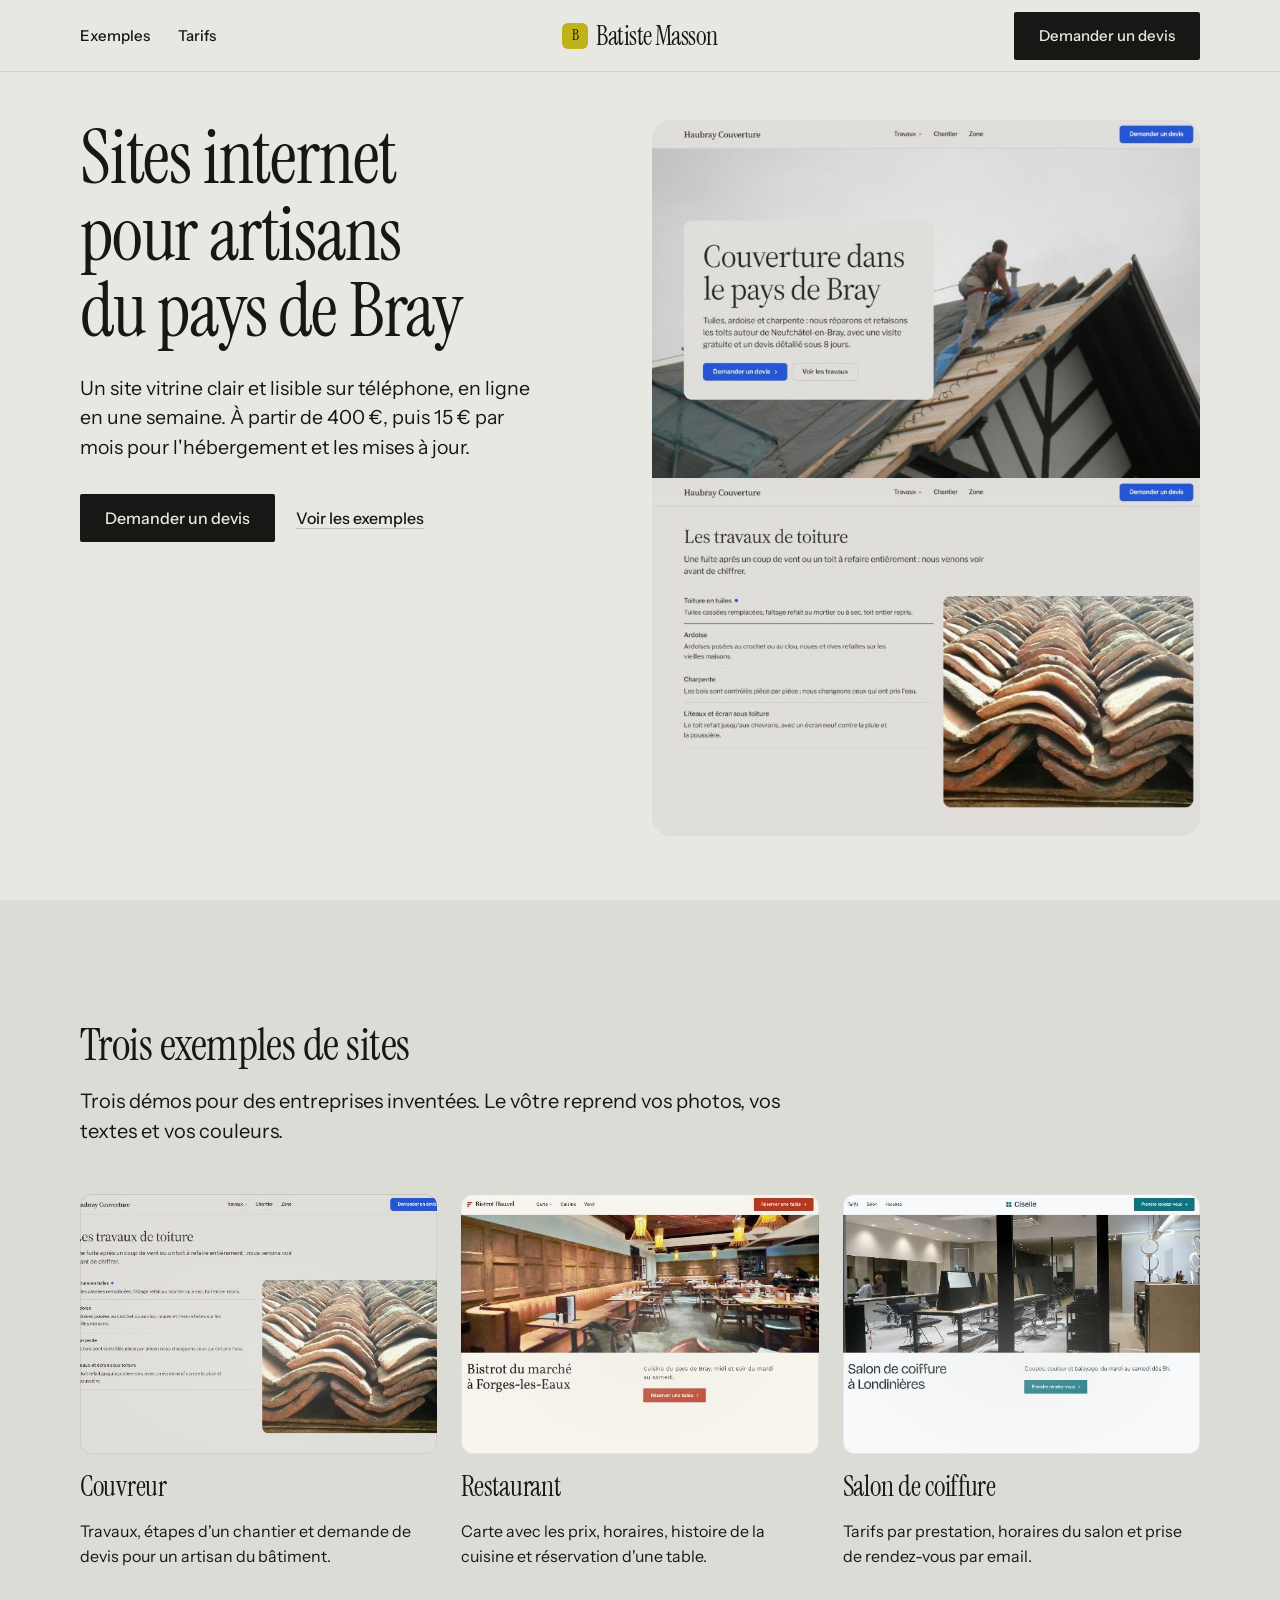
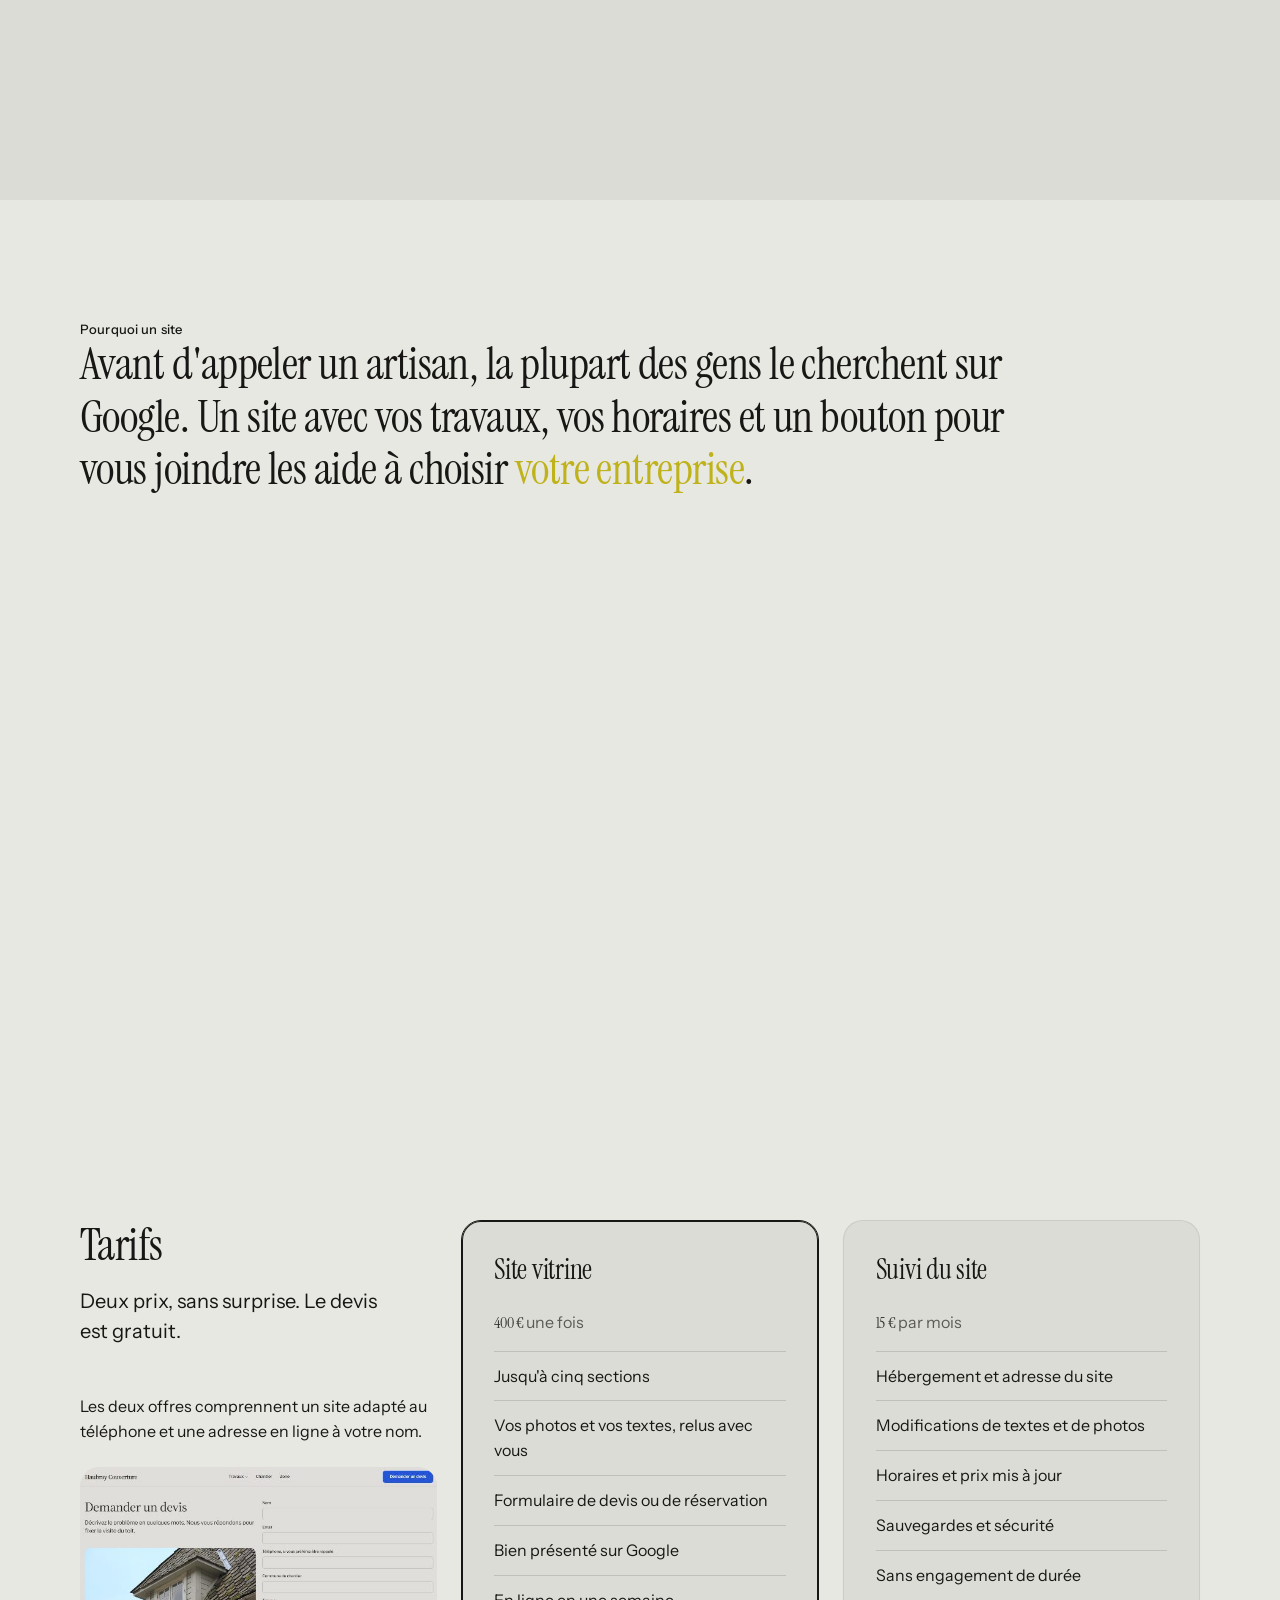
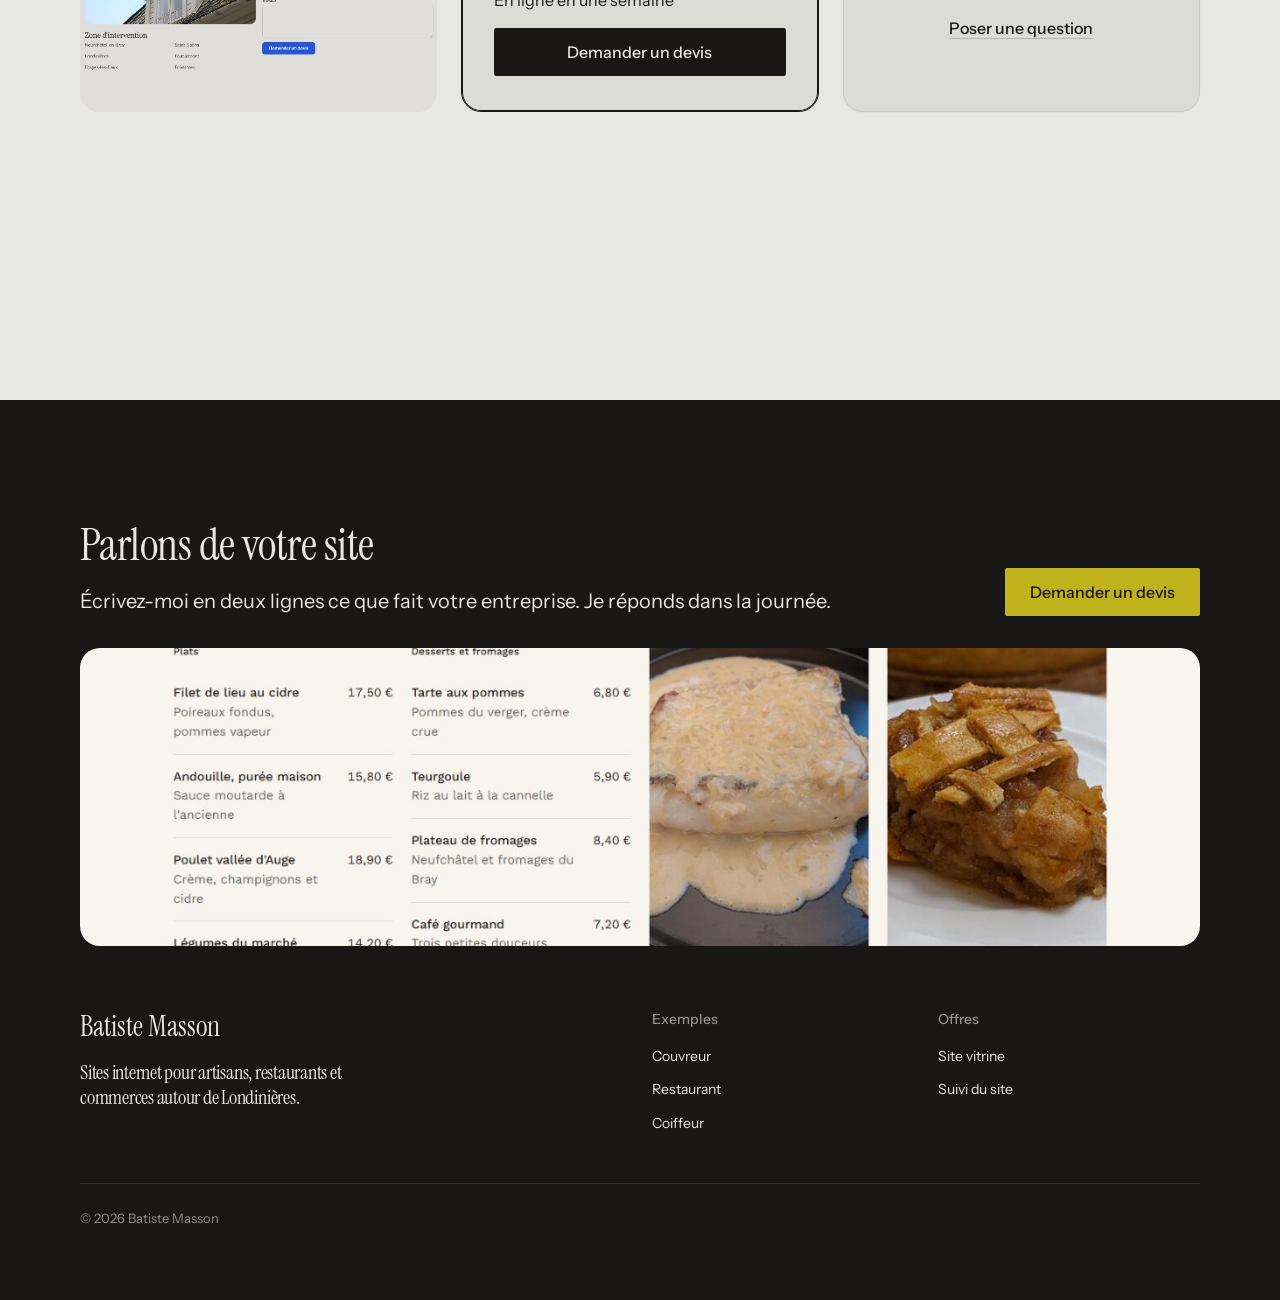
==== index.html @ 48ca54ae "Page portfolio : offres et liens vers les trois démos Co-Authored-By: Claude Opus 5.5 <noreply@anthr" ====
<!doctype html>
<html lang="fr" data-type="service" data-radius="soft" data-buttons="block" data-motion>
<head>
<meta charset="utf-8">
<meta name="viewport" content="width=device-width, initial-scale=1, viewport-fit=cover">
<title>Batiste Masson : sites internet pour artisans du pays de Bray</title>
<meta name="description" content="Création de sites vitrines pour artisans, restaurants et commerces autour de Londinières : en ligne en une semaine, à partir de 400 €.">
<meta property="og:type" content="website">
<meta property="og:title" content="Batiste Masson : sites internet pour artisans du pays de Bray">
<meta property="og:description" content="Sites vitrines pour artisans et commerces, en ligne en une semaine, à partir de 400 €.">
<meta property="og:image" content="share.jpg">
<meta name="twitter:card" content="summary_large_image">
<link rel="icon" href="favicon.svg" type="image/svg+xml">
<meta name="theme-color" content="#e8e8e3">
<!-- <link rel="canonical" href="https://[domaine]/"> -->
<meta name="site-kind" content="other">
<meta name="page-type" content="service">
<link rel="preconnect" href="https://fonts.googleapis.com">
<link rel="preconnect" href="https://fonts.gstatic.com" crossorigin>
<link href="https://fonts.googleapis.com/css2?family=Instrument+Serif&family=Instrument+Sans:wdth,wght@75..100,400..600&display=swap" rel="stylesheet">
<link rel="stylesheet" href="assets/system.css">
<link rel="stylesheet" href="assets/ui/cards.css">
<link rel="stylesheet" href="assets/motion/motion.css">
<link rel="stylesheet" href="assets/backgrounds/backgrounds.css">
<link rel="stylesheet" href="assets/layout/layout.css">
<link rel="stylesheet" href="assets/icons/icon.css">
<style>
:root {
  --p-bg: #e8e8e3; --p-surface: #dcdcd6; --p-ink: #181715; --p-muted: #5c5b56;
  --p-accent: #bfb21a; --p-accent-ink: #181715; --p-action: #181715; --p-action-ink: #e8e8e3;
  --p-inv-bg: #181715; --p-inv-surface: #242321; --p-inv-ink: #e8e8e3; --p-inv-muted: #91908d;
  --p-inv-accent: #bfb21a; --p-inv-accent-ink: #181715; --p-inv-action: #bfb21a; --p-inv-action-ink: #181715;
  --font-display: "Instrument Serif", Georgia, serif;
  --font-text: "Instrument Sans", system-ui, sans-serif;
  --display-weight: 400;
  --display-tracking: -0.012em;
  --display-tracking-xl: -0.016em;
  --ly-scale: 1.12;
}
</style>
<script>document.documentElement.classList.add('m-enter');setTimeout(()=>document.documentElement.classList.add('m-enter-done'),700)</script>
<script>document.documentElement.classList.add('mo-js');setTimeout(()=>document.documentElement.classList.add('mo-safe'),2500)</script>
<link rel="modulepreload" href="assets/moments/moments.js">
<link rel="modulepreload" href="assets/moments/lib.js">
<link rel="modulepreload" href="assets/moments/word-highlight/moment.js">
<style>
  .work-card { display: grid; gap: var(--s-4); color: inherit; text-decoration: none; }
  .work-card .panel { --p-h: 260px; padding: 0; overflow: hidden; }
  .work-card .panel img { width: 100%; height: 100%; object-fit: cover; object-position: 50% 0; display: block; }
  .work-card h3, .card--plan h3 { font: var(--display-weight) var(--t-h3)/1.2 var(--font-display); letter-spacing: -0.01em; }
  .tarifs__shot { height: 245px; }
  .tarifs__shot img { object-position: 50% 0; }
  .footer__brand { font: var(--display-weight) 28px/1.2 var(--font-display); color: inherit; text-decoration: none; }
  .plan-list { margin: 0; padding: 0; list-style: none; display: grid; gap: var(--s-3); }
  .plan-list li { padding-top: var(--s-3); border-top: 1px solid color-mix(in srgb, var(--ink) 14%, transparent); }
  .plan-price { font: var(--display-weight) var(--t-h2)/1 var(--font-display); letter-spacing: -0.02em; margin: 0; }
  .plan-price small { font: 400 16px/1.4 var(--font-text); color: var(--muted); letter-spacing: 0; }
  @media (min-width: 640px) and (max-width: 1023px) {
    #exemples .grid { grid-template-columns: repeat(3, minmax(0, 1fr)); }
    #exemples .grid > * { grid-column: auto; }
    #exemples .work-card .panel { --p-h: 340px; }
    #exemples .work-card .panel img { object-position: 30% 0; }
    #tarifs .grid { grid-template-columns: repeat(2, minmax(0, 1fr)); }
    #tarifs .grid > * { grid-column: auto; }
    #tarifs .grid > .span-4:first-child { grid-column: 1 / -1; }
  }
  @media (max-width: 639px) { .work-card .panel { --p-h: 200px; } }
</style>
</head>
<body>
<!-- type: service (création de sites internet)
     deal: hero split, nav nav-split, close close-photo, footer footer-dark, rhythm surface-pairs, buttons block, mark initial, grounds none
     palette paper-grey-brass : un fond de papier journal et le laiton d'une enseigne d'artisan
     type instrument-serif (Instrument Serif / Instrument Sans)
     moments: word-highlight dans #pourquoi -->

<header class="nav nav--split">
  <div class="wrap nav__bar">
    <a class="skip-link" href="#top">Aller au contenu</a>
    <a class="nav__logo" href="#top"><span class="mark mark--initial" aria-hidden="true">B</span>Batiste Masson</a>
    <nav class="nav__links" aria-label="Principal">
      <div class="nav__item"><a class="nav__link" href="#exemples">Exemples</a></div>
      <div class="nav__item"><a class="nav__link" href="#tarifs">Tarifs</a></div>
    </nav>
    <div class="nav__actions">
      <a class="btn btn--primary" href="mailto:batiste.masson.web@gmail.com?subject=Demande%20de%20devis%20pour%20un%20site">Demander un devis</a>
    </div>
    <button class="nav__toggle" type="button" aria-expanded="false" aria-label="Menu">
      <svg width="18" height="18" viewBox="0 0 18 18" aria-hidden="true"><path d="M2 5h14M2 13h14" stroke="currentColor" stroke-width="1.6" stroke-linecap="round"/></svg>
    </button>
  </div>
</header>

<main id="top">
  <section class="hero hero--split" data-enter aria-labelledby="hero-h">
    <div class="wrap"><div class="hero-text grid hero__grid">
      <div class="hero__text span-5">
        <h1 id="hero-h">Sites internet pour artisans du pays de Bray</h1>
        <p class="hero__lead">Un site vitrine clair et lisible sur téléphone, en ligne en une semaine. À partir de 400 €, puis 15 € par mois pour l'hébergement et les mises à jour.</p>
        <div class="btn-row"><a class="btn btn--primary" href="mailto:batiste.masson.web@gmail.com?subject=Demande%20de%20devis%20pour%20un%20site">Demander un devis</a><a class="btn btn--secondary" href="#exemples">Voir les exemples</a></div>
      </div>
      <div class="hero__media span-6 start-7">
        <img src="portfolio-img/couvreur-tall-1280.jpg" srcset="portfolio-img/couvreur-tall-800.jpg 800w, portfolio-img/couvreur-tall-1280.jpg 1280w" sizes="(max-width: 1023px) 100vw, 50vw" width="1280" height="1600" alt="Page d'accueil du site de démonstration d'un couvreur, avec une photo de toit et un bouton de devis" style="--ly-pos: 0% 0%" fetchpriority="high" data-source="client" data-subject="capture du site couvreur">
      </div>
    </div></div>
  </section>

  <section class="section ground-surface" id="exemples" style="--h: 1; --hm: 2" aria-labelledby="exemples-h">
    <div class="wrap">
      <div class="section-head"><h2 id="exemples-h">Trois exemples de sites</h2><p>Trois démos pour des entreprises inventées. Le vôtre reprend vos photos, vos textes et vos couleurs.</p></div>
      <div class="grid">
        <a class="work-card card--open span-4" href="couvreur/">
          <div class="panel"><img src="portfolio-img/couvreur-2-640.jpg" srcset="portfolio-img/couvreur-2-640.jpg 640w, portfolio-img/couvreur-2-1280.jpg 1280w" sizes="(max-width: 1023px) 100vw, 33vw" width="640" height="400" alt="Section des travaux de toiture du site couvreur, avec une liste et une photo de tuiles" loading="lazy" data-source="client" data-subject="capture du site couvreur"></div>
          <h3>Couvreur</h3>
          <p>Travaux, étapes d'un chantier et demande de devis pour un artisan du bâtiment.</p>
        </a>
        <a class="work-card card--open span-4" href="restaurant/">
          <div class="panel"><img src="portfolio-img/restaurant-640.jpg" srcset="portfolio-img/restaurant-640.jpg 640w, portfolio-img/restaurant-1280.jpg 1280w" sizes="(max-width: 1023px) 100vw, 33vw" width="640" height="400" alt="Page d'accueil du site de démonstration d'un restaurant, avec la photo d'une salle en bois" loading="lazy" data-source="client" data-subject="capture du site restaurant"></div>
          <h3>Restaurant</h3>
          <p>Carte avec les prix, horaires, histoire de la cuisine et réservation d'une table.</p>
        </a>
        <a class="work-card card--open span-4" href="coiffeur/">
          <div class="panel"><img src="portfolio-img/coiffeur-640.jpg" srcset="portfolio-img/coiffeur-640.jpg 640w, portfolio-img/coiffeur-1280.jpg 1280w" sizes="(max-width: 1023px) 100vw, 33vw" width="640" height="400" alt="Page d'accueil du site de démonstration d'un salon de coiffure lumineux" loading="lazy" data-source="client" data-subject="capture du site coiffeur"></div>
          <h3>Salon de coiffure</h3>
          <p>Tarifs par prestation, horaires du salon et prise de rendez-vous par email.</p>
        </a>
      </div>
    </div>
  </section>

  <section class="section statement" id="pourquoi" data-moment="word-highlight" aria-label="Pourquoi un site">
    <div class="wrap">
      <p class="t-label">Pourquoi un site</p>
      <p class="mo-wh__text">Avant d'appeler un artisan, la plupart des gens le cherchent sur Google. Un site avec vos travaux, vos horaires et un bouton pour vous joindre les aide à choisir <strong>votre entreprise</strong>.</p>
    </div>
  </section>

  <section class="section" id="tarifs" style="--h: 1; --hm: 2" aria-labelledby="tarifs-h">
    <div class="wrap">
      <div class="grid grid--top">
        <div class="span-4 stack-5">
          <div class="section-head"><h2 id="tarifs-h">Tarifs</h2><p>Deux prix, sans surprise. Le devis est gratuit.</p></div>
          <p>Les deux offres comprennent un site adapté au téléphone et une adresse en ligne à votre nom.</p>
          <div class="frame frame--photo tarifs__shot"><img class="frame__img" src="portfolio-img/couvreur-devis-640.jpg" srcset="portfolio-img/couvreur-devis-640.jpg 640w, portfolio-img/couvreur-devis-1280.jpg 1280w" sizes="(max-width: 1023px) 100vw, 33vw" width="640" height="400" alt="Formulaire de demande de devis du site couvreur" loading="lazy" data-source="client" data-subject="capture du formulaire de devis"></div>
        </div>
        <article class="card card--plan is-featured span-4 start-5">
          <h3>Site vitrine</h3>
          <p class="plan-price">400 € <small>une fois</small></p>
          <ul class="plan-list">
            <li>Jusqu'à cinq sections</li>
            <li>Vos photos et vos textes, relus avec vous</li>
            <li>Formulaire de devis ou de réservation</li>
            <li>Bien présenté sur Google</li>
            <li>En ligne en une semaine</li>
          </ul>
          <a class="btn btn--primary" href="mailto:batiste.masson.web@gmail.com?subject=Demande%20de%20devis%20pour%20un%20site">Demander un devis</a>
        </article>
        <article class="card card--plan span-4 start-9">
          <h3>Suivi du site</h3>
          <p class="plan-price">15 € <small>par mois</small></p>
          <ul class="plan-list">
            <li>Hébergement et adresse du site</li>
            <li>Modifications de textes et de photos</li>
            <li>Horaires et prix mis à jour</li>
            <li>Sauvegardes et sécurité</li>
            <li>Sans engagement de durée</li>
          </ul>
          <a class="btn btn--secondary" href="mailto:batiste.masson.web@gmail.com?subject=Question%20sur%20le%20suivi%20du%20site">Poser une question</a>
        </article>
      </div>
    </div>
  </section>
</main>

<footer class="footer closing footer--dark ground-inverse" id="contact" aria-labelledby="close-h">
  <div class="wrap">
    <div class="closing__cta close--photo">
      <div class="section-head--split">
        <div><h2 id="close-h">Parlons de votre site</h2><p class="t-lead">Écrivez-moi en deux lignes ce que fait votre entreprise. Je réponds dans la journée.</p></div>
        <a class="btn btn--primary" href="mailto:batiste.masson.web@gmail.com?subject=Demande%20de%20devis%20pour%20un%20site">Demander un devis</a>
      </div>
      <div class="close__media"><img src="portfolio-img/restaurant-2-1280.jpg" srcset="portfolio-img/restaurant-2-640.jpg 640w, portfolio-img/restaurant-2-1280.jpg 1280w" sizes="(max-width: 639px) 220vw, 100vw" width="1280" height="800" alt="Section « Nous trouver » du site restaurant, avec les horaires et une table dressée" loading="lazy" data-source="client" data-subject="capture du site restaurant"></div>
    </div>
    <div class="closing__links">
      <div class="grid">
        <div class="span-6 stack-4">
          <a class="footer__brand" href="#top">Batiste Masson</a>
          <p class="footer__lede">Sites internet pour artisans, restaurants et commerces autour de Londinières.</p>
        </div>
        <div class="span-3 start-7 footer__col"><h3>Exemples</h3><ul><li><a href="couvreur/">Couvreur</a></li><li><a href="restaurant/">Restaurant</a></li><li><a href="coiffeur/">Coiffeur</a></li></ul></div>
        <div class="span-3 footer__col"><h3>Offres</h3><ul><li><a href="#tarifs">Site vitrine</a></li><li><a href="#tarifs">Suivi du site</a></li></ul></div>
      </div>
      <div class="footer__legal">
        <span>&copy; 2026 Batiste Masson</span>
      </div>
    </div>
  </div>
</footer>

<nav class="actionbar" aria-label="Actions rapides">
  <a class="btn btn--primary" href="mailto:batiste.masson.web@gmail.com?subject=Demande%20de%20devis%20pour%20un%20site">Demander un devis</a>
</nav>

<script type="module" src="assets/system.js"></script>
<script type="module" src="assets/motion/motion.js"></script>
<script type="module" src="assets/layout/layout.js"></script>
</body>
</html>
---- assets/system.css ----
/*
  taste-skill system.css - the one system for the page. Link it first, then assets/ui/cards.css (the
  feature card, its panel and the fragment placements), then set the palette (--p-*), the fonts and
  the radius set on :root in the page (node scripts/start.mjs prints that block).
  Do not add a second grid, spacing scale, type scale, radius scale, button or card style.
*/

/* ---------------------------------------------------------------- tokens */
:root {
  /* palette (hex only; fx.js reads --bg --surface --ink --muted --accent --accent-ink) */
  --p-bg: #ffffff;
  --p-surface: #f4f4f4;
  --p-ink: #111111;
  --p-muted: #6b6b6b;
  --p-accent: #1a4be0;
  --p-accent-ink: #ffffff;
  --p-action: #1a4be0;      /* buttons, links, focus: the accent, or the ink when the accent is too pale */
  --p-action-ink: #ffffff;
  --p-inv-bg: #111111;
  --p-inv-surface: #1c1c1c;
  --p-inv-ink: #f4f4f4;
  --p-inv-muted: #a3a3a3;
  --p-inv-accent: #ffffff;
  --p-inv-accent-ink: #111111;
  --p-inv-action: #ffffff;
  --p-inv-action-ink: #111111;
  /* the lit ground behind UI and in the closing band (references/cards.md), one per page, tech pages only
     (none on kind other, which is flat): <html data-ground="sand|sky|sage|painting">. system.js gives it to every ground
     that holds UI, on light and dark pages alike; --hue on one panel changes only its accent */
  --ground-bg: #d9ccb7; --ground-surface: #e9e0d2; --ground-ink: #2a2622; --ground-muted: #5a534a; --ground-accent: #a8794a;

  /* fonts */
  --font-display: system-ui, -apple-system, "Segoe UI", sans-serif;
  --font-text: system-ui, -apple-system, "Segoe UI", sans-serif;
  --font-mono: ui-monospace, "SFMono-Regular", Menlo, Consolas, monospace;
  --display-weight: 400;    /* headlines 400; 500 on a tech page (software, gaming, hardware) */
  --display-tracking: -0.025em;

  /* the page rhythm (references/layout-v4.md): one section per screen. The header is fixed and
     --nav tall; every section is padded --padt above and --padb (plus the phone action bar, --bar)
     below, and is exactly one or two screens tall (--h: 1 or 2; --hm on a phone). The hero's words
     start --hgap under the header and its content ends --hpadb above the fold. */
  --nav: 72px;
  --padt: 120px;
  --padb: 72px;
  --hgap: 48px;
  --hpadb: 64px;
  --bar: 0px;
  /* grid: one .wrap (alias .container) for the header, every section and the footer, the same
     --gut on both sides: 1280 wide at x 80-1360 at 1440, 342 at x 24-366 at 390 */
  --container: 1280px;
  --gut: 80px;
  --pad: var(--gut);
  --gutter: 24px;

  /* spacing: 4/8 scale */
  --s-1: 4px;  --s-2: 8px;  --s-3: 12px; --s-4: 16px; --s-5: 24px;
  --s-6: 32px; --s-7: 48px; --s-8: 64px; --s-9: 96px; --s-10: 128px;
  --section: 40px;      /* only a .section outside main (the kit's demo pages); every main > section and
                           footer.closing take --padt and --padb */
  --section-band: 56px; /* the same for an older footer outside footer.closing */
  --head-gap: 48px;     /* the one heading-to-content gap, 32 on a phone (layout.css reads it as --ly-head-gap) */
  --card-pad: 16px;     /* card padding (cards.css sets its own for cards with a panel) */
  --card-gap: 16px;     /* gap between cards */

  /* type scale (the only sizes on the page) */
  --t-label: 13px;
  --t-small: 14px;
  --t-body: 16px;
  --t-lead: 18px;
  --t-card: 18px;
  --t-h3: 24px;
  /* straight lines from the phone size at 390 to the desktop size at 1440 (system.md's table) */
  --t-h2: clamp(30px, 1.72vw + 23.3px, 48px);
  --t-h1: clamp(38px, 3.24vw + 25.4px, 72px);
  /* a big number stays a step under the h2 (VI-11): 38 at 1440, 28 at 390, so it never reads as a
     section heading; a stats row and a price set their own, smaller still */
  --t-stat: clamp(28px, .952vw + 24.29px, 38px);

  /* radius: one scale (soft by default; data-radius on <html> switches it) */
  --r-sm: 8px;  --r-md: 12px; --r-lg: 20px; --r-btn: 8px;

  /* controls (fixed here; a page never adds its own) */
  --btn-h: 44px;
  --btn-h-sm: 36px;
  --nav-h: var(--nav);  /* the older name, kept for the kit's files */
  --icon: 16px;         /* small icons: socials, menu chevrons, mono brand marks */

  /* motion: the one UI ease-out (motion.css --m-ease and ui/base.css --u-ease read it; references/motion.md) */
  --ease: cubic-bezier(.2, .8, .2, 1);
  --dur: 180ms;
}
html[data-radius="sharp"] { --r-sm: 4px; --r-md: 6px;  --r-lg: 8px;  --r-btn: 4px; }
html[data-radius="soft"]  { --r-sm: 8px; --r-md: 12px; --r-lg: 20px; --r-btn: 8px; }
html[data-radius="round"] { --r-sm: 10px; --r-md: 16px; --r-lg: 24px; --r-btn: 999px; }
/* the four lit grounds (references/cards.md); sand is the default above. painting goes with
   painterly-landscape (x.ai's daylight sky over olive hills) */
html[data-ground="sky"]      { --ground-bg: #c6d3df; --ground-surface: #d6e0e9; --ground-ink: #25303a; --ground-muted: #4d5964; --ground-accent: #3f6a92; }
html[data-ground="sage"]     { --ground-bg: #cdd6c6; --ground-surface: #dce3d6; --ground-ink: #262d24; --ground-muted: #535b51; --ground-accent: #6c8e63; }
html[data-ground="painting"] { --ground-bg: #79a8d6; --ground-surface: #a6c4e2; --ground-ink: #16212c; --ground-muted: #273949; --ground-accent: #9c9b3c; }
/* cards.css takes its card and panel radii from this scale */
html[data-radius] .card { --c-r: var(--r-lg); }
html[data-radius] .panel { --p-r: var(--r-md); }

/* a phone: the header 56, the sections padded 96 / 48, the hero's words 40 under the header and its
   content ending 24 above the fold, 24 at both sides, 12 between columns */
@media (max-width: 639px) {
  :root { --nav: 56px; --padt: 96px; --padb: 48px; --hgap: 40px; --hpadb: 24px; --gut: 24px; --gutter: 12px; --card-gap: 12px; --head-gap: 32px; }
}
@media (min-width: 640px) {
  :root { --gut: 48px; --section: 48px; --section-band: 72px; --card-pad: 24px; }
}
@media (min-width: 1024px) {
  :root { --gut: 80px; --section: 56px; --section-band: 96px; --card-gap: 24px;
          --t-lead: 20px; --t-card: 20px; --t-h3: 28px; }
  /* a place (and a local service): the 1200 column at x 120-1320 */
  html[data-type="place"] { --gut: 120px; --container: 1200px; }
}
/* a place (VI-06, ST-96, PH-23): its own smaller type (h1 48/53 and 32/37, h2 32/40 and 24/30, titles
   and the sub-line 20 and 18), the Recipe 3 hero's gap under its photograph (40, 24 on a phone),
   square photographs and cards and 2px buttons, whatever data-radius and data-buttons say */
:root[data-type="place"] {
  --hgap: 40px;
  --t-h1: clamp(32px, 1.524vw + 26.06px, 48px);
  --t-h2: clamp(24px, .762vw + 21px, 32px);
  --t-h3: clamp(20px, .381vw + 18.51px, 24px);
  --r-sm: 2px; --r-md: 0px; --r-lg: 0px; --r-btn: 2px;
}
:root[data-type="place"] :is(h1, .t-h1) { line-height: 1.104; }
:root[data-type="place"] :is(h2, .t-h2) { line-height: 1.25; }
@media (max-width: 639px) {
  :root[data-type="place"] { --hgap: 24px; }
  :root[data-type="place"] :is(h1, .t-h1) { line-height: 1.156; }
}

/* ---------------------------------------------------------------- grounds (at most three) */
:root, .ground-base {
  --bg: var(--p-bg); --surface: var(--p-surface); --ink: var(--p-ink); --muted: var(--p-muted);
  --accent: var(--p-accent); --accent-ink: var(--p-accent-ink); --card: var(--p-surface);
  --action: var(--p-action); --action-ink: var(--p-action-ink);
}
.ground-surface {
  --bg: var(--p-surface); --surface: var(--p-bg); --ink: var(--p-ink); --muted: var(--p-muted);
  --accent: var(--p-accent); --accent-ink: var(--p-accent-ink); --card: var(--p-bg);
  --action: var(--p-action); --action-ink: var(--p-action-ink);
}
.ground-inverse {
  --bg: var(--p-inv-bg); --surface: var(--p-inv-surface); --ink: var(--p-inv-ink); --muted: var(--p-inv-muted);
  --accent: var(--p-inv-accent); --accent-ink: var(--p-inv-accent-ink); --card: var(--p-inv-surface);
  --action: var(--p-inv-action); --action-ink: var(--p-inv-action-ink);
}
:root, .ground-base, .ground-surface, .ground-inverse {
  --line: color-mix(in oklab, var(--ink) 11%, transparent);
  --line-strong: color-mix(in oklab, var(--ink) 20%, transparent);
  /* effects (fx.js) and UI fragments (assets/ui) take the colours of the ground they sit on */
  --fx-bg: var(--bg); --fx-surface: var(--surface); --fx-ink: var(--ink); --fx-muted: var(--muted);
  --fx-accent: var(--accent); --fx-accent-ink: var(--accent-ink);
  --ui-font: var(--font-text); --ui-mono: var(--font-mono); --ui-radius: var(--r-md);
}
.ground-base, .ground-surface, .ground-inverse { background: var(--bg); color: var(--ink); }

/* ---------------------------------------------------------------- base */
*, *::before, *::after { box-sizing: border-box; }
/* an anchor lands on the section's top (the judge's frame): the fixed header covers --nav of its --padt */
html { -webkit-text-size-adjust: 100%; scroll-padding-top: 0; scroll-behavior: auto; margin: 0; }
body {
  margin: 0; background: var(--bg); color: var(--ink);
  font: 400 var(--t-body)/1.55 var(--font-text);
  -webkit-font-smoothing: antialiased; text-rendering: optimizeLegibility; overflow-x: clip;
}
img, svg, video, canvas { display: block; max-width: 100%; }
/* hidden means hidden, also on an img the line above makes a block (a menu tab's photograph, a peek photograph) */
[hidden] { display: none !important; }
img, video { height: auto; }
a { color: inherit; text-decoration: none; }
button { font: inherit; color: inherit; }
h1, h2, h3, h4, p, ul, ol, figure, blockquote { margin: 0; }
ul, ol { padding: 0; list-style: none; }
h1, h2, h3, h4 {
  font-family: var(--font-display); font-weight: var(--display-weight);
  letter-spacing: var(--display-tracking); text-wrap: balance; overflow-wrap: break-word;
  /* a long word (a German compound at 390) breaks at a syllable with a hyphen, in the language of <html lang>;
     only words of 10 letters or more, 4 at least on each side, so a short English heading never breaks */
  hyphens: auto; -webkit-hyphens: auto; hyphenate-limit-chars: 10 4 4;
}
h1, .t-h1 { font-size: var(--t-h1); line-height: 1.04; }
h2, .t-h2 { font-size: var(--t-h2); line-height: 1.1; }
h3, .t-h3 { font-size: var(--t-h3); line-height: 1.2; }
h4, .t-card { font-family: var(--font-text); font-weight: 500; font-size: var(--t-card); line-height: 1.3; letter-spacing: -0.01em; }
p { text-wrap: pretty; }
.t-lead  { font-size: var(--t-lead); line-height: 1.5; }
.t-body  { font-size: var(--t-body); line-height: 1.55; }
.t-small { font-size: var(--t-small); line-height: 1.5; }
.t-label { font-size: var(--t-label); font-weight: 500; line-height: 1.4; letter-spacing: 0.01em; }
.t-stat  { font-family: var(--font-display); font-weight: var(--display-weight); font-size: var(--t-stat);
           line-height: 1; letter-spacing: var(--display-tracking); font-variant-numeric: tabular-nums; }
.muted { color: var(--muted); }
.mono  { font-family: var(--font-mono); }
.measure { max-width: 62ch; }
:focus-visible { outline: 2px solid var(--action); outline-offset: 2px; border-radius: 2px; }
::selection { background: color-mix(in oklab, var(--accent) 30%, transparent); }

/* ---------------------------------------------------------------- grid */
.wrap, .container { width: min(100% - 2 * var(--gut), var(--container)); margin-inline: auto; padding-inline: 0; }
.grid { display: grid; grid-template-columns: repeat(12, minmax(0, 1fr)); column-gap: var(--gutter); row-gap: var(--card-gap); }
.grid > * { min-width: 0; grid-column: 1 / -1; }
.section { padding-block: var(--section); }

/* ---------------------------------------------------------------- one section per screen
   The page is a stack of screens. Framed at scrollY = k x the screen height, a shot shows exactly one
   section: the hero alone on the first screen, every other section (and footer.closing, the close and
   the footer in one) exactly one or two screens tall, its h2 first, --padt under its top. Heights
   and padding do it: no pinning, snapping or script.
     <section class="section" id=".." style="--h: 2">     (2 screens; --hm sets a phone's count alone)
       <div class="wrap"> the h2 first, then the content </div>     (the one in-flow child)
     </section>
   A layer (a full-bleed photograph or ground behind the words) is an <img class="layer" aria-hidden="true">
   beside the .wrap. Content must fit: one screen holds 708px of content at 1440x900 (900 - 120 - 72),
   two hold 1,608 (the second screen's part starts --padt under its top with .g2). From 640 to 1279 a
   section keeps at least its screens and grows past them rather than overlap the next. */
main > :is(section, .section), footer.closing {
  position: relative; box-sizing: border-box;
  height: calc(var(--h, 1) * 100vh); height: calc(var(--h, 1) * 100svh);
  padding: var(--padt) 0 calc(var(--padb) + var(--bar));
}
main > :is(section, .section) > :is(.wrap, .container), footer.closing > .wrap { position: relative; z-index: 1; height: 100%; }
main > :is(section, .section) > :is(.wrap, .container):not(.grid) { display: flex; flex-direction: column; }
/* a .wrap that is the section's grid too (class="wrap grid"): its rows start at the top */
main > :is(section, .section) > :is(.wrap, .container).grid { align-content: start; }
/* .fill: the block that takes what the screen leaves under the heading (a photograph, a frame) */
main > :is(section, .section) > .wrap > .fill { flex: 1 1 0; min-height: 0; }
/* two screens as two groups: row 1 the h2 and the first group, row 2 the rest (no second h2), starting
   --padt under the second screen's top, so the second shot looks like any other section */
main > :is(section, .section).g2, footer.closing.g2 { --h: 2; }
main > :is(section, .section).g2 > :is(.wrap, .container), footer.closing.g2 > .wrap { display: grid; grid-template-rows: minmax(0, 1fr) minmax(0, 1fr); row-gap: calc(var(--padt) + var(--padb) + var(--bar)); }
main > :is(section, .section).g2 > :is(.wrap, .container) > *, footer.closing.g2 > .wrap > * { min-height: 0; align-self: start; }
main > :is(section, .section).g2 > :is(.wrap, .container) > :is(.group, .fill) { align-self: stretch; }
/* a group: one screen's part of a .g2 section (its h2 and first rows, or the rest) */
.group { display: flex; flex-direction: column; min-height: 0; }
/* each screen's card row runs down to that screen's foot (the cards stretch, their panels grow), so
   the second screen of a .g2 is never a short row over an empty ground; both rows end on the same line */
@media (min-width: 1024px) {
  main > :is(section, .section).g2 > .wrap > .grid:last-child,
  main > :is(section, .section).g2 > .wrap > .group > .grid:last-child { align-self: stretch; flex: 1 1 auto; min-height: 0; }
}
.group > .fill { flex: 1 1 0; min-height: 0; }
@media (min-width: 640px) and (max-width: 1279px) {
  main > :is(section, .section):not(.hero, .section--hero), footer.closing {
    height: auto; min-height: calc(var(--h, 1) * 100vh); min-height: calc(var(--h, 1) * 100svh);
  }
  /* the section is a column and its .wrap takes all of it, so a .fill (a photograph, a frame) still
     grows to the section's foot (a min-height percentage would not resolve, leaving it at its least) */
  /* :where() keeps it at no weight, so a page's own phone- or tablet-only hiding (section.desk-only { display: none }) wins */
  :where(main > :is(section, .section):not(.hero, .section--hero), footer.closing) { display: flex; flex-direction: column; }
  main > :is(section, .section):not(.hero, .section--hero) > :is(.wrap, .container), footer.closing > .wrap { flex: 1 0 auto; height: auto; min-height: 0; }
}
/* a phone: lvh (the screen with its bars hidden) for every section but the hero; --hm when stacking
   makes the content taller than the desktop count */
@media (max-width: 639px) {
  /* at least its screens, never less: content a screen cannot hold makes the section taller (the rhythm
     check then asks for --hm: 2 or less content); a fixed height would lay its last rows over the next
     section, the fault the phone shots showed most (a list under the closing heading and its button) */
  main > :is(section, .section):not(.hero, .section--hero), footer.closing {
    height: auto; min-height: calc(var(--hm, var(--h, 1)) * 100vh); min-height: calc(var(--hm, var(--h, 1)) * 100lvh);
  }
  /* one grid row at least the screens tall that grows with the .wrap's content: the .wrap is stretched to
     it, so its .fill and its two groups still share a definite height */
  /* (at no weight, as on the tablet: a page's own section.desk-only { display: none } still hides it) */
  :where(main > :is(section, .section):not(.hero, .section--hero):has(> :is(.wrap, .container)), footer.closing) {
    display: grid; grid-template-columns: minmax(0, 1fr); grid-template-rows: 1fr; grid-auto-rows: auto;
  }
  main > :is(section, .section):not(.hero, .section--hero) > :is(.wrap, .container), footer.closing > .wrap { height: auto; }
  main > :is(section, .section).g2m, footer.closing.g2m { --hm: 2; }
  main > :is(section, .section).g2m > :is(.wrap, .container), footer.closing.g2m > .wrap { display: grid; grid-template-rows: minmax(0, 1fr) minmax(0, 1fr); row-gap: calc(var(--padt) + var(--padb) + var(--bar)); }
  /* stacked in one, the two groups keep the open cards' 32px, so the first group's last panel never meets
     the next card's title */
  main > :is(section, .section).g2:not(.g2m) > :is(.wrap, .container) { display: flex; row-gap: var(--s-6); }
  /* what the two screens leave goes around the second group, so it opens below the header, not on the fold */
  main > :is(section, .section).g2:not(.g2m) > :is(.wrap, .container) > :last-child { margin-block: auto; }
  main > :is(section, .section).g2:not(.g2m) > :is(.wrap, .container) > * { align-self: stretch; }
}
/* a layer: the photograph or ground of a whole section, under its words, edge to edge */
main > :is(section, .section) > :is(img, video, canvas, picture).layer,
footer.closing > :is(img, video, canvas, picture).layer {
  position: absolute; inset: 0; z-index: 0; width: 100%; height: 100%; max-width: none; object-fit: cover; object-position: var(--pos, 50% 50%);
}
main > :is(section, .section) > picture.layer > img { width: 100%; height: 100%; object-fit: cover; }

/* the hero: exactly the first screen, the fixed header over its top. Its words start --hgap under the
   header (--photo adds a full-bleed photograph's height above them on a place); its content ends
   --hpadb above the fold, and nothing of the next section shows, at 1440, 1024, 820 and 390.
     <section class="hero hero--<type>"><div class="wrap"><div class="hero-text"> .. </div>[one strip]</div></section>
   .hero-text holds the whole composition (the words, and the picture or window beside or under them);
   one docked strip (logos, three facts) may follow it, at most 96px, desktop only. */
main > :is(.hero, .section--hero) {
  height: 100vh; height: 100svh; min-height: 0;
  padding: calc(var(--nav) + var(--photo, 0px) + var(--hgap)) 0 calc(var(--hpadb) + var(--bar));
}
:is(.hero, .section--hero) > .wrap { height: 100%; display: grid; grid-template-rows: minmax(0, 1fr) auto; row-gap: var(--s-7); }
:is(.hero, .section--hero) > .wrap > .hero-text { min-height: 0; }
/* a phone: the hero is at least the first screen and grows when a short phone (320x640) cannot hold its
   words, buttons and picture, so nothing of it lies over the next section or under the header */
@media (max-width: 639px) {
  main > :is(.hero, .section--hero) { height: auto; min-height: 100vh; min-height: 100svh; }
  main > :is(.hero, .section--hero):has(> :is(.wrap, .container)) { display: grid; grid-template-columns: minmax(0, 1fr); grid-template-rows: 1fr; grid-auto-rows: auto; }
  main > :is(.hero, .section--hero) > :is(.wrap, .container) { height: auto; }
}
:is(.hero, .section--hero) > .wrap > .hero-strip { grid-row: 2; max-height: 96px; }
@media (max-width: 639px) { :is(.hero, .section--hero) > .wrap > .hero-strip { display: none; } }
.section--hero .section-head { max-width: 860px; }
/* the starter's own hero (hero-split): the words on span-5 top-aligned, the picture on span-6 start-7
   as tall as the hero's content box (at most 716 at 1440x900); a phone stacks words, then the picture
   in what is left */
.hero-text.hero-split { height: 100%; align-items: stretch; }
.hero-split > .hero-copy { align-self: start; }
.hero-split > .hero-visual { position: relative; min-height: 0; height: 100%; }
@media (max-width: 1023px) {
  .hero-text.hero-split { display: flex; flex-direction: column; gap: var(--s-6); }
  .hero-split > .hero-visual { flex: 1 1 0; min-height: 200px; height: auto; }
}
.hero-copy > * + * { margin-top: var(--s-5); }
/* the h1 first in the words' column: its capitals start on the picture's top line, not the line box's
   (the leading above the capitals would put the words about 12px under the photograph's top) */
.hero-copy > h1:first-child { text-box: trim-start cap alphabetic; }
.hero-copy > .btn-row { margin-top: var(--s-6); }
/* three short facts at the foot of the words' column, on the picture's bottom line (no dead space
   under the buttons): <dl class="hero-facts"><div><dt>..</dt><dd>..</dd></div> x3</dl> */
@media (min-width: 1024px) {
  .hero-split > .hero-copy { height: 100%; display: flex; flex-direction: column; }
  .hero-split > .hero-copy > .hero-facts { margin-top: auto; }
}
.hero-facts { display: grid; grid-template-columns: repeat(3, minmax(0, 1fr)); gap: var(--s-5) var(--gutter); margin: 0; }
.hero-facts > div { display: grid; gap: var(--s-1); align-content: start; }
.hero-facts dt { font-size: var(--t-small); color: var(--muted); }
.hero-facts dd { margin: 0; font-weight: 500; }
@media (max-width: 1023px) { .hero-facts { display: none; } }
/* a notice line above the h1 (changed hours, a delivery cut-off): one line with a number, static,
   starting on the left line like the h1 under it */
.hero-notice { font-size: var(--t-small); font-weight: 500; color: var(--ink); }
.hero-notice b, .hero-notice strong { font-weight: 500; color: var(--accent); }
.hero-copy > .hero-notice + h1 { margin-top: var(--s-5); }

/* a phone: open tiles from a row of three or four (rooms, goods, beans) go two-up, an odd last one
   across the row, so a row of three fits one 844px screen (stacked one under another they need two) */
@media (max-width: 639px) {
  .grid > .tile:is(.span-3, .span-4) { grid-column: auto / span 6; }
  .grid > .tile:is(.span-3, .span-4):nth-child(odd of .tile):nth-last-child(1 of .tile) { grid-column: 1 / -1; }
  .grid > .tile:is(.span-3, .span-4) .tile__head { flex-wrap: wrap; gap: 0 var(--s-2); }
}
/* a phone: open cards (words on the ground, the panel under them) stacked one under another keep 32px
   between a panel's foot and the next card's title, so a title never reads as the panel's caption */
@media (max-width: 639px) { .grid:has(> .card--open) { row-gap: var(--s-6); } }
/* a phone stacks a two-screen section's four open tiles into its two screens: their panels take 180px (a wide
   crop), so the h2 and the first two tiles of two lines each end on the first screen and the four inside both,
   not a third of a screen past. A page that sets its group's own --p-h (#features .panel) sets its phone value
   too, as the starter does */
@media (max-width: 639px) { main > :is(section, .section).g2 .card--open > .panel { --p-h: 180px; } }
/* spans: desktop >= 1024. Tablet 640-1023: text cards on span-3 and span-6 go two-up; cards with a
   panel (a visual needs the width; the one exception is a span-6 pair, below)
   and everything else (split text and visuals, span-4 cards, span-5/7/8 blocks) take the full row, so a split stacks and no row is left half empty. Phone < 640: one column. */
@media (min-width: 640px) and (max-width: 1023px) {
  .grid > .card.span-3:not(:has(> .panel)), .grid > .card.span-6:not(:has(> .panel)) { grid-column: auto / span 6; }
  /* the one exception with a panel: a 2x2 (or a pair) of span-6 cards stays two-up from 720px (a panel
     of about 310px and more, wide enough for a kit fragment), so four cards take one or two screens
     at 768-820 instead of a card per row (four stacked panels run past two screens). Split cards and
     every other span keep the full row. Under 720 a card per row. */
  @media (min-width: 720px) {
    .grid > .card.span-6:has(> .panel):not(.card--split) { grid-column: auto / span 6; }
    .grid > .card.span-6:has(> .panel):not(.card--split):nth-child(odd of .card.span-6):nth-last-child(1 of .card.span-6) { grid-column: 1 / -1; }
  }
  /* open tiles (rooms, models, people, a photo pair) go two-up; an odd last one takes the row */
  .grid > .tile:is(.span-3, .span-4, .span-6) { grid-column: auto / span 6; }
  .grid > .tile:is(.span-3, .span-4, .span-6):nth-child(odd of .tile):nth-last-child(1 of .tile) { grid-column: 1 / -1; }
}
@media (min-width: 1024px) {
  .span-2  { grid-column: auto / span 2; }
  .span-3  { grid-column: auto / span 3; }
  .span-4  { grid-column: auto / span 4; }
  .span-5  { grid-column: auto / span 5; }
  .span-6  { grid-column: auto / span 6; }
  .span-7  { grid-column: auto / span 7; }
  .span-8  { grid-column: auto / span 8; }
  .span-9  { grid-column: auto / span 9; }
  .span-10 { grid-column: auto / span 10; }
  .span-12 { grid-column: auto / span 12; }
  .start-1 { grid-column-start: 1; } .start-2 { grid-column-start: 2; } .start-3 { grid-column-start: 3; }
  .start-5 { grid-column-start: 5; } .start-6 { grid-column-start: 6; } .start-7 { grid-column-start: 7; }
  .start-4 { grid-column-start: 4; } .start-8 { grid-column-start: 8; } .start-9 { grid-column-start: 9; }
  .start-10 { grid-column-start: 10; }
  /* a split is top-aligned: the words' first line and the picture's top on one line (never centred
     against each other, never mirrored: text left, the visual right, on every split of the page) */
  .grid--middle, .grid--top { align-items: start; }
}
/* card rows: every card in a row the same height (a plain .grid stretches them) */
.grid:is(.grid--middle, .grid--top) > .card { align-self: stretch; }
/* 1024-1279: a span-4 card's panel would be about 220px wide, too narrow for real UI. Cards with a
   panel on span-4 go two-up, a span-8 one takes the row, and an odd last one takes the row too
   (steps, proof row: two, then one wide; bento: the wide card, then the four small ones two by two) */
@media (min-width: 1024px) and (max-width: 1279px) {
  .grid > .card.span-4:has(> .panel) { grid-column: auto / span 6; }
  .grid > .card.span-8:has(> .panel),
  .grid > .card.span-4:has(> .panel):nth-child(odd of .card.span-4):nth-last-child(1 of .card.span-4) { grid-column: 1 / -1; }
}

/* ---------------------------------------------------------------- section heading */
.section-head { max-width: 760px; margin-bottom: var(--head-gap); display: grid; gap: var(--s-4); }
/* every heading starts on the left line (a centred head among left ones reads as a mistake): the
   old centred head is left-aligned too */
.section-head--center { text-align: left; justify-items: start; }
/* a head row: the h2 (and its line) left, one link or the section's button at the right line */
.section-head--split { max-width: none; display: flex; align-items: end; justify-content: space-between; gap: var(--s-5); flex-wrap: wrap; }
.section-head--split > div { display: grid; gap: var(--s-4); max-width: 760px; }
.section-head p { color: var(--ink); font-size: var(--t-lead); line-height: 1.5; max-width: 60ch; }
.section-head--row { max-width: none; display: flex; align-items: end; justify-content: space-between; gap: var(--s-5); flex-wrap: wrap; }
.section-head--row > div { display: grid; gap: var(--s-4); max-width: 760px; }
/* the hero row (hero-product, hero-cycle): the h1 and its line left, the buttons right, across 1280 */
.section--hero .section-head--row { max-width: none; }

/* ---------------------------------------------------------------- buttons (one pair, a dealt look)
   One pair a page, .btn--primary and .btn--secondary, in the look dealt with the page (sections.md)
   and set once on <html data-buttons>; the markup never changes:
     solid  filled primary, outlined secondary, the radius scale (Figma; the default)
     pill   pills, a chevron after the primary's label, a tinted secondary (x.ai)
     tonal  the radius scale, a tinted secondary with no outline (Linear, Vercel)
     arrow  an arrow after the primary's label; the secondary is a text link with an arrow (Stripe)
     block  near-square corners, 48px tall; the secondary is an underlined text link (shops, hotels) */
.btn {
  display: inline-flex; align-items: center; justify-content: center; gap: var(--s-2);
  height: var(--btn-h); padding: 0 var(--s-5); border-radius: var(--r-btn); border: 1px solid transparent;
  font: 500 var(--t-body)/1 var(--font-text); letter-spacing: 0; white-space: nowrap; cursor: pointer;
  transition: background-color var(--dur) var(--ease), color var(--dur) var(--ease), border-color var(--dur) var(--ease), text-decoration-color var(--dur) var(--ease);
}
.btn--primary { background: var(--action); color: var(--action-ink); }
.btn--primary:hover { background: color-mix(in oklab, var(--action) 86%, var(--ink)); }
/* an inverted primary (the action is the ground's ink: a brand band, a lit ground): its hover steps toward the ground, as the filled one steps toward the ink */
.ground-brand .btn--primary:hover { background: color-mix(in oklab, var(--action) 88%, var(--bg)); }
/* the ground's own colour with a clear border: never grey on grey, readable on an effect too */
.btn--secondary { background: var(--bg); color: var(--ink); border-color: var(--line-strong); }
.btn--secondary:hover { background: color-mix(in oklab, var(--bg) 94%, var(--ink)); border-color: color-mix(in oklab, var(--ink) 35%, transparent); }
.btn--sm { height: var(--btn-h-sm); padding: 0 var(--s-4); font-size: var(--t-small); }
html[data-buttons="pill"] { --r-btn: 999px; }
html[data-buttons="block"] { --r-btn: 2px; --btn-h: 48px; }
html:is([data-buttons="pill"], [data-buttons="tonal"]) .btn--secondary { background: color-mix(in oklab, var(--ink) 8%, var(--bg)); border-color: transparent; }
html:is([data-buttons="pill"], [data-buttons="tonal"]) .btn--secondary:hover { background: color-mix(in oklab, var(--ink) 14%, var(--bg)); border-color: transparent; }
/* arrow and block: the secondary is a text link at the button's height (no box: one button look) */
html:is([data-buttons="arrow"], [data-buttons="block"]) .btn--secondary {
  background: none; border-color: transparent; padding-inline: var(--s-2);
  text-decoration: underline; text-underline-offset: 4px; text-decoration-color: var(--line-strong);   /* the .link look */
}
html:is([data-buttons="arrow"], [data-buttons="block"]) .btn--secondary:hover { background: none; border-color: transparent; text-decoration-color: currentColor; }
/* the glyph after a label: a chevron (pill) or an arrow (arrow), drawn so every font shows the same */
html[data-buttons="pill"] .btn--primary::after,
html[data-buttons="arrow"] :is(.btn--primary, .btn--secondary)::after {
  content: ""; flex: none; width: 12px; height: 12px; margin-right: -2px; background: currentColor;
  -webkit-mask: var(--btn-glyph) center / contain no-repeat; mask: var(--btn-glyph) center / contain no-repeat;
  transition: transform var(--dur) var(--ease);
}
html[data-buttons="pill"] { --btn-glyph: url("data:image/svg+xml,%3Csvg xmlns='http://www.w3.org/2000/svg' viewBox='0 0 12 12'%3E%3Cpath d='M4.5 2.5 8 6l-3.5 3.5' fill='none' stroke='black' stroke-width='1.6' stroke-linecap='round' stroke-linejoin='round'/%3E%3C/svg%3E"); }
html[data-buttons="arrow"] { --btn-glyph: url("data:image/svg+xml,%3Csvg xmlns='http://www.w3.org/2000/svg' viewBox='0 0 12 12'%3E%3Cpath d='M1.5 6h8.5M6.5 2.5 10 6l-3.5 3.5' fill='none' stroke='black' stroke-width='1.5' stroke-linecap='round' stroke-linejoin='round'/%3E%3C/svg%3E"); }
@media (hover: hover) and (pointer: fine) { html:is([data-buttons="pill"], [data-buttons="arrow"]) .btn:hover::after { transform: translateX(3px); } }
.btn:active { transform: translateY(1px) scale(.985); }
.btn--arrow::after { content: "\2192"; transition: transform var(--dur) var(--ease); }
@media (hover: hover) and (pointer: fine) { .btn--arrow:hover::after { transform: translateX(3px); } }
/* the drawn arrow (assets/motion: its stem grows and its head moves 3px on hover), the last child of
   a primary button, a pill or a link: <svg class="m-arrow" viewBox="0 0 12 12" aria-hidden="true">
   <path class="m-arrow__stem" d="M1 6h8"/><path class="m-arrow__head" d="M4.5 2.5 8 6l-3.5 3.5"/></svg>.
   It replaces the dealt glyph, so a button never shows two */
.m-arrow { flex: none; width: 12px; height: 12px; margin-right: -2px; overflow: visible;
           fill: none; stroke: currentColor; stroke-width: 1.6; stroke-linecap: round; stroke-linejoin: round; }
.btn--xl .m-arrow { width: 0.62em; height: 0.62em; stroke-width: 1.4; }
:is(.btn, .link, .pill):has(> .m-arrow)::after { content: none; display: none; }
.btn-row { display: flex; flex-wrap: wrap; gap: var(--s-3); align-items: center; }
.section-head--center .btn-row { justify-content: center; }
/* on the phone every button row stacks full width */
@media (max-width: 639px) {
  .btn-row { flex-direction: column; align-items: stretch; width: 100%; justify-self: stretch; }
  /* full width, the second action is a text link at the button's height under the filled one (an
     outline across the whole screen reads as a rule, a pale fill as a switched-off button) */
  .btn-row > .btn--secondary { background: none; border-color: transparent; text-decoration: underline; text-underline-offset: 4px; text-decoration-color: var(--line-strong); }
  .section-head--split > .btn { width: 100%; }
}
.link { display: inline-flex; align-items: center; gap: var(--s-2); font-weight: 500; color: var(--ink);
        text-decoration: underline; text-decoration-color: var(--line-strong); text-underline-offset: 4px;
        transition: text-decoration-color var(--dur) var(--ease); }
.link:hover { text-decoration-color: currentColor; }
.link::after { content: "\2192"; display: inline-block; text-decoration: none; transition: transform var(--dur) var(--ease); }
@media (hover: hover) and (pointer: fine) { .link:hover::after { transform: translateX(3px); } }
.pill { display: inline-flex; align-items: center; gap: var(--s-2); height: 32px; padding: 0 var(--s-3);
        border-radius: 999px; border: 1px solid var(--line); background: var(--card);
        font-size: var(--t-label); color: var(--ink); }
.pill .muted { color: var(--muted); }

/* ---------------------------------------------------------------- card (one style) */
.card {
  display: flex; flex-direction: column; gap: var(--s-2); min-width: 0;
  background: var(--card); border: 1px solid var(--line); border-radius: var(--r-lg); padding: var(--card-pad);
}
/* small titles in the text face: a display face at 20px (a condensed or hairline serif) reads smaller than the body */
.card > h3, .card > h4, .card--plan h3 { font-family: var(--font-text); font-weight: 500; font-size: var(--t-card); line-height: 1.3; letter-spacing: -0.01em; }
/* the type floor (system.md): text people read is 16px or more in ink; cards.css sets it for its
   card text, this for a plain card's lines */
.card > p { color: var(--ink); font-size: var(--t-body); max-width: 52ch; }
/* at most two boxes one inside the other (sections.md): a card whose panel holds UI drops its own
   box, so its title and lines sit on the page ground over the panel (Figma's tiles), or runs the
   panel flush to its sides and bottom (cards.css .panel--flush) */
.card.card--open { --c-pad: 0px; background: none; border: 0; box-shadow: none; padding: 0; overflow: visible; }
.card.card--open > .panel { margin: var(--s-5) 0 0; border-radius: var(--r-lg); }
.card.card--open > .panel--top { margin: 0 0 var(--s-5); }
.card--plan.is-featured { border-color: var(--action); box-shadow: inset 0 0 0 1px var(--action); }
/* cards.css (linked after this file) sets .card { gap: 0 } for feature cards; a plan keeps its 16px rows */
.card.card--plan { gap: var(--s-4); }

/* ---------------------------------------------------------------- visuals: panels and frames
   A card's .panel (the inset visual), .stage and the placements (.at-corner, .at-rise, .at-over,
   .at-right, .at-center, .stage--fade-*) come from assets/ui/cards.css (references/cards.md).
   This file adds the frames (hero, split, square, closing band) and lets a .stage work inside them.
   The grounds' colours: system.js lights every ground that holds UI (see there). */
:not(.card) > .panel { border-radius: var(--p-r, var(--r-md)); }   /* a panel on its own: four round corners */
.menu-card .panel { --p-h: 160px; }
.frame {
  position: relative; isolation: isolate; overflow: clip; display: flex; align-items: center; justify-content: center;
  background: var(--surface); border-radius: var(--r-lg); border: 1px solid var(--line);
  padding: clamp(var(--s-4), 4vw, var(--s-7));
}
/* a zero-width spacer keeps --ratio (height / width) as the frame's minimum height */
.frame::before { content: ""; flex: none; width: 0; padding-top: var(--ratio, 0px); }
/* an object or scene (assets/objects) and a photograph (.frame__img) fill the frame themselves */
.frame > :not(canvas, .stage, .loop-pause, .frame__fx, .frame__img, [data-print], [data-scene], .print3d) { position: relative; max-width: 100%; min-width: 0; }
/* a photograph is a plain rectangle in its frame: no border, no print, no filter */
.frame--photo { padding: 0; border: 0; }
/* .frame--fill: as tall as its row (a split's picture beside the words, down to the section's foot);
   stacked on a tablet or a phone it takes what the screen leaves, at least 200px */
.frame--fill { height: 100%; }
@media (max-width: 1023px) {
  .grid.fill:has(> .frame--fill) { display: flex; flex-direction: column; gap: var(--s-6); }
  .grid.fill > .frame--fill { flex: 1 1 0; height: auto; min-height: 200px; }
}
/* a split's words as a column: the last block (stats, a link) on the picture's bottom line */
.split-col { display: flex; flex-direction: column; gap: var(--s-5); }
@media (min-width: 1024px) { .split-col { height: 100%; } .split-col > .split-col__end { margin-top: auto; } }
:is(.frame, .panel) > .frame__img { position: absolute; inset: 0; z-index: 0; width: 100%; height: 100%; max-width: none; object-fit: cover; }
.frame--portrait { --ratio: 125%; }
/* the product stage (hero-product): wide, the product whole on it; a phone gets a tall stage */
.frame--stage { --ratio: 50%; }
@media (max-width: 639px) { .frame--stage, .frame--portrait { --ratio: 120%; } }
.frame--hero { padding: clamp(24px, 5vw, 64px); }
.frame--split { --ratio: 80%; }
.frame--square { --ratio: 100%; }
/* the closing band: the hero's echo, lit with the page's ground (sand, sky, sage or painting) on light
   and dark pages alike, so its text and buttons take that ground's ink. Its effect sits on a layer of
   its own, <div class="frame__fx" data-fx="..">, held still and calm where the text sits (system.js) */
.frame--cta { min-height: 420px; }
/* .frame--lit: the same for an object's frame that holds a few words in its clear half (the
   product statement's facts in a .frame__text, lower left; the object stands right of centre) */
.frame--cta, .frame--lit {
  border-color: transparent; background: var(--ground-bg); color: var(--ground-ink);
  --bg: var(--ground-surface); --surface: var(--ground-surface); --ink: var(--ground-ink); --muted: var(--ground-muted);
  --action: var(--ground-ink); --action-ink: var(--ground-surface);
  --line: color-mix(in oklab, var(--ground-ink) 12%, transparent); --line-strong: color-mix(in oklab, var(--ground-ink) 24%, transparent);
}
.frame > .frame__fx { position: absolute; inset: 0; z-index: 0; }
/* on a light page the buttons on a lit ground keep the page's own action colour: one action, one look
   (a dark page keeps the lit ground's ink, which reads on the bright ground) */
html:not([data-tone="dark"]) :is(.frame--cta, .frame--lit, .footer--statement) { --action: var(--p-action); --action-ink: var(--p-action-ink); }
/* a card on a photograph (a booking form over the room): the card holds the page's colours */
.frame--photo:has(> .card) { padding: clamp(var(--s-5), 5vw, var(--s-8)) clamp(var(--s-4), 4vw, var(--s-7)); }
.frame--photo > .card { position: relative; z-index: 1; width: min(100%, 480px); }   /* flat: no shadow at rest (ST-97) */
.frame--cta > .frame__fx { opacity: .85; }
.frame--lit > .frame__text { z-index: 2; align-self: flex-end; margin-right: auto; width: min(100%, 360px); display: grid; gap: var(--s-5); }
/* 2:1 on a desktop; a phone gets 2:3, the words at the top and the object smaller and low under
   them (its hero preset), so the facts never touch the object */
.frame--lit { --ratio: 50%; }
@media (max-width: 639px) { .frame--lit { --ratio: 150%; } .frame--lit > .frame__text { align-self: flex-start; } }
@media (max-width: 639px) { .frame--split { --ratio: 100%; } }
/* A hero, wide or split frame (x.ai's hero window): --w on the rising fragment's slot (its true width)
   centres it while it fits; anchored 24px in and cut by the right edge once the frame is narrower.
   --pair on the .stage (the main fragment's width plus the part of the second that sticks out)
   centres the pair; below 1024 the main one alone. In a card's panel cards.css places it (.at-corner,
   .at-rise, .at-right; a centred .at-rise.fit narrows with the panel), as its recipe says. */
.frame > .stage > .at-rise { --ax: max(24px, calc(50% - var(--w, 64%) / 2)); }
.frame--hero > .stage > .at-rise { --ax: max(24px, calc(50% - var(--pair, var(--w, 64%)) / 2)); }
.frame--hero > .stage > .at-over { --bx: max(24px, calc(50% - var(--pair, 800px) / 2)); }
@media (max-width: 1023px) { .frame--hero > .stage > .at-rise { --ax: max(24px, calc(50% - var(--w, 64%) / 2)); } }
/* a frame holding a cards.css .stage: the stage fills it and places the fragments (references/cards.md);
   the hero and wide frames are 16:7 and square on a phone; below 1024 only the main fragment shows */
.frame:has(> .stage) { padding: 0; }
.frame--hero:has(> .stage) { aspect-ratio: 16 / 7; }
@media (max-width: 1023px) {
  .frame--hero:has(> .stage) { aspect-ratio: 3 / 2; }   /* a tablet: room for the main fragment's rows */
}
/* a tablet held upright (820x1180): a taller frame, so the hero fills the screen without a gap */
@media (min-width: 640px) and (max-width: 1023px) and (orientation: portrait) {
  .frame--hero:has(> .stage) { aspect-ratio: 4 / 3; }
}
@media (max-width: 1023px) {
  .frame--hero > .stage > :is(.at-over, .at-over-l) { display: none; }
}
/* a split frame is about 440-560px wide from 1024 to 1279: the main piece alone there */
@media (min-width: 1024px) and (max-width: 1279px) {
  .frame--split > .stage > :is(.at-over, .at-over-l) { display: none; }
}
@media (max-width: 639px) {
  .frame--hero:has(> .stage) { aspect-ratio: 1; }
  .frame > .stage > :is(.at-over, .at-over-l) { display: none; }
  /* phone: cards.css sets a fragment 16px in on both sides, and system.js holds every loop on its
     finished picture, so no pause button lands on the UI */
}
/* a small object on a focal tile (.at-center): its true width (--w, 288px for the slider), narrowed
   on a small panel so 24px of ground always shows on both sides (a span-4 panel is 304px at 1280) */
.stage > .at-center { width: calc(100% - 48px); max-width: var(--w, 288px); }
.stage > .at-center > :is([data-ui], .ui) { width: 100%; max-width: none; }
/* .to-edge stretches a fragment's surface past the bottom (cards.css); doc's surface is its page */
.stage > .to-edge > .ui-doc > .ui-doc__page { min-height: 100%; }
/* .hero-stage: whole fragments side by side in a frame, never overlapping or cut (a row of app
   screens); the first is the main one, and the ones that no longer fit drop out from the end */
.hero-stage { container: hero-stage / inline-size; width: 100%; }
.hero-stage__row { display: flex; align-items: center; justify-content: center; gap: var(--s-5); }
.hero-stage__row > * { flex: none; max-width: 100%; }
@container hero-stage (max-width: 1060px) { .hero-stage__row > :nth-child(n + 3) { display: none; } }
@container hero-stage (max-width: 740px)  { .hero-stage__row > :nth-child(n + 2) { display: none; } }
/* the pause button on every visual that moves by itself for more than 5 s (WCAG 2.2.2): ui.js adds it
   to a loop when it starts to move, system.js to the hero's ground. Write a button.loop-pause into
   the frame only for a loop of your own (hero-cycle). The same solid 32px disc in the page colours as
   assets/ui/base.css's, 12px in from the bottom-right corner, with a 44px hit area. */
.loop-pause {
  position: absolute; right: 12px; bottom: 12px; z-index: 6; display: grid; place-items: center;
  width: 32px; height: 32px; margin: 0; padding: 0; border-radius: 50%; cursor: pointer;
  border: 1px solid color-mix(in oklab, var(--ink) 16%, transparent); background: var(--bg); color: var(--ink);
  box-shadow: 0 1px 2px rgb(0 0 0 / .12), 0 4px 12px -4px rgb(0 0 0 / .28);
}
.loop-pause::before { content: ""; position: absolute; inset: -6px; border-radius: 50%; }
.loop-pause svg { width: 14px; height: 14px; fill: currentColor; }
@media (prefers-reduced-motion: reduce) { .loop-pause { display: none; } }

/* ---------------------------------------------------------------- navigation */
/* The header: fixed, opaque, one hairline under it, the same at every depth (no blur, no shadow, no
   floating pill, never hidden on scroll). Its .wrap is the page's, so the logo starts on the left line
   and the main button ends on the right one. Plain words, 15px, sentence case; one filled button. */
.nav {
  position: fixed; inset: 0 0 auto 0; z-index: 50; height: var(--nav);
  background: var(--bg); color: var(--ink); border-bottom: 1px solid var(--line);
}
.nav__bar { height: 100%; display: flex; align-items: center; gap: var(--s-8); }
/* a text logo: the display face at 500, 22px (the client's SVG logo replaces it when there is one) */
.nav__logo { display: inline-flex; align-items: center; gap: var(--s-2); font: 500 22px/1 var(--font-display); letter-spacing: -0.02em; flex: none; }
@media (max-width: 639px) { .nav__logo { font-size: 20px; } }
.nav__logo svg, .nav__logo img { height: 24px; width: auto; }
/* the brand's mark beside its name, in the accent (the client's logo replaces both). Dealt shapes:
   <span class="mark" data-mark="dots|arc|ring|petal|leaf|stack" aria-hidden="true"></span> */
.mark { display: inline-block; flex: none; width: 22px; height: 22px; background: var(--accent);
        -webkit-mask: var(--mark) center / contain no-repeat; mask: var(--mark) center / contain no-repeat; }
.mark[data-mark="dots"]  { --mark: url("data:image/svg+xml,%3Csvg xmlns='http://www.w3.org/2000/svg' viewBox='0 0 24 24'%3E%3Ccircle cx='6.5' cy='6.5' r='4.5'/%3E%3Ccircle cx='17.5' cy='6.5' r='4.5'/%3E%3Ccircle cx='6.5' cy='17.5' r='4.5'/%3E%3Crect x='13' y='13' width='9' height='9' rx='1.5'/%3E%3C/svg%3E"); }
.mark[data-mark="arc"]   { --mark: url("data:image/svg+xml,%3Csvg xmlns='http://www.w3.org/2000/svg' viewBox='0 0 24 24'%3E%3Cpath d='M2.5 21.5V12a9.5 9.5 0 0 1 19 0v9.5h-6V12a3.5 3.5 0 0 0-7 0v9.5z'/%3E%3C/svg%3E"); }
.mark[data-mark="ring"]  { --mark: url("data:image/svg+xml,%3Csvg xmlns='http://www.w3.org/2000/svg' viewBox='0 0 24 24'%3E%3Cpath fill-rule='evenodd' d='M12 2a10 10 0 1 1 0 20 10 10 0 0 1 0-20zm0 5.5a4.5 4.5 0 1 0 0 9 4.5 4.5 0 0 0 0-9z'/%3E%3C/svg%3E"); }
.mark[data-mark="petal"] { --mark: url("data:image/svg+xml,%3Csvg xmlns='http://www.w3.org/2000/svg' viewBox='0 0 24 24'%3E%3Ccircle cx='12' cy='6.6' r='5'/%3E%3Ccircle cx='17.4' cy='12' r='5'/%3E%3Ccircle cx='12' cy='17.4' r='5'/%3E%3Ccircle cx='6.6' cy='12' r='5'/%3E%3Ccircle cx='12' cy='12' r='4'/%3E%3C/svg%3E"); }
.mark[data-mark="leaf"]  { --mark: url("data:image/svg+xml,%3Csvg xmlns='http://www.w3.org/2000/svg' viewBox='0 0 24 24'%3E%3Cpath d='M3 21C3 10 10 3 21 3c0 11-7 18-18 18z'/%3E%3C/svg%3E"); }
.mark[data-mark="stack"] { --mark: url("data:image/svg+xml,%3Csvg xmlns='http://www.w3.org/2000/svg' viewBox='0 0 24 24'%3E%3Crect x='2' y='2.5' width='20' height='5.5' rx='2.75'/%3E%3Crect x='2' y='9.25' width='14' height='5.5' rx='2.75'/%3E%3Crect x='2' y='16' width='8' height='5.5' rx='2.75'/%3E%3C/svg%3E"); }
/* initial: the name's first letter on a small accent tile (<span class="mark mark--initial" aria-hidden="true">K</span>);
   wordmark: no mark, the name alone */
.mark.mark--initial { -webkit-mask: none; mask: none; display: inline-grid; place-items: center; border-radius: calc(var(--r-sm) * 0.75);
  color: var(--accent-ink); font: var(--display-weight, 400) 13px/1 var(--font-display); letter-spacing: 0; }
.footer__mark .mark, .footer .nav__logo .mark { width: 0.8em; height: 0.8em; margin-right: 0.18em; vertical-align: -0.04em; }
.footer__mark .mark--initial, .footer .nav__logo .mark--initial { width: 1em; height: 1em; font-size: 0.6em; }
.nav--split .nav__logo .mark--initial { width: 26px; height: 26px; font-size: 15px; }
.nav__links { display: flex; align-self: stretch; gap: var(--s-1); flex: 1; min-width: 0; }
.nav__item { display: flex; align-items: center; height: 100%; }
.nav__link {
  position: relative; display: inline-flex; align-items: center; gap: var(--s-1); height: 36px; padding: 0 var(--s-3); border-radius: var(--r-sm);
  font-size: 15px; font-weight: 500; color: var(--ink); white-space: nowrap; transition: background-color var(--dur) var(--ease), color var(--dur) var(--ease);
}
/* a small laptop (1024-1279): the words sit closer, so a bar of four words never wraps or reaches the logo */
@media (min-width: 1024px) and (max-width: 1279px) {
  .nav__bar { gap: var(--s-6); }
  .nav__link { padding: 0 var(--s-2); }
  .nav__link::before, .nav__link[aria-current="page"]::after { left: var(--s-2); right: var(--s-2); }
  .nav__links { gap: 0; }
}
/* the words take no pill or fill (ST-08, ST-11): a 2px line draws under the word from the left on hover and focus and leaves to the right */
.nav__link::before { content: ""; position: absolute; left: var(--s-3); right: var(--s-3); bottom: -2px; height: 2px; border-radius: 2px; background: currentColor;
  transform: scaleX(0); transform-origin: right; transition: transform var(--dur) var(--ease); pointer-events: none; }
.nav__link:hover::before, .nav__link:focus-visible::before, .nav__item:hover > .nav__link::before, .nav__item:focus-within > .nav__link::before { transform: scaleX(1); transform-origin: left; }
.nav__actions > .nav__link::before { left: var(--s-2); right: var(--s-2); }
.nav__link .chev { width: 12px; height: 12px; opacity: .6; transition: transform var(--dur) var(--ease); }
/* the page you are on: a 2px bar under its word (still, the same inset as the hover line) */
.nav__link[aria-current="page"]::after { content: ""; position: absolute; left: var(--s-3); right: var(--s-3); bottom: -2px; height: 2px; border-radius: 2px; background: currentColor; }
.nav__expand { display: none; }
.nav__actions { display: flex; align-items: center; gap: var(--s-4); flex: none; }
/* the bar's button: the page's primary at the one button height (44, 48 with data-buttons="block"; ST-09) */
.nav__actions .btn { height: var(--btn-h); padding-inline: var(--s-5); font-size: 15px; }
.nav__actions > .nav__link { padding-inline: var(--s-2); }
.nav__toggle { display: none; }

.nav__menu {
  position: absolute; left: 0; right: 0; top: 100%; background: var(--bg); color: var(--ink);
  border-top: 1px solid var(--line); border-bottom: 1px solid var(--line);
  padding: var(--s-7) 0 var(--s-8); opacity: 0; visibility: hidden; transform: translateY(-6px);
  transition: opacity 120ms var(--ease), transform 120ms var(--ease), visibility 0s linear 120ms;
}
@media (min-width: 1024px) {
  /* hover opens the full-width panel after 150ms of intent; a click on the word goes to its page */
  .nav__item:hover > .nav__menu, .nav__item:focus-within > .nav__menu {
    opacity: 1; visibility: visible; transform: none; transition-duration: 200ms, 200ms, 0s; transition-delay: 150ms, 150ms, 150ms;
  }
  .nav__item:hover > .nav__link .chev, .nav__item:focus-within > .nav__link .chev { transform: rotate(180deg); }
}
.menu-col { display: grid; gap: var(--s-2); align-content: start; }
.menu-col > .t-label { color: var(--muted); margin-bottom: var(--s-2); }
.menu-col a { display: grid; gap: var(--s-1); padding: var(--s-2) 0; font-weight: 500; }
.menu-col a span { font-weight: 400; color: var(--muted); font-size: var(--t-small); }
.menu-col a:hover { color: var(--action); }
.menu-card { display: grid; gap: var(--s-3); }
.menu-card .panel { --ratio: 56.25%; }

@media (max-width: 1023px) {
  .nav__links, .nav__actions { display: none; }
  /* the menu button takes the secondary button's look on a 44px tap area */
  .nav__toggle {
    display: inline-grid; place-items: center; margin-left: auto; width: 44px; height: 44px; border-radius: var(--r-btn);
    border: 1px solid var(--line-strong); background: transparent; color: var(--ink); cursor: pointer; flex: none;
  }
  .nav.is-open .nav__links {
    display: flex; flex-direction: column; position: fixed; top: var(--nav); left: 0; right: 0; bottom: 0;
    padding: var(--s-4) var(--gut) calc(var(--btn-h) * 2 + 56px); background: var(--bg); overflow-y: auto; gap: 0;
  }
  .nav.is-open .nav__item { display: grid; grid-template-columns: 1fr auto; height: auto; border-bottom: 1px solid var(--line); }
  .nav.is-open .nav__link { height: 56px; padding: 0; font-size: 20px; background: none; }
  .nav.is-open .nav__link[aria-current="page"]::after { left: 0; right: auto; width: 24px; bottom: 10px; }
  .nav.is-open .nav__link::before { display: none; }
  .nav.is-open .nav__link .chev { display: none; }
  .nav.is-open .nav__expand {
    display: inline-grid; place-items: center; width: 44px; height: 56px; border: 0; background: none; color: var(--ink); cursor: pointer;
  }
  .nav__expand svg { width: 16px; height: 16px; transition: transform var(--dur) var(--ease); }
  .nav__item.is-expanded .nav__expand svg { transform: rotate(180deg); }
  .nav.is-open .nav__menu {
    position: static; grid-column: 1 / -1; display: none; opacity: 1; visibility: visible; transform: none;
    box-shadow: none; border: 0; padding: 0 0 var(--s-4);
  }
  .nav.is-open .nav__item.is-expanded .nav__menu { display: block; }
  .nav.is-open .nav__menu :is(.container, .wrap) { width: 100%; }
  .nav.is-open .nav__menu .grid { row-gap: var(--s-4); }
  /* menu cards become plain rows in the sheet (their title and line), the picture panel hidden */
  .nav.is-open .menu-card { display: grid; gap: var(--s-1); padding: var(--s-2) 0; }
  .nav.is-open .menu-card .panel { display: none; }
  .nav.is-open .nav__actions {
    display: grid; gap: var(--s-2); position: fixed; left: 0; right: 0; bottom: 0; z-index: 51;
    padding: var(--s-4) var(--gut) calc(var(--s-4) + env(safe-area-inset-bottom)); background: var(--bg); border-top: 1px solid var(--line);
  }
  .nav.is-open .nav__actions .btn { width: 100%; height: 48px; font-size: var(--t-body); }
  /* a text action (Sign in, a phone line) under the buttons, centred at their height */
  .nav.is-open .nav__actions .nav__link { display: inline-flex; order: 2; justify-content: center; height: var(--btn-h); font-size: var(--t-body); }
  body.nav-locked { overflow: hidden; }
}
/* a tablet and a phone (1023 and below, ST-15): the main button stays in the bar, at the right line
   with the menu button 12px after it; the plain words go to the sheet */
@media (max-width: 1023px) {
  .nav__bar { gap: var(--s-3); }
  .nav:not(.is-open) .nav__actions { display: flex; margin-left: auto; }
  .nav:not(.is-open) .nav__actions > :not(.btn--primary) { display: none; }
  .nav:not(.is-open) .nav__actions + .nav__toggle { margin-left: 0; }
}
@media (max-width: 639px) {
  /* a long name (15 characters, "Verdigris Works"), the main button and the menu button fit 342px (390 wide) on
     one line each, with no page CSS: the name steps down with the screen (18px at 390), the button is the small
     size, and the three sit 8px apart. A name of 17 characters or more is the client's to shorten to its mark. */
  .nav__bar { gap: var(--s-2); }
  .nav__logo { font-size: clamp(16px, 4.6vw, 20px); gap: 6px; white-space: nowrap; }
  .nav__logo .mark:not(.mark--initial) { width: 20px; height: 20px; }
  .nav:not(.is-open) .nav__actions .btn { height: 44px; padding-inline: var(--s-3); font-size: var(--t-small); }
  /* with the phone action bar the bar's button is the action's copy at the foot: the nav's goes into the sheet, so
     the first screen shows it once, the hero's (the bar waits until that has scrolled away; without script, twice
     at most, the hero's and the bar's; copy.md rule 5, action-repeat) */
  :root:has(> body > nav.actionbar) .nav:not(.is-open) .nav__actions { display: none; }
  :root:has(> body > nav.actionbar) .nav:not(.is-open) .nav__toggle { margin-left: auto; }
}
/* no script: the sheet cannot open, so the words stay in the bar (it scrolls sideways) and the dead menu button goes */
@media (scripting: none) and (max-width: 1023px) {
  .nav__links { display: flex; overflow-x: auto; scrollbar-width: none; margin-right: var(--s-3); padding-right: var(--s-2); border-right: 1px solid var(--line); }   /* stops short of the button, and a hairline marks where the row is cut (it scrolls) */
  .nav__toggle { display: none; }
}
/* a phone leaves the words under 80px of bar ("Bre" at 320): they stay in the footer's columns, the bar keeps the name
   and the main button */
@media (scripting: none) and (max-width: 639px) { .nav__links { display: none; } }

/* nav types (dealt, sections.md). Every one is the same fixed bar on the page's .wrap; the full-width
   hover panel on a desktop and the full-screen sheet on a phone are shared, so only the bar's order
   and its panel's contents differ.
   (default) nav-mega: the logo, the words 64px right of it, the actions at the right line; the panel
              holds two or three link columns and one picture card (Figma)
   nav-cards: the same bar; its panel holds three or four picture cards (a.menu-card, span-4 or span-3)
   .nav--centre: the words in the middle of the bar (Linear, Vercel)
   .nav--split: the words left, the name in the middle, the actions right (shops, hotels, restaurants)
   .nav--tone: the bar on the page's inverse ground, a band of colour over a light page (x.ai's black
              bar); the panel under it stays on the page ground */
@media (min-width: 1024px) {
  .nav--split .nav__bar, .nav--centre .nav__bar { display: grid; grid-template-columns: minmax(0, 1fr) auto minmax(0, 1fr); }
  .nav--split .nav__logo { grid-column: 2; grid-row: 1; font-size: 26px; }
  .nav--split .nav__links { grid-column: 1; grid-row: 1; }
  /* the first word starts on the left line (its box, its letters and its underline) */
  .nav--split .nav__links > .nav__item:nth-child(1 of .nav__item) > .nav__link { padding-left: 0; }
  .nav--split .nav__links > .nav__item:nth-child(1 of .nav__item) > .nav__link::before,
  .nav--split .nav__links > .nav__item:nth-child(1 of .nav__item) > .nav__link[aria-current="page"]::after { left: 0; }
  .nav--split .nav__actions, .nav--centre .nav__actions { grid-column: 3; grid-row: 1; justify-self: end; }
  .nav--centre .nav__logo { grid-column: 1; grid-row: 1; justify-self: start; }
  .nav--centre .nav__links { grid-column: 2; grid-row: 1; justify-content: center; flex: none; }
}
.nav--tone { --bg: var(--p-inv-bg); --ink: var(--p-inv-ink); --muted: var(--p-inv-muted); --accent: var(--p-inv-accent); --accent-ink: var(--p-inv-accent-ink);
             --action: var(--p-inv-action); --action-ink: var(--p-inv-action-ink); --card: var(--p-inv-surface);
             --line: color-mix(in oklab, var(--p-inv-ink) 14%, transparent); --line-strong: color-mix(in oklab, var(--p-inv-ink) 26%, transparent); }
.nav--tone .nav__menu { --bg: var(--p-bg); --ink: var(--p-ink); --muted: var(--p-muted); --action: var(--p-action); --line: color-mix(in oklab, var(--p-ink) 11%, transparent); }
/* the older float type is the plain bar now (a floating, frosted pill is not a header) */

/* ---------------------------------------------------------------- logo row */
.logos { display: flex; flex-wrap: wrap; justify-content: space-between; align-items: center; gap: var(--s-5) var(--s-6); }
.logos > * { height: 28px; width: auto; max-width: 100%; color: var(--ink); }
.logos .wordmark { height: auto; font: 500 var(--t-card)/1 var(--font-display); letter-spacing: -0.02em; white-space: nowrap; }
/* --mono marks in a logo row: 28px tall, each in the same box (the mask keeps its shape) */
.logos .icon-mono { width: 120px; height: 28px; }
/* tablet and phone: a grid, so a wrapped row never leaves one logo on its own */
@media (max-width: 1023px) { .logos { display: grid; grid-template-columns: repeat(3, minmax(0, 1fr)); justify-items: center; } }
@media (max-width: 639px)  { .logos { grid-template-columns: repeat(2, minmax(0, 1fr)); } }

/* ---------------------------------------------------------------- lists, quote, steps */
.checks { display: grid; gap: var(--s-3); }
.checks li { display: grid; grid-template-columns: 20px 1fr; gap: var(--s-3); align-items: start; }
.checks li::before {
  content: ""; width: 20px; height: 20px; margin-top: 2px; background: var(--action);
  -webkit-mask: url("data:image/svg+xml,%3Csvg xmlns='http://www.w3.org/2000/svg' viewBox='0 0 20 20'%3E%3Cmask id='m'%3E%3Crect width='20' height='20' fill='white'/%3E%3Cpath d='M6 10.2l2.6 2.6L14 7.4' fill='none' stroke='black' stroke-width='1.8' stroke-linecap='round' stroke-linejoin='round'/%3E%3C/mask%3E%3Ccircle cx='10' cy='10' r='10' mask='url(%23m)'/%3E%3C/svg%3E") center / 20px no-repeat;
          mask: url("data:image/svg+xml,%3Csvg xmlns='http://www.w3.org/2000/svg' viewBox='0 0 20 20'%3E%3Cmask id='m'%3E%3Crect width='20' height='20' fill='white'/%3E%3Cpath d='M6 10.2l2.6 2.6L14 7.4' fill='none' stroke='black' stroke-width='1.8' stroke-linecap='round' stroke-linejoin='round'/%3E%3C/mask%3E%3Ccircle cx='10' cy='10' r='10' mask='url(%23m)'/%3E%3C/svg%3E") center / 20px no-repeat;
}
.quote blockquote { font-family: var(--font-display); font-weight: var(--display-weight); font-size: var(--t-h3);
                    line-height: 1.3; letter-spacing: var(--display-tracking); text-wrap: pretty; }
/* cards.css styles .quote as quote text; who said it stays in the text face */
.quote figcaption, .quote .person { font: 400 var(--t-small)/1.45 var(--font-text); letter-spacing: 0; color: var(--ink); }
.person { display: flex; align-items: center; gap: var(--s-3); }
.person img, .person .avatar { width: 40px; height: 40px; border-radius: 999px; object-fit: cover; background: var(--surface); flex: none; }
.person .avatar { display: grid; place-items: center; font: 500 var(--t-small)/1 var(--font-text); color: var(--muted); }
/* the number beside a quote (quote-stat): below 1024 it sits under the quote, by space alone (ST-43) */
@media (max-width: 1023px) { .stat-aside { margin-top: var(--s-7); } }
/* a stats row: two to four short facts, the number above its label (data-m-count on a count) */
.stats { display: grid; grid-template-columns: repeat(auto-fit, minmax(140px, 1fr)); gap: var(--s-5) var(--gutter); margin: 0; }
.stats > div { display: flex; flex-direction: column-reverse; justify-content: flex-end; gap: var(--s-2); }
.stats dd { margin: 0; }
.stats .t-stat { font-size: clamp(26px, 1vw + 22px, 36px); }
@media (max-width: 639px) { .stats .t-stat { font-size: 26px; } }
.step-num { display: inline-grid; place-items: center; width: 32px; height: 32px; border-radius: 999px;
            border: 1px solid var(--line-strong); font: 500 var(--t-small)/1 var(--font-text); font-variant-numeric: tabular-nums; }

/* ---------------------------------------------------------------- tabs */
.tabs { display: flex; flex-wrap: wrap; gap: var(--s-2); }
.tab {
  height: var(--btn-h-sm); padding: 0 var(--s-4); border-radius: var(--r-btn); border: 1px solid var(--line);
  background: transparent; color: var(--muted); font-size: var(--t-small); font-weight: 500; cursor: pointer;
  transition: background-color var(--dur) var(--ease), color var(--dur) var(--ease), border-color var(--dur) var(--ease);
}
.tab:hover { color: var(--ink); border-color: var(--line-strong); }
.tab[aria-selected="true"] { background: var(--ink); color: var(--bg); border-color: var(--ink); }
/* the panel shown at load is there on the first frame (MO-62); system.js fades a chosen one in */
[role="tabpanel"][hidden] { display: none; }

/* ---------------------------------------------------------------- pricing */
.price { display: flex; align-items: baseline; gap: var(--s-2); }
.price .t-stat { font-size: var(--t-stat); }
.card--plan { gap: var(--s-4); }
.card--plan .btn { width: 100%; }
.card--plan .checks { margin-top: var(--s-2); }
.badge { display: inline-flex; align-items: center; height: 24px; padding: 0 var(--s-3); border-radius: 999px; vertical-align: middle;
         background: var(--action); color: var(--action-ink); font: 500 var(--t-label)/1 var(--font-text); letter-spacing: 0; }
.card--plan h3 .badge { margin-left: var(--s-2); }

/* ---------------------------------------------------------------- FAQ
   Every answer is open, always (ST-47, MO-70): no accordion, no +/- marker, nothing changes height.
     <div class="faq"><div class="faq__item"><h3>[Question]</h3><p>[Answer]</p></div> ...</div>
   Older <details> markup shows its answer open too (system.js also sets [open]). */
.faq > :is(.faq__item, details) { display: grid; gap: var(--s-2); padding: var(--s-5) 0; border-bottom: 1px solid var(--line); }   /* each row closes with its rule (ST-43) */
.faq > :is(.faq__item, details):first-child { padding-top: 0; }
.faq :is(.faq__item > h3, summary) { display: block; font: 500 var(--t-lead)/1.4 var(--font-text); letter-spacing: 0; list-style: none; cursor: text; }
.faq summary { pointer-events: none; }
.faq summary::-webkit-details-marker { display: none; }
.faq details::details-content { content-visibility: visible; }
.faq :is(.faq__item, details) p { color: var(--ink); max-width: 64ch; }
@media (max-width: 639px) { .faq > :is(.faq__item, details) { padding: var(--s-4) 0; } }

/* ---------------------------------------------------------------- footer */
.footer { padding-block: var(--section) var(--s-6); border-top: 1px solid var(--line); }   /* an older footer after the last section; footer.closing (below) replaces it */
.footer .grid { row-gap: var(--s-7); }
.footer :is(h3, h4):not(.closing__cta *) { font: 500 var(--t-small)/1.4 var(--font-text); letter-spacing: 0; color: var(--muted); margin-bottom: var(--s-4); }
.footer ul { display: grid; gap: var(--s-3); font-size: var(--t-small); }
.footer ul a:hover { color: var(--action); }
.footer__legal { display: flex; flex-wrap: wrap; gap: var(--s-4) var(--s-6); justify-content: space-between;
                 margin-top: var(--s-8); padding-top: var(--s-5); border-top: 1px solid var(--line);
                 font-size: var(--t-label); color: var(--muted); }
.socials { display: flex; gap: var(--s-2); }
.socials a { display: inline-grid; place-items: center; width: 36px; height: 36px; border-radius: 999px; border: 1px solid var(--line); color: var(--ink); }
.socials a:hover { border-color: var(--line-strong); }
.socials svg, .socials img, .socials .icon-mono { width: var(--icon); height: var(--icon); }
/* a brand mark in the text colour (icons.mjs --mono prints these): the SVG is a mask, so it
   follows currentColor on every ground. The mask image is set in the tag's style attribute. */
.icon-mono { display: inline-block; flex: none; width: var(--icon); height: var(--icon); background: currentColor;
             -webkit-mask: center / contain no-repeat; mask: center / contain no-repeat; }
@media (max-width: 1023px) { .footer .footer__col { grid-column: auto / span 6; } .footer .grid > .span-4 { grid-column: 1 / -1; } }
@media (min-width: 640px) and (max-width: 1023px) { .footer .footer__col { grid-column: auto / span 3; } }

/* the company block's one line, set in the display face (footer-columns) */
.footer__lede { font: var(--display-weight) var(--t-h3)/1.25 var(--font-display); letter-spacing: var(--display-tracking); max-width: 22ch; }
/* the legal row's end: the socials sit right of the copyright line */
.footer__legal .socials a { width: 32px; height: 32px; }

/* footer types (dealt, sections.md).
   .footer--dark (Figma, x.ai): a dark ground (with .ground-inverse), the name set large top left, the
   link columns on the right. On a dark page it stays dark: a step darker than the page, a hairline
   on top (system.js sets <html data-tone="dark">), never a light slab under a dark page. */
.footer--dark { border-top: 0; padding-block: var(--section-band) var(--s-6); }   /* a change of ground: the gap a band gets */
html[data-tone="dark"] .footer--dark {
  --bg: color-mix(in oklab, var(--p-bg) 72%, #000); --surface: var(--p-surface); --ink: var(--p-ink); --muted: var(--p-muted);
  --accent: var(--p-accent); --accent-ink: var(--p-accent-ink); --action: var(--p-action); --action-ink: var(--p-action-ink);
  border-top: 1px solid var(--line);
}
.footer__mark { display: inline-flex; align-items: center; font: var(--display-weight) var(--t-h2)/1 var(--font-display); letter-spacing: var(--display-tracking); }
/* .footer--visit (a place): the address set large with the way there, the hours beside it, then
   one row of the nav's words; no third ask for the main action */
.footer__address { font: var(--display-weight) var(--t-h2)/1.1 var(--font-display); letter-spacing: var(--display-tracking); font-style: normal; }
.footer__nav { display: flex; flex-wrap: wrap; align-items: center; gap: var(--s-3) var(--s-6); margin-top: var(--s-8); padding-top: var(--s-5); border-top: 1px solid var(--line); font-weight: 500; }
.footer__nav a:hover { color: var(--action); }
.footer__nav .socials { margin-left: auto; }
.footer--visit .footer__legal { margin-top: var(--s-5); border-top: 0; padding-top: 0; }
/* .footer--statement: the close and the footer in one inset slab on the page's lit ground (sand,
   sky, sage or painting): one big line, one full-width button, then the columns */
.footer--statement {
  margin: 0; border: 0; border-radius: 0; padding-block: var(--s-10) var(--s-6);
  background: var(--ground-bg); color: var(--ground-ink);
  --bg: var(--ground-bg); --surface: var(--ground-surface); --ink: var(--ground-ink); --muted: var(--ground-muted);
  --action: var(--ground-ink); --action-ink: var(--ground-surface); --accent: var(--ground-accent);
  --line: color-mix(in oklab, var(--ground-ink) 14%, transparent); --line-strong: color-mix(in oklab, var(--ground-ink) 28%, transparent);
}
.footer--statement .cta-type { padding-bottom: var(--s-9); margin-bottom: var(--s-8); border-bottom: 1px solid var(--line); }
@media (max-width: 639px) { .footer--statement:not(.closing) { padding-top: var(--s-9); } }
/* opening hours: <dl class="hours" data-tz="Europe/Berlin">, one dt (its days: "Mon to Fri", "Sat and
   Sun", or data-days="mon-fri") and one dd a row. system.js marks today's row .is-today in the venue's
   time zone (never the visitor's clock); the labels are read, so they stay in ink */
.hours { display: grid; grid-template-columns: auto 1fr; gap: var(--s-2) var(--s-5); font-variant-numeric: tabular-nums; }
.hours dt { color: var(--ink); } .hours dd { margin: 0; }
.hours .is-today { font-weight: 500; }
.hours dt.is-today::after { content: ""; display: inline-block; width: 6px; height: 6px; margin-left: var(--s-2); border-radius: 999px; background: var(--accent); vertical-align: 0.2em; }
/* the visit block (a place, sections.md), on the container's lines. Open by default: the words on the page ground,
   no box (a box as wide as the section on a ground of its own reads as a band to the rhythm check, and a phone's
   padding moves its words off the left line). .visit--card is the panel on --g-alt for the full page, where it
   stands in a split column beside the client's photograph: from 1024px up only, at most half the container,
   48px inside; under 1024 it is open type again. .visit--cols is the short page's: address, hours and access as
   three columns, then the menu as .rows under it in the same section.
   Its head is the label "Visit" left and the open-now line right; under it the address column and the hours column 24
   apart; under both at most two 44px rows (access, a guesthouse's check-in, "By appointment").
   <section class="section" data-place="visit" aria-label="Visit"><div class="wrap"><div class="visit">
     <div class="visit__head"><p class="t-label muted">Visit</p><p class="t-small" data-open-now></p></div>
     <div class="visit__cols">
       <div class="visit__col stack-4"><address class="visit__address">Street<br>District</address>
         <a class="link" href="https://www.openstreetmap.org/search?query=..">Get directions</a></div>
       <div class="visit__col"><dl class="hours" data-tz="Europe/Berlin"><dt>Mon to Fri</dt><dd>8 to 18</dd></dl></div>
     </div>
     <ul class="visit__rows"><li><span>Access</span><span>Step-free at the front door</span></li></ul>
   </div></div></section> */
.visit { display: grid; gap: var(--s-5); color: var(--ink); }
.visit__head { display: flex; align-items: baseline; justify-content: space-between; gap: var(--s-4); flex-wrap: wrap; }
.visit__head > * { margin: 0; }
.visit__cols { display: grid; grid-template-columns: repeat(2, minmax(0, 1fr)); column-gap: var(--s-5); row-gap: var(--s-5); }   /* the columns stretch to one height (row-lines) */
.visit--cols .visit__cols { grid-template-columns: repeat(3, minmax(0, 1fr)); }
.visit__col { min-width: 0; }
.visit__col > .t-label { margin-bottom: var(--s-3); color: var(--muted); }
.visit__address { font: 400 20px/30px var(--font-text); font-style: normal; }
.visit__rows { display: grid; margin: 0; padding: 0; list-style: none; }
.visit__rows > li { display: flex; align-items: center; justify-content: space-between; gap: var(--s-5); min-height: 44px; border-top: 1px solid var(--line); }
.visit__rows > li > :first-child { color: var(--muted); }
.visit__rows > li > :last-child { text-align: right; }
@media (min-width: 1024px) {
  .visit--card { --bg: var(--p-surface); --surface: var(--p-bg); --card: var(--p-bg); background: var(--bg); border-radius: var(--r-lg); padding: var(--s-7); }
}
@media (max-width: 1023px) { .visit--cols .visit__cols { grid-template-columns: repeat(2, minmax(0, 1fr)); } }
@media (max-width: 639px) {
  .visit__cols, .visit--cols .visit__cols { grid-template-columns: minmax(0, 1fr); }
  .visit__address { font-size: 18px; line-height: 28px; }
  .visit__rows > li { align-items: flex-start; flex-direction: column; justify-content: center; gap: 0; padding-block: var(--s-2); }
  .visit__rows > li > :last-child { text-align: left; }
}
/* photo credits: one short line that opens the full list (copy.md), at the end of the legal row:
   <details class="credits"><summary>Photographs via Unsplash and Wikimedia Commons</summary>
   <p>one line a photograph, as photos.mjs credits prints them</p></details> */
.credits { flex-basis: 100%; font-size: var(--t-label); color: var(--muted); }
.credits > summary { display: inline; cursor: pointer; list-style: none; }
.credits > summary::-webkit-details-marker { display: none; }
.credits > summary::after { content: "Credits"; margin-left: var(--s-2); color: var(--ink); text-decoration: underline; text-decoration-color: var(--line-strong); text-underline-offset: 3px; }
.credits[open] > summary::after { content: "Hide"; }
.credits > :not(summary) { margin-top: var(--s-2); max-width: 110ch; }
.credits a { text-decoration: underline; text-decoration-color: var(--line-strong); text-underline-offset: 3px; }

/* ---------------------------------------------------------------- footer.closing: the close and the footer, one screen
   The page ends on one more section: <footer class="footer closing [footer--dark | footer--statement |
   footer--visit]"> whose .wrap holds exactly two children, the close (.closing__cta, row 1, the
   rest of the screen) and the links (.closing__links, row 2: the columns, then the legal row). The
   close sits on the footer's own ground, so it is never a slab flush on a footer under it. Its three
   looks (dealt, sections.md):
     .close--photo  the h2 and the button on one head row, then the client's photograph across the
                    .wrap down to the links (never the hero's photograph)
     .close--type   the h2 and a line, then the big button across the .wrap (Figma's close)
     .close--word   the name set across the .wrap in the display face under the h2 and the button
   A phone stacks it in one screen; add .g2m when the links need a screen of their own. */
footer.closing { border-top: 0; }
footer.closing > .wrap { display: grid; grid-template-rows: minmax(0, 1fr) auto; row-gap: var(--s-8); }
footer.closing.g2 > .wrap { grid-template-rows: minmax(0, 1fr) minmax(0, 1fr); }
.closing__cta { min-height: 0; display: flex; flex-direction: column; gap: var(--s-6); }
.closing__cta > .section-head--split, .closing__cta > .section-head { margin-bottom: 0; }
.closing__cta h2 { max-width: 20ch; }
.closing__cta > .close__media { flex: 1 1 0; min-height: clamp(120px, 18svh, 160px); position: relative; overflow: clip; border-radius: var(--r-lg); background: var(--surface); }
.close__media > img { position: absolute; inset: 0; width: 100%; height: 100%; max-width: none; object-fit: cover; object-position: var(--pos, 50% 50%); }
.closing__cta.close--type > .btn--xl { align-self: stretch; }
/* the 640px button (product, service, place) stays within half the .wrap, so it never stands over half of it off its
   right line: on a place's 1200px column it is 600 (SR-6) */
@media (min-width: 640px) { .closing__cta.close--type > .btn--xl:not(.btn--wide) { width: min(50%, 640px); } }
/* the name across the .wrap: sized in layout.js-free CSS from the container (8 letters fill 1280) */
.close__word { margin-top: auto; font: var(--display-weight) clamp(64px, 14.5vw, 216px)/.86 var(--font-display); letter-spacing: -0.045em;
               white-space: nowrap; overflow: clip; color: var(--ink); }
.closing__links { display: grid; gap: var(--s-7); }
.closing__links > .footer__legal { margin-top: 0; }
.closing__links .footer__lede { font-size: var(--t-lead); max-width: 30ch; }
/* a phone: a close with a photograph takes a screen of its own (the photograph fills what the words
   leave) and the links the next; a close in type stays one screen with its links */
@media (max-width: 639px) {
  footer.closing:has(> .wrap > .closing__cta > .close__media) { --hm: 2; }
  footer.closing:has(> .wrap > .closing__cta > .close__media) > .wrap { grid-template-rows: minmax(0, 1fr) minmax(0, 1fr); row-gap: calc(var(--padt) + var(--padb) + var(--bar)); }
  footer.closing:has(> .wrap > .closing__cta > .close__media) .closing__links { align-self: start; }
}
@media (max-width: 639px) {
  footer.closing > .wrap { row-gap: var(--s-7); }
  .closing__links { gap: var(--s-5); }
  .closing__links > .grid { row-gap: var(--s-5); }
  .closing__links .footer__col { grid-column: auto / span 6; }
  .closing__cta > .close__media { min-height: 140px; }
  .close__word { font-size: clamp(56px, 19vw, 96px); }
}
/* a phone: every link and control outside a line of running text is a 44px target (the bar's name, the
   footer's links, its legal row and credits line, a text link, the pill, a small button, the socials);
   a footer list of links loses its gap, since each row is now its own 44px (a plain row in it, "Two days'
   notice", is 44px too, so the rows keep one rhythm); a pill that is only a label keeps its 32px */
@media (max-width: 639px) {
  :root { --btn-h-sm: 44px; }
  .nav__logo, .footer__mark, .link, :is(a, button).pill { min-height: 44px; }
  :is(a, button).pill { height: auto; }
  .footer ul:has(> li > a) { gap: 0; }
  .footer ul:has(> li > a) > li:not(:has(> a)) { display: flex; align-items: center; min-height: 44px; }
  :is(.footer ul, .footer__legal, .footer__nav) a:not(.btn) { display: inline-flex; align-items: center; min-height: 44px; min-width: 44px; }
  /* a block, not a flex row: "Credits" stays on the line after the sources instead of wrapping alone */
  .credits > summary { display: block; min-height: 44px; padding-block: 12px; line-height: 20px; }
  .socials a, .footer__legal .socials a { width: 44px; height: 44px; }
}

/* ---------------------------------------------------------------- the big close (closing-type) */
/* the close starts on the left line like every other heading; the big button runs across the .wrap */
.cta-type { display: grid; justify-items: start; gap: var(--s-6); text-align: left; }
.cta-type h2 { max-width: 22ch; }
/* the primary button at its one large size, once a page: 640px wide and centred; .btn--wide runs it
   across the container (Figma's close), on a software page only (system.md) */
.btn--xl { width: min(100%, 640px); height: clamp(64px, 1.4vw + 48px, 72px); font: var(--display-weight) clamp(20px, 0.6vw + 16px, 26px)/1 var(--font-display); letter-spacing: var(--display-tracking); }
.btn--xl.btn--wide { width: 100%; height: clamp(64px, 3vw + 40px, 88px); font-size: clamp(22px, 0.95vw + 18px, 32px); justify-content: space-between; padding-inline: var(--s-7); }
html[data-buttons] .btn--xl::after { width: 0.6em; height: 0.6em; }
/* on a phone it is the page's own button at full width, one step taller, so the pair stays one look */
@media (max-width: 639px) { .btn--xl, .btn--xl.btn--wide { width: 100%; height: 48px; font: 500 18px/1 var(--font-text); letter-spacing: 0; } }

/* ---------------------------------------------------------------- photographs
   .photo-band: one photograph (or film) and a few words. Three uses: the older photo hero
   (.photo-band--hero.photo-band--bleed), one media band mid-page (rhythm media-band) and the close
   (closing-photo). Nothing is laid over the photograph to make words readable: no scrim, gradient,
   veil or blurred panel (PH-31, VI-49). From 640 the words stand in a solid box in the section's own
   colours, lower left on the photograph (.photo-band--left: centred on the left side; --light is the
   same box, kept for old markup). On a phone, and on a place at every width (a place photograph
   carries no words), the photograph stands alone and the words go under it on the ground. */
.photo-band { position: relative; isolation: isolate; overflow: clip; display: grid; align-items: end;
              min-height: clamp(440px, 46vw, 720px); border-radius: var(--r-lg); background: var(--surface); }
.photo-band--bleed { border-radius: 0; }
.photo-band--hero { min-height: calc(100svh - var(--nav-h)); }
/* the older photo hero first in main (layout/hero-photo.html replaces it): the first screen, under the fixed header */
main > .photo-band--hero:first-child { height: 100svh; min-height: 0; }
main > .photo-band--hero:first-child > .photo-band__text { padding-top: calc(var(--nav) + var(--hgap)); }
.photo-band > :is(img, video, picture) { position: absolute; inset: 0; z-index: -2; width: 100%; height: 100%; max-width: none; object-fit: cover; }
.photo-band > picture > img { width: 100%; height: 100%; object-fit: cover; }
.photo-band__text { position: relative; display: grid; gap: var(--s-4); justify-items: start; color: var(--ink); }
.photo-band__text > :is(h1, h2, p) { max-width: 18ch; }
.photo-band__text > p { max-width: 44ch; font-size: var(--t-lead); }
/* from 640: a solid box in the section's colours, 32px in from the photograph's lower-left corner;
   on a full-bleed band it starts on the page's left line */
@media (min-width: 640px) {
  :root:not([data-type="place"]) .photo-band__text {
    width: fit-content; max-width: min(560px, calc(100% - 2 * var(--s-6))); margin: var(--s-6);
    padding: var(--s-6); background: var(--bg); border-radius: var(--r-md);
  }
  :root:not([data-type="place"]) .photo-band--bleed > .photo-band__text { margin: var(--s-8) max(var(--gut), (100% - var(--container)) / 2); }
  :root:not([data-type="place"]) main > .photo-band--hero:first-child > .photo-band__text { margin-top: calc(var(--nav) + var(--hgap)); padding-top: var(--s-6); }
  .photo-band--left { align-items: center; }
}
@media (max-width: 639px) {
  .photo-band { display: block; min-height: 0; overflow: visible; background: none; border-radius: 0; }
  .photo-band > :is(img, video, picture) { position: relative; inset: auto; height: auto; aspect-ratio: 4 / 5; border-radius: var(--r-lg); }
  .photo-band--bleed > :is(img, video, picture) { border-radius: 0; }
  .photo-band__text { padding: var(--s-5) 0 0; }
  .photo-band--bleed > .photo-band__text { padding: var(--s-5) var(--pad) 0; }
  .photo-band--hero > .photo-band__text { padding-bottom: var(--section); }
  /* the hero's photograph grows to fill the first screen above its words */
  .photo-band--hero { display: flex; flex-direction: column; min-height: calc(100svh - var(--nav-h)); }
  .photo-band--hero > :is(img, video, picture) { flex: 1 0 0; min-height: 100vw; aspect-ratio: auto; object-fit: cover; }
}
:root[data-type="place"] .photo-band { display: flex; flex-direction: column; min-height: 0; overflow: visible; background: none; border-radius: 0; }
:root[data-type="place"] .photo-band > :is(img, video, picture) { position: relative; inset: auto; flex: 1 1 auto; min-height: 0; height: auto; aspect-ratio: 4 / 3; }
:root[data-type="place"] .photo-band__text { padding: var(--s-6) 0 0; }
:root[data-type="place"] .photo-band--bleed > .photo-band__text { padding-inline: max(var(--gut), (100% - var(--container)) / 2); }

/* .pl-photo: every single in-flow photograph on a place (visit, menu, story, booking, close; PH-80).
   It keeps its ratio (--pl-r as a number: 1.3333 for 4:3, .8 for 4:5, 1 for 1:1) and its column, and
   when the screen is short it gets shorter, narrowing from its column's outer edge (.pl-photo--end
   for a photograph in the right-hand column). Square corners, nothing on it.
     <figure class="pl-photo" style="--pl-r: .8"><img src=".." alt=".." loading="lazy"></figure> */
:root { --pl-room: calc(100svh - var(--padt) - var(--padb) - var(--bar)); }
.pl-photo { container-type: inline-size; margin: 0; min-width: 0; }
.pl-photo > img, .pl-photo > picture > img {
  display: block; aspect-ratio: var(--pl-r, 1.3333); width: auto; max-width: 100%;
  height: min(calc(100cqw / var(--pl-r, 1.3333)), var(--pl-cap, calc(var(--pl-room) - var(--pl-head, 0px))));
  object-fit: cover; object-position: var(--pos, 50% 50%); border-radius: var(--r-lg);
}
.pl-photo--end > img, .pl-photo--end > picture > img { margin-left: auto; }
@media (max-width: 1023px) { .pl-photo > img, .pl-photo > picture > img { width: 100%; height: auto; } }
/* the visit screen on a phone ends in its photograph: the .pl-photo after the words (the last in its row of the
   split) takes what they leave of the screen, from its own ratio to 4:5 at most, so the screen never ends in an
   empty band (the row becomes a column, its gaps kept) */
@media (max-width: 639px) {
  [data-place="visit"] > .wrap:not(.grid) > .grid:has(> .pl-photo:last-child) { flex: 1 0 auto; }
  [data-place="visit"] > .wrap.grid:has(> .pl-photo:last-child),
  [data-place="visit"] > .wrap > .grid:has(> .pl-photo:last-child) { display: flex; flex-direction: column; }
  [data-place="visit"] .grid > .pl-photo:last-child,
  [data-place="visit"] .grid > .pl-photo:last-child > picture { display: flex; flex-direction: column; flex: 1 0 auto; }
  [data-place="visit"] .grid > .pl-photo:last-child > img,
  [data-place="visit"] .grid > .pl-photo:last-child > picture > img { flex: 1 0 auto; max-height: calc(100cqw * 1.25); }
}

/* .tile: an open tile, the picture on top and its words on the page ground under it, no box
   (a room, a model, a person, a case). One --tile-ratio per row so the pictures line up. */
.tile { display: grid; gap: var(--s-4); align-content: start; color: inherit; }
.tile__media { position: relative; overflow: clip; aspect-ratio: var(--tile-ratio, 4 / 3); border-radius: var(--r-lg); background: var(--surface); }
.tile__media > img { width: 100%; height: 100%; object-fit: cover; transition: transform 600ms var(--ease); }
@media (hover: hover) and (pointer: fine) { a.tile:hover .tile__media > img { transform: scale(1.03); } }   /* inside its mask; the tile never grows (motion.css has the same) */
.tile--portrait { --tile-ratio: 4 / 5; }
.tile--wide { --tile-ratio: 16 / 9; }
.tile__head { display: flex; align-items: baseline; justify-content: space-between; gap: var(--s-4); }
.tile__head > :is(h3, h4) { font: 500 var(--t-card)/1.3 var(--font-text); letter-spacing: -0.01em; }
.tile__price { flex: none; font-variant-numeric: tabular-nums; white-space: nowrap; }
.tile__facts { color: var(--muted); font-size: var(--t-small); margin-top: calc(-1 * var(--s-3)); }
.tile > p { color: var(--ink); max-width: 52ch; }
/* an object render or a drawing in a tile (line-up): on the lit ground, the object filling the tile */
.tile__media:has(> [data-print], > .drawing) { display: grid; place-items: center; background: var(--ground-bg); }
.tile__media > [data-print] { position: absolute; inset: 0; }
.tile__media > .drawing { width: min(84%, calc(84% * var(--ar, 1.5))); }

/* .drawing: a product with no photograph and no object of its kind, drawn (sections.md, the weak
   case): one inline SVG in true proportions, its lines a fixed 1.5px at every size, one part in the
   accent, dimension lines with their figures as HTML labels placed in percent of the figure.
   <figure class="drawing" style="--ar: 1.6" role="img" aria-label="..">
     <svg viewBox="0 0 1600 1000" aria-hidden="true">
       <g class="part"><path class="fill" d=".."/><path class="ln" d=".."/></g>
       <g class="dim"><path d="M100 960H1500"/><path d="M100 945v30M1500 945v30"/></g>
     </svg>
     <span class="drawing__dim" style="left: 50%; top: 96%">1,400 mm</span>
   </figure>
   In a frame it fits the frame whole (--ar: the viewBox's width over its height); a crop for a
   feature section is the same SVG with the viewBox set round the part. */
.drawing { position: relative; margin: 0; flex: none; aspect-ratio: var(--ar, 1.5); color: var(--ink); }
.frame > .drawing { width: min(100%, calc(var(--ratio, 50%) * var(--ar, 1.5) * 0.86)); }
/* a crop (a feature section's close-up of one part): it fills the frame and runs out of its edges,
   <svg preserveAspectRatio="xMidYMid slice">, no figures on it */
.frame > .drawing.drawing--crop { position: absolute; inset: 0; width: 100%; height: 100%; aspect-ratio: auto; }
.drawing > svg { display: block; width: 100%; height: 100%; overflow: visible; }
.drawing :is(.ln, .fill, .acc, .dim) { vector-effect: non-scaling-stroke; stroke-linecap: round; stroke-linejoin: round; }
.drawing .ln { fill: none; stroke: currentColor; stroke-width: 1.5; }
.drawing .fill { fill: color-mix(in oklab, var(--ink) 6%, var(--bg)); stroke: currentColor; stroke-width: 1.5; }
.drawing .acc { fill: var(--accent); stroke: currentColor; stroke-width: 1.5; }
/* a dark part (a black steel frame, a rubber foot) solid in ink, its seams .ink-ln */
.drawing .ink { fill: var(--ink); stroke: var(--ink); stroke-width: 1.5; }
.drawing .ink-ln { fill: none; stroke: color-mix(in oklab, var(--bg) 45%, var(--ink)); stroke-width: 1; vector-effect: non-scaling-stroke; }
.drawing .dim, .drawing .dim * { fill: none; stroke: var(--muted); stroke-width: 1; }
.drawing .part { pointer-events: bounding-box; }
.drawing .part :is(.ln, .fill, .ink, .acc) { transition: stroke var(--dur) var(--ease), fill var(--dur) var(--ease); }
@media (hover: hover) {
  .drawing .part:hover :is(.ln, .fill) { stroke: var(--accent); }
  .drawing .part:hover .fill { fill: color-mix(in oklab, var(--accent) 14%, var(--bg)); }
  .drawing .part:hover .ink { fill: var(--accent); stroke: var(--accent); }
}
.drawing__dim { position: absolute; transform: translate(-50%, -50%); padding: 2px var(--s-2); border-radius: 999px;
  background: var(--bg); color: var(--ink); font: 500 var(--t-label)/1.3 var(--font-text); font-variant-numeric: tabular-nums; white-space: nowrap; }
@media (max-width: 639px) {
  .drawing__dim { font-size: var(--t-label); padding: 1px 6px; }
  /* room for a figure at the drawing's edge, which keeps its 13px while the drawing shrinks */
  .frame > .drawing:not(.drawing--crop) { width: min(84%, calc(var(--ratio, 50%) * var(--ar, 1.5) * 0.8)); }
  /* a whole drawing (wider than tall) in a phone frame: the frame shortens to it, so a desk or a bike is
     not a small line across a tall empty box (a hero stage still grows to the first screen) */
  .frame:not(:has(> .frame__text)):has(> .drawing:not(.drawing--crop)) { --ratio: 80%; }
}

/* .peek: a list beside one photograph that changes to the row under the pointer (a place's or a
   service's one moment: rooms, spaces, classes, services, the menu's kinds). system.js runs it:
   <div class="grid grid--middle" data-peek>
     <div class="frame frame--photo frame--portrait span-5">
       <img class="frame__img" data-peek-for="garden" src=".." alt="..">
       <img class="frame__img" data-peek-for="kitchen" src=".." alt=".." hidden> ...</div>
     <ul class="rows span-6 start-7"><li data-peek-to="garden">..</li><li data-peek-to="kitchen">..</li></ul>
   </div> */
/* every row's words stay on the left line; the row on show darkens its rule to ink and marks its name
   with a dot after it. The photograph swaps at once (MO-07). The list runs as tall as the photograph
   (the row's two boxes match), its rows from the top. */
[data-peek] > .rows { align-self: stretch; }
[data-peek-to] { cursor: default; transition: border-color var(--dur) var(--ease); }
[data-peek-to].is-on { border-bottom-color: var(--ink); }
[data-peek-to] .rows__name::after { content: ""; display: inline-block; width: 8px; height: 8px; margin-left: var(--s-2); vertical-align: .1em;
  border-radius: 999px; background: var(--accent); opacity: 0; }
[data-peek-to].is-on .rows__name::after { opacity: 1; }
@media (max-width: 1023px) { [data-peek-to] .rows__name::after { display: none; } }
/* a tablet shows the photograph under the list, full width: 5:4, not a portrait taller than the screen */
@media (min-width: 640px) and (max-width: 1023px) { [data-peek] .frame--portrait { --ratio: 80%; } }

/* .rows: a list read across, a name (and a line) left, a value right, hairlines between: a menu, a
   price list, services with prices, specs, hours. Never cards for these. */
.rows { border-top: 0; }   /* each row closes with its own rule; no rule above the first (ST-43) */
.rows > li { display: grid; grid-template-columns: minmax(0, 1fr) auto; gap: var(--s-1) var(--s-5); padding-block: var(--s-4); border-bottom: 1px solid var(--line); }
/* no rule above the first row, so no padding either: its words start on the line beside it (a photograph's top) */
.rows > li:first-child { padding-top: 0; }
.rows__name { font-weight: 500; }
.rows__value { grid-column: 2; grid-row: 1; text-align: right; font-variant-numeric: tabular-nums; white-space: nowrap; }
/* a narrow phone: a long value ("14 to 22 months") wraps in its own column instead of squeezing the name to a word a line */
@media (max-width: 479px) { .rows__value { white-space: normal; max-width: 11ch; text-wrap: balance; } }
.rows > li > p { grid-column: 1; color: var(--ink); max-width: 56ch; }
.rows--spec .rows__name { font-weight: 400; color: var(--muted); }

/* forms (booking-form): fields on the system's control height, one radius, labels above */
.form { display: grid; grid-template-columns: repeat(2, minmax(0, 1fr)); gap: var(--s-4); }
.form > :is(.field--full, .btn-row, p) { grid-column: 1 / -1; }
.field { display: grid; gap: var(--s-2); font-size: var(--t-small); font-weight: 500; }
.field :is(input, select, textarea) {
  width: 100%; height: var(--btn-h); padding: 0 var(--s-3); border: 1px solid var(--line-strong); border-radius: var(--r-sm);
  background: var(--bg); color: var(--ink); font: 400 var(--t-body)/1.4 var(--font-text);
}
.field textarea { height: auto; min-height: 120px; padding-block: var(--s-3); resize: vertical; }
@media (max-width: 639px) { .form { grid-template-columns: minmax(0, 1fr); } }
/* a field that fails on submit (system.js, references/system.md Forms): a 2px border and the reason under it in words,
   so colour is never the only sign; the error colour is a red pulled towards the ink, 4.5:1 on a light or a dark ground */
.form { --error: color-mix(in oklab, #d92d20 72%, var(--ink)); }
.field :is(input, select, textarea)[aria-invalid="true"] { border: 2px solid var(--error); }
.field__error { font: 500 var(--t-small)/1.4 var(--font-text); color: var(--error); }
.field__error[hidden] { display: none; }
.field__error::before { content: "!"; display: inline-grid; place-items: center; width: 16px; height: 16px; margin-right: var(--s-2);
  border-radius: 50%; background: var(--error); color: var(--bg); font-size: 12px; line-height: 1; vertical-align: -2px; }
/* the status line under the button (role="status"): sending, sent or not sent, in words */
.form__status { grid-column: 1 / -1; min-height: 1.5em; font-size: var(--t-small); color: var(--ink); }
.form__status:empty { min-height: 0; }

/* sections part by a change of ground or by space only: no rule between them (.section--rule is plain) */

/* the phone action bar (a place's directions and booking; other types may use it): fixed at the foot
   under 640px, one 342x48 button or two of 165, and every section's foot pads for it (--bar).
   system.js shows it (data-bar="shown") once the hero's main button has scrolled off the top, and hides it
   (data-bar="hidden", inert) while that button, or a control that does what one of the bar's does, is on the
   screen: the bar never repeats an action the screen already shows. The hero never pads for it then (the bar
   is not on the first screen). Without script it is simply always there at the foot, under every section's
   padding, covering nothing. */
.actionbar { display: none; }
@media (max-width: 639px) {
  :root:has(> body > nav.actionbar) { --bar: calc(64px + env(safe-area-inset-bottom)); }
  .actionbar {
    position: fixed; left: 0; right: 0; bottom: 0; z-index: 40; display: grid; grid-auto-flow: column; grid-auto-columns: minmax(0, 1fr);
    gap: var(--s-3); align-items: center; height: calc(64px + env(safe-area-inset-bottom));
    padding: var(--s-2) var(--gut) env(safe-area-inset-bottom); background: var(--bg); border-top: 1px solid var(--line);
    transition: transform 240ms var(--ease), visibility 0s;
  }
  .actionbar .btn { width: 100%; height: 48px; }
  /* hidden: below the screen's edge and out of the focus order (visibility; system.js adds inert) */
  .actionbar[data-bar="hidden"] { transform: translateY(100%); visibility: hidden; transition: transform 240ms var(--ease), visibility 0s 240ms; }
  :root:has(> body > nav.actionbar:is([data-bar="shown"], [data-bar="hidden"])) main > :is(.hero, .section--hero) { --bar: 0px; }
}
/* with script on, hidden from the first frame until system.js has read the screen, so it never shows over the hero
   (data-bar="always": system.js could not wire it, so it stays, as without script, and the hero pads for it) */
@media (max-width: 639px) and (scripting: enabled) {
  .actionbar:not([data-bar="shown"], [data-bar="always"]) { transform: translateY(100%); visibility: hidden; }
  :root:not(:has(> body > nav.actionbar[data-bar="always"])) main > :is(.hero, .section--hero) { --bar: 0px; }
}
@media (max-width: 639px) and (prefers-reduced-motion: reduce) {
  .actionbar, .actionbar[data-bar="hidden"] { transition: none; }
}

/* a brand-colour band (product and place may add one, in the page's second half): the accent as the
   section's ground, its words in the accent's ink */
.ground-brand { --bg: var(--p-accent); --surface: color-mix(in oklab, var(--p-accent) 88%, var(--p-accent-ink)); --ink: var(--p-accent-ink);
  --muted: color-mix(in oklab, var(--p-accent-ink) 82%, var(--p-accent)); --card: var(--surface);
  --action: var(--p-accent-ink); --action-ink: var(--p-accent); background: var(--bg); color: var(--ink); }
.ground-brand { --line: color-mix(in oklab, var(--ink) 16%, transparent); --line-strong: color-mix(in oklab, var(--ink) 30%, transparent); }

/* a [bracketed placeholder] or a "(sample)" tag left in visible text: system.js marks it so it shows
   in every screenshot; nothing like it ships (copy.md) */
[data-placeholder] { outline: 2px dashed #d92d20; outline-offset: 2px; }

/* ---------------------------------------------------------------- highlight + entrance + motion */
/* data-hl (older markup) is plain ink from the first frame: nothing on the page changes colour on load
   (MO-62); a heading's second half in .muted is the one highlight */
/* the hero's words are set on the first frame: no entrance (.enter stays a no-op for old markup) */
.enter { animation: none; }
@keyframes fade { from { opacity: 0; } }
@media (prefers-reduced-motion: reduce) {
  /* a card loop of motion.css ([data-m-loop]) holds its own finished frame */
  :not([data-m-loop], [data-m-loop] *), ::before, ::after { animation-duration: .001ms !important; animation-iteration-count: 1 !important;
                           transition-duration: .001ms !important; scroll-behavior: auto !important; }
}

/* ---------------------------------------------------------------- helpers */
.sr-only { position: absolute; width: 1px; height: 1px; padding: 0; margin: -1px; overflow: hidden; clip: rect(0 0 0 0); white-space: nowrap; border: 0; }
/* the skip link: the first child of the header's .wrap (starter.html), out of the layout until the first Tab, then
   a plain button over the logo on the page's ground, on the .wrap's left line of the fixed header, so it never
   moves the logo off that line */
.skip-link { position: absolute; left: max(var(--gut), (100% - var(--container)) / 2); top: 50%; z-index: 2; width: 1px; height: 1px; overflow: hidden;
  clip-path: inset(50%); white-space: nowrap; }
.skip-link:focus { width: auto; height: var(--btn-h); padding: 0 var(--s-5); clip-path: none; transform: translateY(-50%);
  display: inline-flex; align-items: center; background: var(--bg); color: var(--ink); border: 1px solid var(--line-strong);
  border-radius: var(--r-btn); font: 500 var(--t-body)/1 var(--font-text); }
.stack-2 > * + * { margin-top: var(--s-2); }
.stack-4 > * + * { margin-top: var(--s-4); }
.stack-5 > * + * { margin-top: var(--s-5); }
.stack-6 > * + * { margin-top: var(--s-6); }
---- assets/ui/cards.css ----
/*
  taste-skill feature cards - the card, its inset panel and where a fragment sits on it.
  The rules and their reasons are in references/cards.md. Link after system.css (it refines .card
  and .panel there) or on its own with these tokens on a ground:
    --bg (page), --card (one step off the page), --ink, --muted, --accent, --accent-ink,
    --font-text, --font-mono
  Fragments in a panel take --fx-* from .stage (set below from the same tokens).
*/

/* ---------------------------------------------------------------- the card */
.card {
  --c-r: 20px;                      /* card radius */
  --c-pad: 28px;                    /* text padding = the panel's side inset */
  --c-gap: 8px;                     /* an inset panel's margin; its radius is --c-r minus this */
  --c-border: color-mix(in oklab, var(--ink) 8%, transparent);
  --c-text: color-mix(in oklab, var(--ink) 84%, var(--card));   /* card text: the ink, a touch softer than titles */
  --c-hi: oklch(from var(--card) 1 0 0 / clamp(0, calc(0.09 - l * 0.09), 0.07));
  --c-sh: oklch(from var(--card) 0 0 0 / calc(0.07 - l * 0.04));
  position: relative; display: flex; flex-direction: column; min-width: 0;
  padding: var(--c-pad); border-radius: var(--c-r);
  background: var(--card); color: var(--ink);
  border: 1px solid var(--c-border);
  box-shadow: inset 0 1px 0 var(--c-hi), 0 1px 2px var(--c-sh);
  overflow: clip;
  gap: 0;
}
@media (min-width: 1024px) { .card { --c-pad: 32px; } }
@media (max-width: 639px) { .card { --c-r: 18px; --c-pad: 20px; } }

.card > h3, .card__title {
  margin: 0; font-family: var(--font-text); font-size: 18px; line-height: 26px; font-weight: 560;
  letter-spacing: -0.012em; color: var(--ink); text-wrap: balance;
}
/* the two lines under a title: 16px in the ink (a touch softer than the title), never small grey text */
.card > p, .card__text {
  margin: 8px 0 0; font-size: 16px; line-height: 24px; color: var(--c-text);
  max-width: 46ch; text-wrap: pretty;
}
/* two muted lines keep one height in a row so the panels line up; only where cards sit side by side
   (below 1024px a row is one column, and the held line would be an empty gap) */
@media (min-width: 1024px) { .card--row > p { min-height: 2lh; } }
.card__link {
  display: inline-flex; align-items: center; gap: 6px; margin-top: 16px; width: max-content;
  font-size: 15px; font-weight: 500; line-height: 22px; color: var(--ink); text-decoration: none;
}
.card__link svg { width: 14px; height: 14px; transition: transform 200ms cubic-bezier(.2,.7,.2,1); }
.card__link:hover svg { transform: translateX(2px); }

/* ---------------------------------------------------------------- the inset panel */
/* Default (x.ai): aligned with the text column and running off the card's bottom edge.
   The effect canvas mounts on the panel (data-fx) and sits under everything in it. */
.panel {
  --p-r: 12px;
  display: block; padding: 0;
  --p-h: clamp(264px, 22vw + 8px, 340px);
  position: relative; isolation: isolate; overflow: clip;
  min-height: var(--p-h); flex: 1 0 auto;
  border-radius: var(--p-r) var(--p-r) 0 0;
  background: color-mix(in oklab, var(--ink) 4%, var(--card));
}
/* a panel with no effect mounted stands on the page's lit ground (system.css --ground-*: sand, sky,
   sage, painting), never a grey a shade off the white UI on it: flat on kind other (cafes, shops,
   studios); on a tech page (site-kind tech, software or gaming) a soft mesh of the ground's own tones,
   the Figma tile, with no grain (grain or texture would be the page's one effect). A [data-fx] panel
   draws its effect instead. */
.panel:not([data-fx], .panel--device) { background: var(--ground-bg, #d9ccb7); }
:root:has(meta[name="site-kind"]:is([content="tech"], [content="software"], [content="gaming"])) .panel:not([data-fx], .panel--device) {
  background-color: var(--ground-bg, #d9ccb7);
  background-image:
    radial-gradient(70% 90% at 12% 0%, color-mix(in oklab, var(--ground-surface, #e9e0d2) 92%, white), transparent 70%),
    radial-gradient(60% 80% at 100% 100%, color-mix(in oklab, var(--ground-accent, #a8794a) 34%, var(--ground-bg, #d9ccb7)), transparent 72%),
    radial-gradient(50% 60% at 85% 10%, color-mix(in oklab, var(--ground-surface, #e9e0d2) 60%, transparent), transparent 70%);
}
.card > .panel { margin-top: 32px; margin-bottom: calc(-1 * var(--c-pad) - 1px); }
.card > .panel--device { margin-top: 24px; }
/* system.css spaces the text above a panel itself; here the panel carries the 32px */
.card > :has(+ .panel) { margin-bottom: 0; }
/* a crisp 1px edge over the ground and over any fragment it crops */
.panel::after {
  content: ""; position: absolute; inset: 0; z-index: 4; pointer-events: none; border-radius: inherit;
  box-shadow: inset 0 0 0 1px color-mix(in oklab, var(--ink) 7%, transparent), inset 0 1px 0 color-mix(in oklab, var(--ink) 4%, transparent);
}
/* the vignette that calms the ground where the fragment sits (--vx, --vy: its centre) */
.panel::before {
  content: ""; position: absolute; inset: 0; z-index: 0; pointer-events: none; width: auto; padding: 0;
  background: radial-gradient(ellipse 70% 62% at var(--vx, 50%) var(--vy, 62%),
    color-mix(in oklab, var(--calm, var(--card)) var(--calm-k, 34%), transparent), transparent 72%);
}
/* inset on all sides by --c-gap; nested radius */
.card > .panel--inset {
  margin: 32px calc(var(--c-gap) - var(--c-pad)) calc(var(--c-gap) - var(--c-pad));
  border-radius: calc(var(--c-r) - var(--c-gap));
}
/* runs to the card's side and bottom edges (Figma's image band); the card's corners clip it */
.card > .panel--flush {
  margin: 32px calc(-1 * var(--c-pad) - 1px) calc(-1 * var(--c-pad) - 1px);
  border-radius: 0;
}
.panel--flush::after { box-shadow: inset 0 1px 0 color-mix(in oklab, var(--ink) 7%, transparent); }
/* the panel on top, the caption under it (tall cards) */
.card > .panel--top {
  order: -1; margin: calc(var(--c-gap) - var(--c-pad)) calc(var(--c-gap) - var(--c-pad)) 24px;
  border-radius: calc(var(--c-r) - var(--c-gap)); flex: none; min-height: 0; aspect-ratio: 1 / 1;
}
.panel--top.panel--wide { aspect-ratio: 4 / 3; }

/* a device (x.ai's "Computer" card): a status row, then the ground as its screen. The row sits on the
   card itself, not in a frame of its own, so the card stays two levels deep (card > picture > UI) */
.panel--device { display: flex; padding: 0; flex-direction: column; background: none; overflow: visible; isolation: auto; border-radius: 0; }
.panel--device::before, .panel--device::after { display: none; }
.panel__bar {
  display: flex; align-items: center; gap: 8px; height: 32px; margin-bottom: 12px; padding: 0; flex: none;
  font: 500 13px/20px var(--font-text); color: var(--ink);
}
.panel__bar .muted { color: var(--muted); font-weight: 400; }
.panel__bar .sp { flex: 1; }
/* the bar's status is quiet ink: the accent belongs to the one status inside the screen */
.panel__status {
  display: inline-flex; align-items: center; gap: 6px; height: 22px; padding: 0 8px; border-radius: 6px;
  font: 500 var(--t-label)/1 var(--font-text); color: var(--ink);
  background: color-mix(in oklab, var(--ink) 6%, transparent); box-shadow: inset 0 0 0 1px color-mix(in oklab, var(--ink) 8%, transparent);
}
.panel__bar .ui-agent { width: 20px; height: 20px; --u-ink: var(--ink); --u-bg: var(--card); }
/* a still dot: the bar's status never spins on its own (the moving part is the screen's one loop) */
.panel__status i { width: 6px; height: 6px; border-radius: 50%; background: currentColor; opacity: 0.7; }
.panel__screen {
  position: relative; isolation: isolate; overflow: clip; flex: 1;
  margin: 0; border-radius: var(--p-r) var(--p-r) 0 0;
  background: color-mix(in oklab, var(--ink) 4%, var(--card));
}
.panel__screen::after {
  content: ""; position: absolute; inset: 0; z-index: 4; pointer-events: none; border-radius: inherit;
  box-shadow: inset 0 0 0 1px color-mix(in oklab, var(--ink) 7%, transparent);
}
.panel__screen::before {
  content: ""; position: absolute; inset: 0; z-index: 0; pointer-events: none;
  background: radial-gradient(ellipse 70% 62% at var(--vx, 50%) var(--vy, 70%),
    color-mix(in oklab, var(--calm, #000) var(--calm-k, 30%), transparent), transparent 72%);
}

/* ---------------------------------------------------------------- where a fragment sits */
/* .stage holds the fragment(s) and gives them their palette: the fragment surface is one step
   lighter than the card on dark grounds and white on light ones */
.stage, .panel > .stage, .panel__screen > .stage {
  position: absolute; inset: 0; z-index: 1; max-width: none;
  --ui-font: var(--font-text); --ui-mono: var(--font-mono); --ui-radius: 12px;
  /* the fragment surface: white on a light card, one step lighter than a dark card (--frag overrides) */
  --fx-bg: var(--frag, oklch(from var(--card) clamp(calc(l + 0.05), calc((l - 0.5) * 1000), 1) calc(c * 0.5) h));
  --fx-surface: var(--card); --fx-ink: var(--ink); --fx-muted: var(--muted);
  --fx-accent: var(--accent); --fx-accent-ink: var(--accent-ink);
}
.stage > * { position: absolute; max-width: none; }
/* from 640px a fragment keeps its true width and is cropped by the panel, never squeezed to fit
   (on a phone it takes the panel's width instead: see the end of this block) */
@media (min-width: 640px) { .stage > :not(.at-center) > [data-ui] { max-width: none; } }
/* a fragment cut by the panel's edge dissolves into the ground over its last --fade-h (64px; 40px for a
   short panel) instead of being sliced through a line of text (edge-fade-dissolve, 14 of 41 sites).
   The fade only ever covers context: the fragment's point (the row that changes, the number, the
   button) sits above it. */
.stage { --fade-h: 64px; }
.stage--fade-b { -webkit-mask: linear-gradient(to bottom, #000 calc(100% - var(--fade-h)), transparent calc(100% - 4px)); mask: linear-gradient(to bottom, #000 calc(100% - var(--fade-h)), transparent calc(100% - 4px)); }
.stage--fade-r { -webkit-mask: linear-gradient(to right, #000 calc(100% - 72px), transparent calc(100% - 4px)); mask: linear-gradient(to right, #000 calc(100% - 72px), transparent calc(100% - 4px)); }
.stage--fade-br {
  -webkit-mask: linear-gradient(to bottom, #000 calc(100% - var(--fade-h)), transparent calc(100% - 4px)), linear-gradient(to right, #000 calc(100% - 72px), transparent calc(100% - 4px));
  -webkit-mask-composite: source-in;
  mask: linear-gradient(to bottom, #000 calc(100% - var(--fade-h)), transparent calc(100% - 4px)), linear-gradient(to right, #000 calc(100% - 72px), transparent calc(100% - 4px));
  mask-composite: intersect;
}
/* anchored at the top-left inset, cut by the right and bottom edges (19 of 41 sites) */
.at-corner { left: var(--ax, 32px); top: var(--ay, 32px); }
/* anchored at the top-right inset, cut by the bottom only: on a narrow panel it narrows to the panel
   minus both insets rather than run out of the left edge through its text */
.at-right { right: var(--ax, 32px); top: var(--ay, 32px); max-width: calc(100% - 2 * var(--ax, 32px)); }
.stage > .at-right > :is([data-ui], .ui) { max-width: 100%; }
/* rising out of the bottom edge (x.ai) */
.at-rise { left: var(--ax, 18%); top: var(--ay, 48px); }
/* .to-edge: the wrapper reaches --cut (72px) past the panel's bottom edge whatever the panel's height,
   so a fragment that fills its wrapper (stat with opts.fill, a long list) is always cut on purpose and
   never by a few accidental px */
.stage > .to-edge { bottom: calc(-1 * var(--cut, 72px)); }
.stage > .to-edge > :is([data-ui], .ui) { height: 100%; }
/* .fit: the fragment takes the panel's width minus --ax on both sides instead of its own, for a narrow
   panel where a few px of overhang would cut its text (contain it, or cut it by 48px or more).
   --fit-max (its true width, e.g. 400px for chat) keeps it at that width on a wide panel, centred
   between the insets (x.ai's window rising out of the bottom edge), so it only narrows where the
   panel is too small: never a 1-23px sliver, a cut at 1024, or uneven ground at the sides */
.stage > .fit { right: var(--ax, 32px); }
.stage > .fit > :is([data-ui], .ui) { width: 100%; max-width: var(--fit-max, 100%); margin-inline: auto; }
/* .wide: a fluid fragment (files, calendar) set wider than the panel (--w), so it is cut by the right
   edge like a window, not centred with even ground round it; pair with .stage--fade-br. Whatever the
   panel's width it runs at least 64px past the right edge */
.stage > .wide { width: max(var(--w, 680px), 100% - var(--ax, 32px) + 64px); }
.stage > .wide > :is([data-ui], .ui) { width: 100%; max-width: none; }
/* a small control in the calm middle of a focal ground (Figma's Texture tile): never a window or a
   dialog. It never runs past the panel: at most the panel less 24px a side */
.at-center { left: 50%; top: 50%; translate: -50% -50%; max-width: calc(100% - 48px); }
.stage > .at-center > :is([data-ui], .ui) { max-width: 100%; }
/* a second fragment laid over the first one's edge */
.at-over { right: var(--bx, 24px); bottom: var(--by, 24px); z-index: 2; }
.at-over-l { left: var(--bx, 24px); bottom: var(--by, 24px); z-index: 2; }
/* phone: a fragment takes the panel's width minus the inset on both sides (its own width stays the upper
   bound), so it is only ever cut at the bottom, never through a line of text at the side. The desktop
   --ax and --ay are ignored here; --ay-sm sets the top. */
@media (max-width: 639px) {
  .stage > :is(.at-corner, .at-right, .at-rise) { left: var(--ax-sm, 16px); right: var(--ax-sm, 16px); top: var(--ay-sm, 24px); max-width: none; }
  .stage > :is(.at-corner, .at-right, .at-rise) > :is([data-ui], .ui) { max-width: 100%; }
  .stage > .wide { width: auto; }
  .stage > .at-center { max-width: calc(100% - 2 * var(--ax-sm, 16px)); }
  /* a dialog over a window takes the panel's width less 12px a side, never running past it */
  .stage > :is(.at-over, .at-over-l) { left: 12px; right: 12px; bottom: 16px; }
  .stage > :is(.at-over, .at-over-l) > :is([data-ui], .ui) { width: auto; max-width: 100%; }
}

/* ---------------------------------------------------------------- variants */
/* text beside the panel */
.card--split { display: grid; grid-template-columns: minmax(0, 5fr) minmax(0, 7fr); gap: 40px; align-items: stretch; }
.card--split > .card__body { display: flex; flex-direction: column; justify-content: center; padding: 16px 0; }
.card--split > .panel { margin: calc(var(--c-gap) - var(--c-pad)) calc(var(--c-gap) - var(--c-pad)) calc(var(--c-gap) - var(--c-pad)) 0; border-radius: calc(var(--c-r) - var(--c-gap)); min-height: 420px; }
@media (max-width: 899px) {
  .card--split { grid-template-columns: minmax(0, 1fr); gap: 0; }
  .card--split > .card__body { padding: 0; }
  .card--split > .panel { margin: 28px calc(var(--c-gap) - var(--c-pad)) calc(var(--c-gap) - var(--c-pad)); min-height: 360px; }
}
.card__points { display: grid; gap: 0; margin: 24px 0 0; padding: 0; list-style: none; }
.card__points li { display: flex; gap: 12px; padding: 12px 0; border-top: 1px solid var(--c-border); font-size: 16px; line-height: 24px; color: var(--c-text); }
.card__points li b { color: var(--ink); font-weight: 500; }
.card__points svg { width: 18px; height: 18px; margin-top: 3px; flex: none; color: var(--ink); }

/* the big number: filled with an effect through a blend knock-out (see cards.md) */
.knock { position: relative; isolation: isolate; display: inline-block; line-height: 0.92; }
.knock__text {
  position: relative; z-index: 1; display: block;
  font: 600 var(--knock-size, 128px)/0.92 var(--font-display, var(--font-text)); letter-spacing: -0.05em;
  background: var(--card); color: #fff; mix-blend-mode: darken; padding: 0.04em 0.06em 0.08em 0;
}
.knock--light .knock__text { color: #000; mix-blend-mode: lighten; }
/* a plain big number beside a knocked-out one: the same size and the same box, so the rows under both
   start level */
.stat__num {
  display: block; font: 600 var(--knock-size, 128px)/0.92 var(--font-display, var(--font-text)); letter-spacing: -0.05em;
  padding: 0.04em 0.06em 0.08em 0; color: var(--ink); white-space: nowrap;
}
.stat__unit { font-size: 0.32em; letter-spacing: -0.01em; color: var(--muted); font-weight: 500; margin-left: 0.2em; }
.stat__label { font-size: 16px; line-height: 24px; color: var(--c-text); }
.stat__label b { color: var(--ink); font-weight: 500; }

/* testimonial: the quote and who said it, beside one result told as a number and two bars */
.quote { margin: 0; font-family: var(--font-display, var(--font-text)); font-size: clamp(22px, 1.1vw + 12px, 28px); line-height: 1.32; letter-spacing: -0.02em; font-weight: 450; color: var(--ink); text-wrap: pretty; }
.person { display: flex; align-items: center; gap: 12px; margin-top: 28px; }
.person__logo { display: grid; place-items: center; flex: none; width: 40px; height: 40px; border-radius: 10px; color: var(--ink); background: color-mix(in oklab, var(--ink) 5%, var(--card)); box-shadow: inset 0 0 0 1px var(--c-border); }
.person__logo svg { width: 22px; height: 22px; }
.person__name { display: block; font-size: 16px; line-height: 24px; font-weight: 500; color: var(--ink); }
.person__role { display: block; font-size: 16px; line-height: 24px; color: var(--c-text); }
.result { display: flex; flex-direction: column; justify-content: space-between; gap: 32px; padding-left: 40px; border-left: 1px solid var(--c-border); }
.result__fig { font: 600 clamp(64px, 3.4vw + 24px, 88px)/0.95 var(--font-display, var(--font-text)); letter-spacing: -0.05em; color: var(--ink); }
.result__cap { margin: 12px 0 0; max-width: 28ch; font-size: 16px; line-height: 24px; color: var(--c-text); }
.result__bars { display: grid; gap: 14px; margin: 0; padding: 0; list-style: none; }
.result__bars li { display: grid; grid-template-columns: 124px minmax(0, 1fr) auto; align-items: center; gap: 12px; font-size: 16px; line-height: 24px; color: var(--c-text); }
.result__bars i { display: block; height: 8px; width: var(--w); border-radius: 4px; background: color-mix(in oklab, var(--ink) 16%, var(--card)); }
.result__bars li:last-child i { background: var(--accent); }
.result__bars b { font-weight: 500; color: var(--ink); font-variant-numeric: tabular-nums; }
@media (max-width: 1023px) { .result { padding: 28px 0 0; border-left: 0; border-top: 1px solid var(--c-border); } }

/* pricing */
.plan { gap: 0; }
/* every plan's name row is the badge's height, so prices, buttons and lists sit level across the row */
.plan__name { height: 24px; font-size: 16px; line-height: 24px; font-weight: 500; color: var(--ink); display: flex; align-items: center; gap: 8px; }
.plan__price { display: flex; align-items: baseline; gap: 6px; margin-top: 20px; font: 600 44px/1 var(--font-display, var(--font-text)); letter-spacing: -0.04em; }
.plan__price small { font: 400 14px/20px var(--font-text); letter-spacing: 0; color: var(--muted); }
.plan__for { margin-top: 12px; font-size: 16px; line-height: 24px; color: var(--c-text); min-height: 2lh; }
.plan__btn {
  display: inline-flex; align-items: center; justify-content: center; height: 40px; margin-top: 24px; border-radius: 10px;
  font: 500 14px/1 var(--font-text); text-decoration: none; color: var(--ink);
  box-shadow: inset 0 0 0 1px color-mix(in oklab, var(--ink) 16%, transparent);
}
.plan__btn--primary { background: var(--ink); color: var(--card); box-shadow: inset 0 1px 0 color-mix(in oklab, var(--card) 18%, transparent); }
.plan__list { display: grid; gap: 10px; margin: 24px 0 0; padding: 20px 0 0; list-style: none; border-top: 1px solid var(--c-border); font-size: 16px; line-height: 24px; color: var(--c-text); }
.plan__list li { display: flex; gap: 10px; }
.plan__list li::before {
  content: ""; flex: none; width: 16px; height: 16px; margin-top: 4px; background: var(--ink); opacity: 0.85;
  -webkit-mask: url("data:image/svg+xml,%3Csvg xmlns='http://www.w3.org/2000/svg' viewBox='0 0 16 16'%3E%3Cpath d='m3.5 8.4 2.8 2.8 6.2-6.4' fill='none' stroke='black' stroke-width='1.6' stroke-linecap='round' stroke-linejoin='round'/%3E%3C/svg%3E") center / 16px no-repeat;
          mask: url("data:image/svg+xml,%3Csvg xmlns='http://www.w3.org/2000/svg' viewBox='0 0 16 16'%3E%3Cpath d='m3.5 8.4 2.8 2.8 6.2-6.4' fill='none' stroke='black' stroke-width='1.6' stroke-linecap='round' stroke-linejoin='round'/%3E%3C/svg%3E") center / 16px no-repeat;
}
/* the featured plan: the same --card fill as its neighbours and a quiet accent hairline, its one accent
   touch (so the badge is quiet ink). On hover or focus a light runs once round the edge: an edge-glow
   canvas (fill 1, wash 0) mounted for that lap only, which paints the same fill under a lit border and
   then fades. Never a light that runs because the plan scrolled into view, never a comet left on one edge */
.plan.is-featured { border-color: color-mix(in oklab, var(--accent) 48%, transparent); background: var(--card); }
.plan.is-featured.is-fading > .fx-canvas { opacity: 0 !important; transition: opacity 600ms ease !important; }
.plan.is-featured .plan__badge { display: inline-flex; align-items: center; height: 22px; padding: 0 8px; border-radius: 6px; font: 500 var(--t-label)/1 var(--font-text); color: var(--ink); background: color-mix(in oklab, var(--ink) 7%, transparent); box-shadow: inset 0 0 0 1px color-mix(in oklab, var(--ink) 10%, transparent); }

/* on a phone a fragment fits the panel's width (see the placements), so it is only cut at the bottom:
   the side fades go, the bottom fade stays */
/* a phone: the card's link and the plan's button are 44px targets (the link keeps its look, its box grows round it) */
@media (max-width: 639px) { .card__link { min-height: 44px; margin-top: 5px; } .plan__btn { height: 44px; } }
@media (max-width: 639px) {
  .stage--fade-r { -webkit-mask: none; mask: none; }
  .stage--fade-b, .stage--fade-br {
    -webkit-mask: linear-gradient(to bottom, #000 calc(100% - min(56px, var(--fade-h))), transparent calc(100% - 4px));
    mask: linear-gradient(to bottom, #000 calc(100% - min(56px, var(--fade-h))), transparent calc(100% - 4px));
  }
}

@keyframes ui-spin { to { transform: rotate(360deg); } }
---- assets/motion/motion.css ----
/*
  taste-skill motion.css - the micro-interactions a company site has (figma.com, x.ai): one small
  opt-in layer over system.css and ui/cards.css. Link it after them (data-motion on <html> is optional);
  load motion.js once (it adds the tab indicator, the number tick and the card loops).
  The layer is ON as soon as this file is linked: no attribute is needed (a hover shot of a linked card or photo
  shows the 2px lift and the 1.03 zoom). <html data-motion="off"> switches the whole layer off; data-motion="live"
  is the number tick in a headless shot (motion.js).
  references/motion.md says what moves and how fast. Everything here answers the pointer, the
  keyboard or a number coming into view once, plus the hero's one entrance on load (the end of this
  file); nothing moves because the page scrolled (that is a dealt moment's job, assets/moments).

  Hover moves sit under (hover: hover) and (pointer: fine): a phone never keeps a stuck hover.
  Hover out runs 120ms against 150ms in (motion.md, tokens).
  Under prefers-reduced-motion colours still change and a press still shows; nothing moves or scales.
*/

:root {
  --m-in: 150ms;                              /* hover in: buttons, links, nav, tabs */
  --m-out: 120ms;                             /* hover out */
  --m-press: 90ms;                            /* a press */
  --m-panel: 200ms;                           /* a menu or sheet opening */
  --m-close: 120ms;                           /* a menu closing */
  --m-slide: 240ms;                           /* an indicator travelling between two tabs or links */
  --m-image: 600ms;                           /* a photograph scaling inside its mask */
  --m-image-out: 400ms;                       /* ...and settling back */
  --m-ease: var(--ease, cubic-bezier(.2, .8, .2, 1)); /* the one UI ease-out (system.css --ease): fast start, soft landing */
  --m-ease-io: cubic-bezier(.65, 0, .35, 1);  /* the indicator: leaves and lands softly */
  --m-ease-enter: cubic-bezier(.22, 1, .36, 1); /* an entrance settling: long soft tail, never past its mark */
  --m-cycle: 3.2s;                            /* one cycle of a card's loop (2.5-4 s) */
  --m-lift: -2px;
}

/* ---------------------------------------------------------------- buttons */
html:not([data-motion="off"]) .btn {
  position: relative;
  transition: background-color var(--m-out) var(--m-ease), color var(--m-out) var(--m-ease),
              border-color var(--m-out) var(--m-ease), box-shadow var(--m-out) var(--m-ease),
              transform var(--m-press) var(--m-ease);
}
/* the tone moves toward the ground: a black button greys a little on white, a white one on black */
html:not([data-motion="off"]) .btn--primary:hover { background: color-mix(in oklab, var(--action) 84%, var(--bg)); }
html:not([data-motion="off"]) .btn--secondary:hover {
  background: color-mix(in oklab, var(--bg) 92%, var(--ink));
  border-color: color-mix(in oklab, var(--ink) 32%, transparent);
}
html:not([data-motion="off"]) .btn:hover { transition-duration: var(--m-in), var(--m-in), var(--m-in), var(--m-in), var(--m-press); }
html:not([data-motion="off"]) .btn:active { transform: translateY(1px) scale(.985); }
/* the step: a button rises 1px on hover (2px on the large size) and presses 1px down with a 1.5% shrink on
   click; pointer only. The text-link secondary (arrow and block looks) keeps its underline and does not step.
   Reduced motion keeps the colour change only (see the end of this file). */
@media (hover: hover) and (pointer: fine) {
  html:not([data-motion="off"]) .btn:hover { transform: translateY(-1px); }
  html:not([data-motion="off"]) .btn--xl:hover { transform: translateY(-2px); }
  html:not([data-motion="off"]):is([data-buttons="arrow"], [data-buttons="block"]) .btn--secondary:hover { transform: none; }
  html:not([data-motion="off"]) .btn:active { transform: translateY(1px) scale(.985); }
  html:not([data-motion="off"]):is([data-buttons="arrow"], [data-buttons="block"]) .btn--secondary:active { transform: scale(.985); }
}

/* the arrow: the text arrow (.btn--arrow, .link) nudges 3px; the drawn arrow (.m-arrow) grows its
   stem and moves its head 3px, the way a good product site's "Learn more" does. The pointer's move
   only for a fine pointer; keyboard focus shows it anywhere */
html:not([data-motion="off"]) :is(.btn--arrow, .link)::after { transition: transform var(--m-out) var(--m-ease); }
html:not([data-motion="off"]) :is(.btn--arrow, .link):focus-visible::after { transform: translateX(3px); transition-duration: var(--m-in); }
.m-arrow { width: 12px; height: 12px; flex: none; overflow: visible; fill: none; stroke: currentColor; stroke-width: 1.6;
           stroke-linecap: round; stroke-linejoin: round; }
.m-arrow__stem { opacity: 0; transform: scaleX(.2); transform-origin: 1px 50%; transform-box: fill-box;
                 transition: opacity var(--m-out) var(--m-ease), transform var(--m-out) var(--m-ease); }
.m-arrow__head { transition: transform var(--m-out) var(--m-ease); }
:is(a, button):focus-visible > .m-arrow .m-arrow__stem { opacity: 1; transform: none; transition-duration: var(--m-in); }
:is(a, button):focus-visible > .m-arrow .m-arrow__head { transform: translateX(3px); transition-duration: var(--m-in); }
@media (hover: hover) and (pointer: fine) {
  html:not([data-motion="off"]) :is(.btn--arrow, .link):hover::after { transform: translateX(3px); transition-duration: var(--m-in); }
  :is(a, button):hover > .m-arrow .m-arrow__stem { opacity: 1; transform: none; transition-duration: var(--m-in); }
  :is(a, button):hover > .m-arrow .m-arrow__head { transform: translateX(3px); transition-duration: var(--m-in); }
}

/* a pill that is a link (the line above a hero headline) */
html:not([data-motion="off"]) a.pill { transition: background-color var(--m-out) var(--m-ease), border-color var(--m-out) var(--m-ease); }
html:not([data-motion="off"]) a.pill:hover { background: color-mix(in oklab, var(--card) 90%, var(--ink)); border-color: var(--line-strong); transition-duration: var(--m-in); }

/* ---------------------------------------------------------------- links: an underline that draws */
/* .link and links in running text: a rest line, and the ink line draws left to right on hover and
   leaves to the right. A link in a sentence rests on its own colour at 45% (about 3.3:1 on its
   ground), so it reads as a link even when it is the same colour as the text (WCAG 1.4.1); .link
   and .m-link carry an arrow or sit alone and rest on the faint hairline */
html:not([data-motion="off"]) :is(.link, .m-link, p a:not([class]), .footer ul a, .footer .link) {
  text-decoration: none;
  background-image: linear-gradient(currentColor, currentColor), linear-gradient(var(--m-rest, var(--line-strong)), var(--m-rest, var(--line-strong)));
  background-repeat: no-repeat; background-size: 0% 1px, 100% 1px;
  background-position: right 0 bottom 0, 0 100%;
  transition: background-size var(--m-out) var(--m-ease), color var(--m-out) var(--m-ease);
  padding-bottom: 2px;
}
/* set on its own rule: the shared rule above is (0,3,1) through :is(.footer .link) and would win */
html:not([data-motion="off"]) p a:not([class]) { --m-rest: color-mix(in oklab, currentColor 45%, transparent); }
html:not([data-motion="off"]) :is(.footer ul a, .m-link--bare):not(:hover, :focus-visible) { background-size: 0% 1px, 0% 1px; }
html:not([data-motion="off"]) :is(.link, .m-link, p a:not([class]), .footer ul a, .footer .link):is(:hover, :focus-visible) {
  background-size: 100% 1px, 100% 1px; background-position: left 0 bottom 0, 0 100%; transition-duration: var(--m-in);
}
/* the link's arrow is not underlined: the line runs under the words only */
html:not([data-motion="off"]) .link { background-size: 0% 1px, calc(100% - 1em - var(--s-2)) 1px; }
html:not([data-motion="off"]) .link:is(:hover, :focus-visible) { background-size: calc(100% - 1em - var(--s-2)) 1px, calc(100% - 1em - var(--s-2)) 1px; }
html:not([data-motion="off"]) .link, html:not([data-motion="off"]) .link:is(:hover, :focus-visible) { background-position: 0 100%, 0 100%; }
html:not([data-motion="off"]) .footer ul a:hover { color: var(--ink); }

/* ---------------------------------------------------------------- navigation */
/* the nav words take no pill (ST-08, ST-11): system.css draws the underline under a word from the left on hover and focus, and
   takes it away to the right; the page you are on keeps its still bar (system.css draws it, at the same inset) */
@media (min-width: 1024px) {
  /* the full-width panel: fades and settles 6px in 200ms with its columns together (one surface, read
     as one); it closes in 120ms. While one menu is open, the next word swaps the panel at once
     (motion.js .m-menu-open) */
  html:not([data-motion="off"]) .nav__menu {
    transform: translateY(-6px);
    transition: opacity var(--m-close) var(--m-ease), transform var(--m-close) var(--m-ease), visibility 0s linear var(--m-close);
  }
  html:not([data-motion="off"]) .nav__item:is(:hover, :focus-within) > .nav__menu {
    transition: opacity var(--m-panel) var(--m-ease) 150ms, transform var(--m-panel) var(--m-ease) 150ms, visibility 0s linear 150ms;
  }
  /* .m-menu-open comes on when the first panel starts to show (150ms): from then the next word swaps
     the panel at once. Duration and delay go to 0, the properties stay listed, so the panel that is
     still fading in finishes its own 200ms instead of snapping */
  html:not([data-motion="off"]) .nav.m-menu-open .nav__menu,
  html:not([data-motion="off"]) .nav.m-menu-open .nav__item:is(:hover, :focus-within) > .nav__menu { transition-duration: 0s; transition-delay: 0s; }
  html:not([data-motion="off"]) .menu-col a { transition: color var(--m-out) var(--m-ease); }
  html:not([data-motion="off"]) .menu-col a:hover { transition-duration: var(--m-in); }
  html:not([data-motion="off"]) .menu-card .panel { transition: border-color var(--m-out) var(--m-ease); }
}
/* the phone sheet slides in 8px and fades (system.js opens it) */
@media (max-width: 1023px) {
  html:not([data-motion="off"]) .nav.is-open .nav__links { transition: opacity var(--m-panel) var(--m-ease), transform var(--m-panel) var(--m-ease); }
  @starting-style { html:not([data-motion="off"]) .nav.is-open .nav__links { opacity: 0; transform: translateY(-8px); } }
}

/* ---------------------------------------------------------------- tabs: the indicator slides */
html:not([data-motion="off"]) .tabs.m-has-ind { position: relative; isolation: isolate; }
html:not([data-motion="off"]) .tabs.m-has-ind .tab { position: relative; z-index: 1; }
html:not([data-motion="off"]) .tabs.m-has-ind .tab[aria-selected="true"] { background: transparent; border-color: transparent; }
/* the pill takes its new size at once and travels by transform alone (motion.js: it starts scaled to
   the old tab's size at the old place and settles to scale 1 at the new one), so nothing is laid out
   again while it moves and its corners are true at rest */
.m-tab-ind {
  position: absolute; left: 0; top: 0; z-index: 0; width: var(--w, 0px); height: var(--h, 0px);
  border-radius: var(--r-btn); background: var(--ink); pointer-events: none;
  transform: translate(var(--x, 0px), var(--y, 0px)) scale(var(--sx, 1), var(--sy, 1)); transform-origin: 0 0;
  transition: transform var(--m-slide) var(--m-ease-io);
}
.m-tab-ind.is-jump { transition: none; }
html:not([data-motion="off"]) .tab { transition: color var(--m-slide) var(--m-ease), border-color var(--m-out) var(--m-ease), background-color var(--m-out) var(--m-ease); }

/* ---------------------------------------------------------------- focus */
/* the ring (system.css) is drawn in full in the frame the focus lands; no transition */

/* ---------------------------------------------------------------- cards: a 2px lift */
/* the card rises 2px, its border and shadow deepen; a card without its own box (.card--open) lifts
   its panel. Never tilts, flips or follows the pointer */
html:not([data-motion="off"]) .card:not(.card--open, .card--plan) {
  transition: transform var(--m-out) var(--m-ease), border-color var(--m-out) var(--m-ease), box-shadow var(--m-out) var(--m-ease);
}
html:not([data-motion="off"]) .card--open > .panel { transition: transform var(--m-out) var(--m-ease), box-shadow var(--m-out) var(--m-ease); }
@media (hover: hover) and (pointer: fine) {
  html:not([data-motion="off"]) .card:not(.card--open, .card--plan, .m-nolift):hover {
    transform: translateY(var(--m-lift));
    border-color: color-mix(in oklab, var(--ink) 16%, transparent);
    /* the shadow is deeper on a dark card (its lightness l): about .2 on white, .64 on near-black */
    box-shadow: inset 0 1px 0 var(--c-hi, transparent), 0 1px 2px rgb(0 0 0 / .06),
                0 14px 32px -18px oklch(from var(--card, #fff) 0 0 0 / calc(0.75 - l * 0.55));
    transition-duration: 180ms;
  }
  html:not([data-motion="off"]) .card--open:not(.m-nolift):hover > .panel {
    transform: translateY(var(--m-lift)); box-shadow: 0 14px 32px -18px oklch(from var(--bg, #fff) 0 0 0 / calc(0.75 - l * 0.55)); transition-duration: 180ms;
  }
}

/* ---------------------------------------------------------------- photographs: 1.03 inside the mask */
/* a photograph in a link or a linked card grows 3% inside its own mask (the frame, the tile, a .m-zoom wrapper);
   the mask clips it, so the box never moves. .m-zoom is the hook for any other photograph: wrap it. */
.m-zoom { overflow: clip; }
html:not([data-motion="off"]) :is(.frame__img, .tile__media > img, .m-zoom img, .m-zoom > video) {
  transition: transform var(--m-image-out) var(--m-ease);
}
@media (hover: hover) and (pointer: fine) {
  html:not([data-motion="off"]) :is(a, .card:has(a), .m-zoom):hover :is(.frame__img, .tile__media > img),
  html:not([data-motion="off"]) .m-zoom:hover :is(img, video) { transform: scale(1.03); transition-duration: var(--m-image); }
}

/* ---------------------------------------------------------------- inputs, switches, checks */
html:not([data-motion="off"]) .field :is(input, select, textarea), .m-input {
  transition: border-color var(--m-out) var(--m-ease), box-shadow var(--m-out) var(--m-ease), background-color var(--m-out) var(--m-ease);
}
html:not([data-motion="off"]) .field :is(input, select, textarea):hover, .m-input:hover { border-color: color-mix(in oklab, var(--ink) 48%, transparent); }
html:not([data-motion="off"]) .field :is(input, select, textarea):focus, .m-input:focus {
  /* the field's own ring in place of the outline: a 2px line in --action (3:1 on the ground) and a soft halo,
     there at once like every focus ring (the hover's fade does not apply to focus) */
  outline: none; border-color: var(--action);
  box-shadow: 0 0 0 1px var(--action), 0 0 0 4px color-mix(in oklab, var(--action) 20%, transparent); transition-duration: 0s;
}
/* a switch: <button class="m-switch" role="switch" aria-checked="false" aria-label="..."></button>
   (motion.js flips aria-checked on click unless the page handles it). The knob slides in 180ms and
   stretches 4px while pressed, both by transform (a scaleX from its left edge; on, the 12px shift
   keeps its right edge where it rests). The off track is ink at 48% (3.3:1 or more against the knob
   and the ground, the 3:1 a control needs) */
.m-switch {
  position: relative; flex: none; width: 40px; height: 24px; padding: 0; border: 0; border-radius: 999px; cursor: pointer;
  background: color-mix(in oklab, var(--ink) 48%, var(--bg));
  transition: background-color 180ms var(--m-ease);
}
.m-switch::before {
  content: ""; position: absolute; left: 3px; top: 3px; width: 18px; height: 18px; border-radius: 999px;
  background: var(--bg); box-shadow: 0 1px 3px rgb(0 0 0 / .25);
  transform-origin: 0 50%; transition: transform 180ms var(--m-ease);
}
.m-switch[aria-checked="true"] { background: var(--action); }
.m-switch[aria-checked="true"]::before { transform: translateX(16px); background: var(--action-ink); }
.m-switch:active::before { transform: scaleX(1.22); transition-duration: var(--m-press); }
.m-switch[aria-checked="true"]:active::before { transform: translateX(12px) scaleX(1.22); }
.m-switch:hover:not([aria-checked="true"]) { background: color-mix(in oklab, var(--ink) 58%, var(--bg)); }
/* a check box: <input type="checkbox" class="m-check">, the tick fades in as it grows from 70% to full size, 160ms */
.m-check {
  appearance: none; -webkit-appearance: none; flex: none; margin: 0; width: 20px; height: 20px; border-radius: 6px; cursor: pointer;
  border: 1px solid color-mix(in oklab, var(--ink) 48%, var(--bg)); background: var(--bg) no-repeat center / 14px 14px;
  display: inline-grid; place-items: center;
  transition: background-color var(--m-in) var(--m-ease), border-color var(--m-in) var(--m-ease);
}
.m-check::before {
  content: ""; width: 10px; height: 6px; margin-top: -2px; border: solid var(--action-ink); border-width: 0 0 2px 2px;
  opacity: 0; transform: rotate(-45deg) scale(.7); transform-origin: 50% 50%;
  transition: transform 160ms var(--m-ease), opacity 100ms var(--m-ease);
}
.m-check:hover:not(:checked) { border-color: color-mix(in oklab, var(--ink) 64%, var(--bg)); }
.m-check:checked { background-color: var(--action); border-color: var(--action); }
.m-check:checked::before { opacity: 1; transform: rotate(-45deg) scale(1); }

/* ---------------------------------------------------------------- FAQ
   Every answer stays open (ST-47, system.css): nothing here opens, closes or animates its height. */

/* ---------------------------------------------------------------- numbers that tick once */
[data-m-count] { font-variant-numeric: tabular-nums; }

/* ---------------------------------------------------------------- loops inside a card's panel */
/* a CSS loop the page writes inside [data-m-loop] runs one cycle in --m-cycle (2.5-4 s) and repeats
   while on screen; motion.js pauses it off screen and restarts it on hover (motion.md) */
[data-m-loop] { --m-cycle: 3.2s; --m-still: 0.6; --m-safe: 48px; }
/* the pause button (a 32px disc 12px in from the bottom-right corner) gets a clear band: content in
   the flow ends --m-safe (48px) above the bottom edge, and a fading stage dissolves above that band,
   never under the button. Size the panel so the loop's subject sits above the fade */
[data-m-loop]:not(:has(> .stage)) { padding-bottom: var(--m-safe); }
[data-m-loop] > .stage:is(.stage--fade-b, .stage--fade-br) { bottom: var(--m-safe); }
/* on a phone (as ui.js does) and under reduced motion a loop holds its finished picture: the frame at
   --m-still (0-1) of the cycle, set on the loop where the picture is complete */
@media (max-width: 639px) {
  [data-m-loop] * { animation-duration: var(--m-cycle) !important; animation-delay: calc(-1 * var(--m-still) * var(--m-cycle)) !important;
                    animation-play-state: paused !important; }
}
[data-m-loop].is-m-off *, [data-m-loop].is-m-paused * { animation-play-state: paused !important; }

/* ---------------------------------------------------------------- the hero's entrance */
/* Once on load the hero enters (motion.js enter(), motion.md): the h1 line by line out of word masks,
   then its lead, each button and its facts 60ms apart, the picture settling; about 1.1 s.
   Markup: data-enter on the hero <section> and the one head line that sets html.m-enter before the
   first paint (with its 700ms safety mark, m-enter-done). Only the words wait, and only in that window
   until motion.js takes over (.is-entering): no script, reduced motion, print and data-motion="off"
   show the hero as written; a script later than the mark finds the words fading in here.
   The pictures (a photograph, a window, the collage) are never hidden, so nothing blinks or flashes
   the hero's ground: a photograph waits at 1.05 and a window or collage at .98, by the scale property
   (it composes with any transform of their own), and they settle by transition as soon as the
   entrance starts or the mark passes. */
@media screen and (prefers-reduced-motion: no-preference) {
  html.m-enter:not(.m-enter-done, [data-motion="off"]) .hero[data-enter]:not([data-enter="off"], .is-entering, .is-entered)
    :is(h1, h1 ~ *, :has(> h1) ~ *, :has(~ h1)):not([data-enter-media], .hero__bg, .hero__media, .hero__stage, .hero__art, .hero__window, .hero-visual, .ly-collage,
         :has([data-enter-media], .hero__bg, .hero__media, .hero__stage, .hero__art, .hero__window, .hero-visual, .ly-collage)) { opacity: 0; }
  /* the mark passed before motion.js arrived: the words fade in instead of appearing at once */
  html.m-enter.m-enter-done:not([data-motion="off"]) .hero[data-enter]:not([data-enter="off"], .is-entering, .is-entered)
    :is(h1, h1 ~ *, :has(> h1) ~ *, :has(~ h1)) { transition: opacity 400ms var(--m-ease); }
  /* the settle: a photograph from 1.05 inside its frame (the hero clips one of its own), anything else from .98 */
  html.m-enter:not([data-motion="off"]) .hero[data-enter]:not([data-enter="off"], .is-still)
    :is(:is([data-enter-media], .hero__bg, .hero__media, .hero__stage, .hero__art, .hero__window, .hero-visual, .ly-collage):is(img, picture, video),
        :is([data-enter-media], .hero__bg, .hero__media, .hero__stage, .hero__art, .hero__window, .hero-visual, .ly-collage) > :is(img, picture, video, .frame__img)) {
    transition: scale 1100ms var(--m-ease-enter), clip-path 1100ms var(--m-ease-enter);
  }
  /* the clip's resting value, kept below the waiting rule's weight so that one wins while it applies */
  .hero[data-enter] :is([data-enter-media], .hero__bg, .hero__media, .hero__stage, .hero__art, .hero__window, .hero-visual, .ly-collage):is(img, picture, video) { clip-path: inset(0); }
  html.m-enter:not([data-motion="off"]) .hero[data-enter]:not([data-enter="off"], .is-still)
    :is([data-enter-media], .hero__bg, .hero__media, .hero__stage, .hero__art, .hero__window, .hero-visual, .ly-collage):not(img, picture, video, :has(> :is(img, picture, video, .frame__img))) {
    transition: scale 900ms var(--m-ease-enter);
  }
  html.m-enter:not(.m-enter-done, [data-motion="off"]) .hero[data-enter]:not([data-enter="off"], .is-entering, .is-entered)
    :is(:is([data-enter-media], .hero__bg, .hero__media, .hero__stage, .hero__art, .hero__window, .hero-visual, .ly-collage):is(img, picture, video),
        :is([data-enter-media], .hero__bg, .hero__media, .hero__stage, .hero__art, .hero__window, .hero-visual, .ly-collage) > :is(img, picture, video, .frame__img)) { scale: 1.05; }
  html.m-enter:not(.m-enter-done, [data-motion="off"]) .hero[data-enter]:not([data-enter="off"], .is-entering, .is-entered)
    :is([data-enter-media], .hero__bg, .hero__media, .hero__stage, .hero__art, .hero__window, .hero-visual, .ly-collage):is(img, picture, video) { clip-path: inset(2.381%); }   /* a picture that is itself the media (a band under the header, a full-bleed layer) has no frame: its own clip keeps it inside its box while larger, (1 - 1/1.05) / 2 */
  html.m-enter:not(.m-enter-done, [data-motion="off"]) .hero[data-enter]:not([data-enter="off"], .is-entering, .is-entered)
    :is([data-enter-media], .hero__bg, .hero__media, .hero__stage, .hero__art, .hero__window, .hero-visual, .ly-collage):not(img, picture, video, :has(> :is(img, picture, video, .frame__img))) { scale: .98; }
  html.m-enter:not([data-motion="off"]) .hero[data-enter]:not([data-enter="off"], .is-entered) { overflow: clip; }
}
/* while it runs: each word of the h1 in its own mask (the masks go when the h1 gets its own nodes back) */
.hero[data-enter] .m-w { display: inline-block; overflow: clip; vertical-align: top; padding-bottom: .12em; margin-bottom: -.12em; }
.hero[data-enter] .m-w__in { display: inline-block; }

/* ---------------------------------------------------------------- reduced motion */
@media (prefers-reduced-motion: reduce) {
  html:not([data-motion="off"]) .card:hover, html:not([data-motion="off"]) .card--open:hover > .panel,
  html:not([data-motion="off"]) :is(a, .card:has(a), .m-zoom):hover :is(.frame__img, .tile__media > img, img, video),
  html:not([data-motion="off"]) .btn:is(:hover, :active), html:not([data-motion="off"]) :is(.btn--arrow, .link):hover::after,
  :is(a, button):hover > .m-arrow :is(.m-arrow__head, .m-arrow__stem) { transform: none !important; }
  .m-arrow__stem { opacity: 1; transform: none; }
  html:not([data-motion="off"]) .nav__menu { transform: none !important; }
  /* the controls keep their state and their colour change, without travel: the tab pill and the switch
     knob jump, the tick fades in at full size, the underline is drawn at once */
  .m-tab-ind { transition: none; }
  .m-switch::before { transition-property: background-color; }
  .m-switch:active::before { transform: none; }
  .m-switch[aria-checked="true"]::before, .m-switch[aria-checked="true"]:active::before { transform: translateX(16px); }
  .m-check::before { transform: rotate(-45deg) scale(1); transition-property: opacity; }
  html:not([data-motion="off"]) :is(.link, .m-link, p a:not([class]), .footer ul a, .footer .link) { transition-property: color, opacity, background-color, border-color; }
  /* a press still shows, as a deeper tone instead of a move */
  html:not([data-motion="off"]) .btn--primary:active { background: color-mix(in oklab, var(--action) 74%, var(--bg)); }
  html:not([data-motion="off"]) .btn--secondary:active { background: color-mix(in oklab, var(--bg) 86%, var(--ink)); }
  [data-m-loop] * { animation-duration: var(--m-cycle) !important; animation-iteration-count: infinite !important;
                    animation-delay: calc(-1 * var(--m-still) * var(--m-cycle)) !important; animation-play-state: paused !important; }
}
---- assets/backgrounds/backgrounds.css ----
/*
  taste-skill backgrounds.css - 16 section and page grounds, drawn in CSS (no WebGL, no images except the
  photograph ground's own). Link after system.css and assets/ui/cards.css. Rules: references/backgrounds.md.

  A ground is one class on a <section> (or on <body> / a wrapper for the two page grounds, or on a panel for
  .bg-stage):
    <section class="section bg-halo"> ... </section>
  Every ground sets the page tokens for its own children (--bg --surface --ink --muted --accent --card
  --action --line, --fx-*), so the system's cards, buttons and fragments work on it unchanged. It draws on
  the page palette (--p-*) and the lit ground (--ground-*, system.css). Body text keeps 7:1 and muted text
  4.5:1 on its text zone (index.json "textZone"; check.mjs measures it on every palette). The one
  exception is .bg-stage, a panel for a visual: words on it sit on a card, never on the stage itself.

  Knobs, all optional, on :root or on one section:
    --g-hue      the colour the tints lean to (default: the accent, hue-guarded: never violet or lavender)
    --g-hue-b    its neighbour, 30 degrees round the wheel (default derived, and guarded the same way)
    --g-k, --g-kl, --g-kd   strength of the tints, of the lines, of the dark grounds: 1 at most; backgrounds.js
                 sets them from the palette's contrast headroom (see there)
    --tone       the second brand tone of .bg-band / .bg-field (default: the lit ground, system.css)
    --tone-ink   its text colour (default: the lit ground's ink)
    --g-photo    url(...) for .bg-photo
  <html data-mode="light|dark"> says whether the page ink is dark or light; <html data-tint="away"> marks a
  palette whose bg is a strong colour or a mid tone (tints then move away from the ink); <html
  data-lowchroma> marks a grey accent (the stage then takes the lit ground's colour). backgrounds.js sets
  them and --g-k / --g-kl / --g-kd from the palette, unless the page already has (load it plain in <head>).
*/

/* ---------------------------------------------------------------- tokens */
:root {
  /* the hue the tints lean to: the accent, with an oklch hue in 262-338 (violet, lavender, purple) moved
     to azure (262-300) or pink (300-338), so a cobalt or plum accent never tints a ground violet */
  --g-hue-src: var(--p-accent);
  /* the tint's lightness is held between these, so a pale lime on a dark page or a navy on a white one
     tints as deeply as a mid blue would */
  --g-L-lo: 0.62; --g-L-hi: 1;
  --g-hue: oklch(from var(--g-hue-src) clamp(var(--g-L-lo), l, var(--g-L-hi)) c
    calc(h + clamp(0, (h - 262) * 1000, 1) * clamp(0, (338 - h) * 1000, 1)
      * (250 + clamp(0, (h - 300) * 1000, 1) * 95 - h)));
  /* the neighbour: 30 degrees toward the cooler side (toward the warmer side for a red or a pink, hues under 40
     or over 330, so it never turns rose-violet). Any colour's own hue goes through this:
     oklch(from X l c calc(h + var(--g-hs))) */
  --g-hs: calc(30 - 60 * clamp(0, (h - 40) * 1000, 1) * clamp(0, (330 - h) * 1000, 1));
  --g-hue-b: oklch(from var(--g-hue) l c calc(h + var(--g-hs)));
  /* the hue as a pale pool, its lightness fixed: for the second-tone grounds, whose ink is dark whatever the page is */
  --g-pool: oklch(from var(--g-hue) 0.8 calc(c * 0.6) h);
  /* a second, different tone for two-colour fields: the lit ground (sand, sky, sage, painting) */
  --g-hue-2: var(--ground-bg, #d9ccb7);
  /* ...as a tint: its lightness held to the same band as --g-hue, so the contrast headroom (--g-k) counts for it too.
     The soft grounds take it as their SECOND hue (not the accent's 30-degree neighbour), so a blue page is not blue
     throughout: a blue wash with a sand light in the corner, as on Figma's colour fields */
  --g-hue-t: oklch(from var(--g-hue-2) clamp(var(--g-L-lo), l, var(--g-L-hi)) c h);
  /* the accent's own hue with the same guard: the stage uses it on a strong-colour page (data-tint="away"),
     where --g-hue is the page's own colour and a stage in it would be a muddy tan on the same colour */
  --g-acc: oklch(from var(--p-accent) 0.7 c calc(h + clamp(0, (h - 262) * 1000, 1) * clamp(0, (338 - h) * 1000, 1)
    * (250 + clamp(0, (h - 300) * 1000, 1) * 95 - h)));
  /* black when the page ink is light, white when it is dark: the way a shade moves away from the ink */
  --g-away: oklab(from var(--p-ink) calc(1 - round(l)) 0 0);
  --g-k: 1; --g-kl: 1; --g-kd: 1; --g-kp: 1;

  /* the dark side: the page's inverse on a light page, its own bg on a dark one (data-mode) */
  --g-dark-bg: var(--p-inv-bg);          --g-dark-surface: var(--p-inv-surface);
  --g-dark-ink: var(--p-inv-ink);        --g-dark-muted: var(--p-inv-muted);
  --g-dark-accent: var(--p-inv-accent);  --g-dark-accent-ink: var(--p-inv-accent-ink);
  --g-dark-action: var(--p-inv-action);  --g-dark-action-ink: var(--p-inv-action-ink);
  --g-light-bg: var(--p-bg);             --g-light-ink: var(--p-ink);        --g-light-muted: var(--p-muted);
  --g-light-action: var(--p-action);     --g-light-action-ink: var(--p-action-ink);
  --g-light-accent: var(--p-accent);     --g-light-accent-ink: var(--p-accent-ink);
  --g-card: var(--p-bg);                 /* a card on a tinted light ground is the page's own white */
  --g-grain: var(--g-noise-mul); --g-grain-mode: multiply;   /* grain on a light page darkens, on a dark page lightens */

  /* a cover over the grain, so it thins out with --g-k (--g-kd on the dark grounds) */
  --g-cover: color-mix(in oklab, var(--bg) calc(100% - 100% * var(--g-k)), transparent);
  --g-cover-d: color-mix(in oklab, var(--bg) calc(100% - 100% * var(--g-kd)), transparent);
  --g-fade: 120px;                       /* the soft grounds fade into the page over this much at top and bottom */
  --g-edge: 160px;                       /* .bg-dusk: how long the tone change takes */

  /* grain: SVG fractal noise as a data URI, 240px tile, two octaves at 1.2 so it is fine, like film, never
     like sand. soft is mean grey (neutral under soft-light, for the mid-tone grounds), mul sits near white
     (multiply, for light pages), scr near black (screen, for dark) */
  --g-noise-soft: url("data:image/svg+xml,%3Csvg xmlns='http://www.w3.org/2000/svg' width='240' height='240'%3E%3Cfilter id='n' x='0' y='0' width='100%25' height='100%25' color-interpolation-filters='sRGB'%3E%3CfeTurbulence type='fractalNoise' baseFrequency='1.2' numOctaves='2' stitchTiles='stitch'/%3E%3CfeColorMatrix values='1 0 0 0 0 1 0 0 0 0 1 0 0 0 0 0 0 0 0 1'/%3E%3CfeComponentTransfer%3E%3CfeFuncR type='linear' slope='0.6' intercept='.2'/%3E%3CfeFuncG type='linear' slope='0.6' intercept='.2'/%3E%3CfeFuncB type='linear' slope='0.6' intercept='.2'/%3E%3C/feComponentTransfer%3E%3C/filter%3E%3Crect width='100%25' height='100%25' filter='url(%23n)'/%3E%3C/svg%3E");
  --g-noise-mul: url("data:image/svg+xml,%3Csvg xmlns='http://www.w3.org/2000/svg' width='240' height='240'%3E%3Cfilter id='n' x='0' y='0' width='100%25' height='100%25' color-interpolation-filters='sRGB'%3E%3CfeTurbulence type='fractalNoise' baseFrequency='1.2' numOctaves='2' stitchTiles='stitch'/%3E%3CfeColorMatrix values='1 0 0 0 0 1 0 0 0 0 1 0 0 0 0 0 0 0 0 1'/%3E%3CfeComponentTransfer%3E%3CfeFuncR type='linear' slope='.26' intercept='.84'/%3E%3CfeFuncG type='linear' slope='.26' intercept='.84'/%3E%3CfeFuncB type='linear' slope='.26' intercept='.84'/%3E%3C/feComponentTransfer%3E%3C/filter%3E%3Crect width='100%25' height='100%25' filter='url(%23n)'/%3E%3C/svg%3E");
  --g-noise-scr: url("data:image/svg+xml,%3Csvg xmlns='http://www.w3.org/2000/svg' width='240' height='240'%3E%3Cfilter id='n' x='0' y='0' width='100%25' height='100%25' color-interpolation-filters='sRGB'%3E%3CfeTurbulence type='fractalNoise' baseFrequency='1.2' numOctaves='2' stitchTiles='stitch'/%3E%3CfeColorMatrix values='1 0 0 0 0 1 0 0 0 0 1 0 0 0 0 0 0 0 0 1'/%3E%3CfeComponentTransfer%3E%3CfeFuncR type='linear' slope='.17' intercept='-.05'/%3E%3CfeFuncG type='linear' slope='.17' intercept='-.05'/%3E%3CfeFuncB type='linear' slope='.17' intercept='-.05'/%3E%3C/feComponentTransfer%3E%3C/filter%3E%3Crect width='100%25' height='100%25' filter='url(%23n)'/%3E%3C/svg%3E");
}
html[data-mode="dark"] {
  --g-L-lo: 0; --g-L-hi: 0.55;
  --g-dark-bg: var(--p-bg);              --g-dark-surface: var(--p-surface);
  --g-dark-ink: var(--p-ink);            --g-dark-muted: var(--p-muted);
  --g-dark-accent: var(--p-accent);      --g-dark-accent-ink: var(--p-accent-ink);
  --g-dark-action: var(--p-action);      --g-dark-action-ink: var(--p-action-ink);
  --g-light-bg: var(--p-inv-bg);         --g-light-ink: var(--p-inv-ink);    --g-light-muted: var(--p-inv-muted);
  --g-light-action: var(--p-inv-action); --g-light-action-ink: var(--p-inv-action-ink);
  --g-light-accent: var(--p-inv-accent); --g-light-accent-ink: var(--p-inv-accent-ink);
  --g-card: var(--p-surface);            /* a card on a dark ground is one step lighter than it */
  --g-grain: var(--g-noise-scr); --g-grain-mode: screen;
}
/* a palette whose bg is a strong colour (cobalt, mustard, pink) or a mid tone (stone, slate): the accent is
   another hue, and mixing the two turns the ground to mud, so the tints are the bg's own colour pushed
   away from the ink: a deeper cobalt on white text, a paler mustard on black text */
html[data-tint="away"][data-mode="light"] { --g-grain: var(--g-noise-scr); --g-grain-mode: screen; }
html[data-tint="away"][data-mode="dark"] { --g-grain: var(--g-noise-mul); --g-grain-mode: multiply; }
html[data-tint="away"] { --g-hue-src: color-mix(in oklab, var(--p-bg) 58%, var(--g-away)); --g-hue-2: color-mix(in oklab, color-mix(in oklab, var(--p-bg) 66%, var(--g-away)) 90%, var(--p-accent)); }

/* ---------------------------------------------------------------- the contract of every ground */
.bg-mist, .bg-halo, .bg-grain, .bg-dusk, .bg-ruled, .bg-dots, .bg-arcs,
.bg-band, .bg-field, .bg-stage, .bg-photo, .bg-horizon, .bg-deep, .bg-liquid {
  position: relative; isolation: isolate; overflow: clip;
  --bg: var(--p-bg); --surface: var(--p-surface); --ink: var(--p-ink);
  /* muted leans to the ink (60/40), so a tint under it never costs the 4.5:1 (backgrounds.js counts on 60/40) */
  --muted: color-mix(in oklab, var(--p-ink) 60%, var(--p-muted));
  --accent: var(--p-accent); --accent-ink: var(--p-accent-ink);
  --action: var(--p-action); --action-ink: var(--p-action-ink);
  --card: var(--g-card);
  --line: color-mix(in oklab, var(--ink) 11%, transparent);
  --line-strong: color-mix(in oklab, var(--ink) 20%, transparent);
  --fx-bg: var(--bg); --fx-surface: var(--surface); --fx-ink: var(--ink); --fx-muted: var(--muted);
  --fx-accent: var(--accent); --fx-accent-ink: var(--accent-ink);
  --ui-font: var(--font-text); --ui-mono: var(--font-mono); --ui-radius: var(--r-md);
  background-color: var(--bg); color: var(--ink);
}
/* the two page grounds (.bg-paper on <body>, .bg-topglow on a wrapper) set NO tokens: the page keeps its own --card,
   --muted, --line and --accent (a ground that restyled the body would turn every card flat). They paint only
   background-image and ::before. */
.bg-paper, .bg-topglow { position: relative; isolation: isolate; }
.bg-paper { background-color: var(--bg); }   /* the base the grain blends with */
/* the soft grounds are overlays: they paint no colour of their own, so they sit on the page ground (plain or .bg-paper) */
:is(.bg-mist, .bg-halo, .bg-ruled, .bg-dots, .bg-arcs, .bg-liquid) { background-color: transparent; }
/* the decorations of the soft grounds sit on ::before, behind the content, and fade into the page at
   the top and bottom, so a soft ground can neighbour any other */
:is(.bg-mist, .bg-halo, .bg-ruled, .bg-dots, .bg-arcs)::before {
  content: ""; position: absolute; inset: 0; z-index: -1; pointer-events: none;
  -webkit-mask-image: linear-gradient(to bottom, transparent, #000 var(--g-fade), #000 calc(100% - var(--g-fade)), transparent);
          mask-image: linear-gradient(to bottom, transparent, #000 var(--g-fade), #000 calc(100% - var(--g-fade)), transparent);
}

/* dark grounds take the dark side's tokens */
.bg-horizon, .bg-deep, .bg-photo {
  --bg: color-mix(in oklab, var(--g-dark-bg) 80%, black);
  --surface: color-mix(in oklab, var(--g-dark-surface) 80%, black);
  --ink: var(--g-dark-ink);
  --muted: color-mix(in oklab, var(--g-dark-ink) 60%, var(--g-dark-muted));
  --accent: var(--g-dark-accent); --accent-ink: var(--g-dark-accent-ink);
  --action: var(--g-dark-action); --action-ink: var(--g-dark-action-ink);
  --card: color-mix(in oklab, var(--bg) 88%, var(--ink));
  /* the light on a dark ground: the ground's own colour and the hue, then pulled toward the ink */
  --lit: color-mix(in oklab, color-mix(in oklab, var(--bg) 55%, var(--g-hue)) 68%, var(--ink));
}
/* the second-tone grounds take the lit ground's tokens (sand, sky, sage, painting), or --tone */
.bg-band, .bg-field {
  /* a little lighter than the lit ground, so its dark ink keeps 7:1 on all four (painting is the darkest) */
  --bg: var(--tone, color-mix(in oklab, var(--ground-bg) 55%, var(--ground-surface)));
  --surface: var(--ground-surface);
  --ink: var(--tone-ink, color-mix(in oklab, var(--ground-ink) 85%, black));
  --muted: color-mix(in oklab, var(--ink) 60%, var(--ground-muted));
  --accent: var(--ground-accent); --accent-ink: var(--ground-surface);
  --action: var(--ink); --action-ink: var(--bg);
  --card: color-mix(in oklab, var(--ground-surface) 70%, white);
  /* the tone's own neighbours, so a field is one family of colour and never two that turn to mud: a richer
     neighbour 30 degrees round the wheel (a peach beside sand, cyan beside sky) and a deeper shade of itself */
  --t-b: oklch(from var(--bg) l clamp(0, c * 1.6 + 0.022, 0.075) calc(h + var(--g-hs)));
  --t-c: oklch(from var(--bg) calc(l - 0.032) calc(c * 1.3 + 0.012) h);
}

/* .bg-inset: a hard ground as a rounded panel on the page's grid, its left and right edges on the container's
   (Figma's colour panels, x.ai's video card). Add it next to the ground class: class="section bg-field bg-inset".
   On a dark page a band or a field is always inset (a pale full-bleed slab is the brightest thing on a dark page and
   harsh at a phone's width); .bg-bleed opts out. */
.bg-inset, html[data-mode="dark"] :is(.bg-band, .bg-field):not(.bg-bleed) { width: min(calc(100% - 2 * var(--pad)), var(--container)); margin-inline: auto; margin-block: var(--s-5); border-radius: var(--r-lg); }

/* Spacing. A ground that changes the colour is spaced like the system's own bands, and a little more; a soft one a half
   step more than a plain section; and each holds a screen of its own (min-height, the words centred), so a shot of one
   section never shows the next. The system's own variants keep what they set: the hero (.section--hero: its top, its
   screen-high box), .section--flush-top and .section--rule are never touched. --g-screen on a section sets its minimum
   height (0px = the words' own height). */
.section:is(.bg-band, .bg-field, .bg-grain, .bg-horizon, .bg-deep, .bg-photo):not(.section--hero, .section--flush-top, .section--rule) { padding-block: calc(var(--section-band) * 1.25); }
.section:is(.bg-mist, .bg-halo, .bg-ruled, .bg-dots, .bg-arcs, .bg-liquid):not(.section--hero, .section--flush-top, .section--rule) { padding-block: calc(var(--section) * 1.5); }
/* a hero on a ground keeps its system top and its screen height and gets the ground's room under it */
.section--hero:is(.bg-band, .bg-field, .bg-grain, .bg-horizon, .bg-deep, .bg-photo) { padding-bottom: calc(var(--section-band) * 1.25); }
.section--hero:is(.bg-mist, .bg-halo, .bg-ruled, .bg-dots, .bg-arcs, .bg-liquid) { padding-bottom: calc(var(--section) * 1.5); }
.section:is(.bg-band, .bg-field, .bg-grain, .bg-dusk, .bg-horizon, .bg-deep):not(.section--hero) { min-height: var(--g-screen, min(88svh, 860px)); display: grid; align-content: center; }
.section:is(.bg-mist, .bg-halo, .bg-ruled, .bg-dots, .bg-liquid):not(.section--hero) { min-height: var(--g-screen, min(76svh, 760px)); display: grid; align-content: center; }
/* on a phone the stacked words already fill the screen: the sections keep their padding and no minimum height */
@media (max-width: 767px) {
  .section:is(.bg-band, .bg-field, .bg-grain, .bg-dusk, .bg-horizon, .bg-deep, .bg-mist, .bg-halo, .bg-ruled, .bg-dots, .bg-liquid):not(.section--hero) { min-height: var(--g-screen, 0px); }
}
/* system.css forces the last section before the footer to one plain bottom padding (!important): a ground that closes the
   page keeps its own (the horizon's dome needs its 150px; a band stays even top and bottom) */
main > section.section:is(.bg-band, .bg-field, .bg-grain, .bg-deep, .bg-photo):not(.section--hero):last-of-type { padding-bottom: calc(var(--section-band) * 1.25) !important; }
main > section.section:is(.bg-mist, .bg-halo, .bg-ruled, .bg-dots, .bg-arcs, .bg-liquid):not(.section--hero):last-of-type { padding-bottom: calc(var(--section) * 1.5) !important; }
main > section.section.bg-horizon:last-of-type { padding-bottom: calc(var(--section-band) * 1.25 + 150px) !important; }

/* ---------------------------------------------------------------- 1 mist: a soft gradient field */
.bg-mist::before {
  background:
    radial-gradient(54% 70% at 4% 6%, color-mix(in oklab, var(--g-hue) calc(42% * var(--g-k)), transparent), transparent),
    radial-gradient(46% 62% at 98% 16%, color-mix(in oklab, var(--g-hue-t) calc(48% * var(--g-k)), transparent), transparent),
    radial-gradient(64% 64% at 66% 116%, color-mix(in oklab, var(--g-hue) calc(24% * var(--g-k)), transparent), transparent),
    radial-gradient(34% 46% at 22% 104%, color-mix(in oklab, var(--g-hue-b) calc(18% * var(--g-k)), transparent), transparent);
}

/* ---------------------------------------------------------------- 2 halo: a radial light behind the heading */
.bg-halo { --halo-x: 50%; --halo-y: 38%; }
.bg-halo::before {
  background:
    radial-gradient(34% 40% at var(--halo-x) var(--halo-y), color-mix(in oklab, var(--g-hue) calc(30% * var(--g-k)), transparent), transparent),
    radial-gradient(70% 76% at var(--halo-x) var(--halo-y), color-mix(in oklab, var(--g-hue) calc(15% * var(--g-k)), transparent), transparent),
    radial-gradient(30% 34% at calc(var(--halo-x) + 18%) calc(var(--halo-y) + 16%), color-mix(in oklab, var(--g-hue-t) calc(32% * var(--g-k)), transparent), transparent);
}

/* ---------------------------------------------------------------- 3 grain: a tint with fine grain on it */
.bg-grain {
  --bg: color-mix(in oklab, var(--p-bg) calc(100% - 11% * var(--g-k)), var(--g-hue));
  --surface: color-mix(in oklab, var(--p-surface) calc(100% - 11% * var(--g-k)), var(--g-hue));
  background-image:
    radial-gradient(90% 100% at 0% 0%, color-mix(in oklab, var(--p-bg) 74%, transparent), transparent 70%),
    radial-gradient(54% 80% at 100% 0%, color-mix(in oklab, var(--g-hue-b) calc(20% * var(--g-k)), transparent), transparent 72%),
    radial-gradient(80% 90% at 100% 100%, color-mix(in oklab, var(--g-hue) calc(26% * var(--g-k)), transparent), transparent 70%),
    radial-gradient(46% 70% at 0% 100%, color-mix(in oklab, var(--g-hue-b) calc(12% * var(--g-k)), transparent), transparent 72%),
    linear-gradient(var(--g-cover), var(--g-cover)),
    var(--g-grain);
  background-blend-mode: normal, normal, normal, normal, normal, var(--g-grain-mode);
}

/* ---------------------------------------------------------------- 4 paper: the page ground, never flat */
.bg-paper {
  overflow: visible;
  background-image:
    radial-gradient(120% 60vh at 50% 0, color-mix(in oklab, var(--g-hue) calc(9% * var(--g-kp)), transparent), transparent),
    radial-gradient(60% 50vh at 100% 0, color-mix(in oklab, var(--g-hue-b) calc(6% * var(--g-kp)), transparent), transparent),
    linear-gradient(to bottom, transparent 70%, color-mix(in oklab, var(--g-hue) calc(6% * var(--g-kp)), transparent)),
    /* the page ground carries every word of the page, so its grain is a quarter of the grain ground's */
    linear-gradient(color-mix(in oklab, var(--bg) calc(100% - 28% * var(--g-kp)), transparent), color-mix(in oklab, var(--bg) calc(100% - 28% * var(--g-kp)), transparent)),
    var(--g-grain);
  background-blend-mode: normal, normal, normal, normal, var(--g-grain-mode);
}

/* ---------------------------------------------------------------- 5 dusk: one tone moves into the next, no edge */
.bg-dusk {
  /* the two ends are transparent, so the tone melts into whatever the page really paints there (plain, .bg-paper's grain, a
     neighbouring tint) and never meets a page colour it was not. Set --g-from / --g-next to a colour to melt from or into one. */
  --g-from: transparent; --g-to: color-mix(in oklab, var(--p-bg) calc(100% - 15% * var(--g-k)), var(--g-hue)); --g-next: transparent;
  --bg: var(--g-to);
  --surface: color-mix(in oklab, var(--p-surface) calc(100% - 15% * var(--g-k)), var(--g-hue));
  background-color: transparent;
  background-repeat: no-repeat;
  /* the two melting edges and, between them (a pixel of overlap each side), the solid tone */
  background-size: 100% var(--g-edge), 100% var(--g-edge), 100% calc(100% - 2 * var(--g-edge) + 2px);
  background-position: top, bottom, center;
  /* a smoothstep: 0, .04, .16, .32, .5, .68, .84, .96, 1 of the way */
  background-image:
    linear-gradient(to bottom,
      var(--g-from), color-mix(in oklab, var(--g-to) 4%, var(--g-from)) 12.5%, color-mix(in oklab, var(--g-to) 16%, var(--g-from)) 25%,
      color-mix(in oklab, var(--g-to) 32%, var(--g-from)) 37.5%, color-mix(in oklab, var(--g-to) 50%, var(--g-from)) 50%,
      color-mix(in oklab, var(--g-to) 68%, var(--g-from)) 62.5%, color-mix(in oklab, var(--g-to) 84%, var(--g-from)) 75%,
      color-mix(in oklab, var(--g-to) 96%, var(--g-from)) 87.5%, var(--g-to)),
    linear-gradient(to top,
      var(--g-next), color-mix(in oklab, var(--g-to) 4%, var(--g-next)) 12.5%, color-mix(in oklab, var(--g-to) 16%, var(--g-next)) 25%,
      color-mix(in oklab, var(--g-to) 32%, var(--g-next)) 37.5%, color-mix(in oklab, var(--g-to) 50%, var(--g-next)) 50%,
      color-mix(in oklab, var(--g-to) 68%, var(--g-next)) 62.5%, color-mix(in oklab, var(--g-to) 84%, var(--g-next)) 75%,
      color-mix(in oklab, var(--g-to) 96%, var(--g-next)) 87.5%, var(--g-to)),
    linear-gradient(var(--g-to), var(--g-to));
}
.section.bg-dusk:not(.section--hero) { padding-block: calc(var(--section) + var(--g-edge) * .5); }

/* ---------------------------------------------------------------- 6 topglow: light under the nav, the page lifts out of it */
/* on <body> (with bg-paper) or a wrapper that holds the nav and the hero: a pool of light and a thin lit line just
   under the nav bar, fading out by 700px down, a second tone leaning in from the right. It draws on ::before, so it
   stacks with bg-paper on one element. */
.bg-topglow { overflow: visible; }
.bg-topglow::before {
  content: ""; position: absolute; z-index: -1; top: 0; left: 0; right: 0; height: min(100%, 720px); pointer-events: none;
  background:
    linear-gradient(90deg, transparent, color-mix(in oklab, var(--g-hue) calc(60% * var(--g-kp)), transparent) 50%, transparent) 50% var(--nav-h, 64px) / 62% 1px no-repeat,
    radial-gradient(62% 470px at 50% var(--nav-h, 64px), color-mix(in oklab, var(--g-hue) calc(27% * var(--g-kp)), transparent), transparent),
    radial-gradient(42% 380px at 86% calc(var(--nav-h, 64px) + 60px), color-mix(in oklab, var(--g-hue-b) calc(18% * var(--g-kp)), transparent), transparent),
    radial-gradient(120% 300px at 50% var(--nav-h, 64px), color-mix(in oklab, var(--g-hue) calc(12% * var(--g-kp)), transparent), transparent);
}

/* ---------------------------------------------------------------- 7 ruled: a fine grid that fades out */
/* square rules (Vercel's and Linear's heroes). The glow is ::before, full width; the grid is ::after, exactly as wide as the
   container: its first rule lies on the container's left edge, the cells are spaced to fit, and its right edge is a rule too, so
   the grid is the page's own frame and never a second system across it. It is clear behind the heading (a hole in the mask)
   and fades toward the top and bottom. For a section with no row rules of its own: never over a table, pricing or a list
   (index.json: ruled is dealt only to the sections that list it). */
.bg-ruled::before {
  background: radial-gradient(50% 44% at 50% 0%, color-mix(in oklab, var(--g-hue) calc(20% * var(--g-k)), transparent), transparent);
}
.bg-ruled::after {
  content: ""; position: absolute; z-index: -1; top: 0; bottom: 0; pointer-events: none; box-sizing: border-box;
  --rule: color-mix(in oklab, var(--ink) calc(8% * var(--g-kl)), transparent);
  --cell: 72px;
  left: max(var(--pad), calc((100% - var(--container)) / 2)); right: max(var(--pad), calc((100% - var(--container)) / 2));
  border-right: 1px solid var(--rule);
  background:
    linear-gradient(90deg, var(--rule) 1px, transparent 1px) 0 0 / var(--cell) var(--cell) space repeat,
    linear-gradient(var(--rule) 1px, transparent 1px) 0 0 / var(--cell) var(--cell) repeat;
  -webkit-mask-image: linear-gradient(to bottom, transparent, #000 var(--g-fade), #000 calc(100% - var(--g-fade)), transparent), radial-gradient(ellipse 120% 90% at 50% 40%, #000 30%, transparent 92%), radial-gradient(ellipse 46% 34% at 50% 38%, transparent 40%, #000 100%);
          mask-image: linear-gradient(to bottom, transparent, #000 var(--g-fade), #000 calc(100% - var(--g-fade)), transparent), radial-gradient(ellipse 120% 90% at 50% 40%, #000 30%, transparent 92%), radial-gradient(ellipse 46% 34% at 50% 38%, transparent 40%, #000 100%);
  -webkit-mask-composite: source-in; mask-composite: intersect;
}
@media (max-width: 767px) { .bg-ruled::after { --cell: 48px; } }

/* ---------------------------------------------------------------- 8 dots: a dot field that fades out */
/* the dots live in the margins and the corners and are clear behind the heading and the words (a hole in the middle of the mask,
   not a spotlight on it), at 24% of the ink, so no line of body copy ever sits on them */
.bg-dots::before {
  background:
    radial-gradient(34% 46% at 6% 34%, color-mix(in oklab, var(--g-hue) calc(16% * var(--g-k)), transparent), transparent),
    radial-gradient(30% 40% at 96% 70%, color-mix(in oklab, var(--g-hue-t) calc(24% * var(--g-k)), transparent), transparent),
    radial-gradient(circle at 11px 11px, color-mix(in oklab, var(--ink) calc(26% * var(--g-kl)), transparent) 1.15px, transparent 1.9px) 0 0 / 22px 22px;
  -webkit-mask-image: linear-gradient(to bottom, transparent, #000 var(--g-fade), #000 calc(100% - var(--g-fade)), transparent), radial-gradient(ellipse 58% 70% at 50% 40%, transparent 24%, #000 78%);
          mask-image: linear-gradient(to bottom, transparent, #000 var(--g-fade), #000 calc(100% - var(--g-fade)), transparent), radial-gradient(ellipse 58% 70% at 50% 40%, transparent 24%, #000 78%);
  -webkit-mask-composite: source-in; mask-composite: intersect;
}

/* ---------------------------------------------------------------- 9 arcs: rings that rise from below, x.ai's footer */
/* the rings need room under the words: a minimum height (the words centred), not more padding, so the gaps stay the page's */
.section.bg-arcs { min-height: clamp(420px, 36vw, 540px); display: grid; align-content: center; }
.bg-arcs::before {
  background:
    radial-gradient(56% 56% at 50% 100%, color-mix(in oklab, var(--g-hue) calc(22% * var(--g-k)), transparent), transparent),
    radial-gradient(30% 40% at 78% 100%, color-mix(in oklab, var(--g-hue-t) calc(24% * var(--g-k)), transparent), transparent),
    repeating-radial-gradient(circle at 50% 140%, transparent 0 79px, color-mix(in oklab, var(--ink) calc(22% * var(--g-kl)), transparent) 79px 80px);
  -webkit-mask-image: linear-gradient(to bottom, transparent, #000 var(--g-fade), #000 calc(100% - var(--g-fade)), transparent), radial-gradient(ellipse 84% 94% at 50% 100%, #000 30%, transparent 82%);
          mask-image: linear-gradient(to bottom, transparent, #000 var(--g-fade), #000 calc(100% - var(--g-fade)), transparent), radial-gradient(ellipse 84% 94% at 50% 100%, #000 30%, transparent 82%);
  -webkit-mask-composite: source-in; mask-composite: intersect;
}

/* ---------------------------------------------------------------- 10 band: a coloured band in a second tone */
/* the lit ground's tone with a light corner, a richer neighbour of the same colour leaning in from the right and a
   deeper shade of itself in the far corner, under fine grain: one family of colour, never flat */
.bg-band {
  background-image:
    var(--g-noise-soft),
    radial-gradient(66% 120% at 0% 0%, color-mix(in oklab, var(--bg) 42%, var(--g-hi, white)), transparent 72%),
    radial-gradient(52% 96% at 100% 0%, color-mix(in oklab, var(--t-b) 62%, transparent), transparent 76%),
    radial-gradient(64% 104% at 100% 100%, color-mix(in oklab, var(--t-c) 70%, transparent), transparent 78%);
  background-blend-mode: soft-light, normal, normal, normal;
}

/* .bg-tint, with .bg-band or .bg-field: the second tone is a pale tint of the accent's own colour (a mint for a teal accent,
   an azure for a blue one, Figma's flat mint panel) instead of the lit ground, so the band is coloured on a sand page too */
.bg-tint {
  --tone: oklch(from var(--g-hue) 0.93 clamp(0.035, c * 0.32, 0.075) h);
  --tone-ink: color-mix(in oklab, var(--g-light-ink) 58%, black);
  --accent: var(--g-light-accent); --accent-ink: var(--g-light-accent-ink);
  --surface: color-mix(in oklab, var(--tone) 60%, white);
  --card: color-mix(in oklab, var(--g-light-bg) 80%, white);
}
/* on a dark page a pale tinted slab is the brightest thing there: the tint is a deep tone of the accent's colour with light words */
html[data-mode="dark"] .bg-tint {
  --tone: oklch(from var(--g-hue) 0.24 clamp(0.04, c * 0.42, 0.09) h);
  --tone-ink: color-mix(in oklab, var(--p-ink) 92%, white);
  --muted: color-mix(in oklab, var(--tone-ink) 82%, var(--tone));
  --accent: var(--p-accent); --accent-ink: var(--p-accent-ink);
  --surface: color-mix(in oklab, var(--tone) 80%, white);
  --card: color-mix(in oklab, var(--tone) 86%, black);
  --action: var(--tone-ink); --action-ink: var(--tone);
  --g-hi: color-mix(in oklab, var(--tone) 88%, white);   /* the light corner of the band and the field stays deep, under light words */
}

/* ---------------------------------------------------------------- 11 field: a grainy gradient in the lit tone, Figma's panel */
.bg-field {
  background-image:
    var(--g-noise-soft),
    linear-gradient(112deg, transparent 38%, color-mix(in oklab, var(--g-hi, white) 26%, transparent) 50%, transparent 62%),
    radial-gradient(58% 86% at 8% 0%, color-mix(in oklab, var(--g-hi, white) 58%, transparent), transparent),
    radial-gradient(54% 80% at 82% 6%, color-mix(in oklab, var(--t-b) 80%, transparent), transparent),
    radial-gradient(60% 96% at 100% 100%, color-mix(in oklab, var(--t-c) 76%, transparent), transparent),
    radial-gradient(40% 60% at 0% 100%, color-mix(in oklab, var(--t-b) 50%, transparent), transparent);
  background-blend-mode: soft-light, normal, normal, normal, normal, normal;
}

/* ---------------------------------------------------------------- 12 stage: a vivid panel for a visual, Figma's tiles */
/* a rounded panel (not a section) behind one card or window: the accent's colour as a mesh with a light corner and a
   deep one, and grain. It has NO text of its own: every word sits on a card on it (that is what lets it be vivid).
     <div class="bg-stage"><div class="mini">...</div></div>
   A grey accent (data-lowchroma) takes the lit ground's colour. --stage-pad is the room round the card. */
.bg-stage {
  --st-src: var(--g-hue);
  /* yellows go olive at mid lightness, so around hue 90 the mid and deep tones are lifted (+.12, +.1) */
  --st-1: oklch(from var(--st-src) calc(0.64 + 0.12 * clamp(0, 1 - max(h - 90, 90 - h) / 45, 1)) clamp(0.07, c * 0.8, 0.14) calc(h - 8 * clamp(0, 1 - max(h - 90, 90 - h) / 45, 1)));
  --st-2: oklch(from var(--st-src) 0.8 clamp(0.05, c * 0.6, 0.1) calc(h + var(--g-hs)));
  --st-3: oklch(from var(--st-src) 0.95 0.035 h);
  /* a yellow darkened turns olive: its deep tone leans to amber instead (hue -24 at yellow) */
  --st-4: oklch(from var(--st-src) calc(0.44 + 0.1 * clamp(0, 1 - max(h - 90, 90 - h) / 45, 1)) clamp(0.05, c * 0.7, 0.12) calc(h - 24 * clamp(0, 1 - max(h - 90, 90 - h) / 45, 1)));
  --stage-pad: clamp(20px, 4.5vw, 64px);
  display: grid; place-items: center; padding: var(--stage-pad); border-radius: var(--r-lg);
  background-color: var(--st-1);
  background-image:
    var(--g-noise-soft),
    radial-gradient(58% 78% at 10% 4%, color-mix(in oklab, var(--st-3) 90%, transparent), transparent 72%),
    radial-gradient(48% 70% at 90% 12%, color-mix(in oklab, var(--st-2) 92%, transparent), transparent 74%),
    radial-gradient(70% 90% at 78% 112%, color-mix(in oklab, var(--st-4) 94%, transparent), transparent 74%),
    radial-gradient(46% 62% at 4% 100%, color-mix(in oklab, var(--st-2) 60%, transparent), transparent 72%);
  background-blend-mode: soft-light, normal, normal, normal, normal;
}
html[data-tint="away"] .bg-stage { --st-src: var(--g-acc); }
html[data-lowchroma] .bg-stage { --st-src: oklch(from var(--ground-accent) l c h); }
.bg-stage > * { position: relative; width: min(100%, var(--stage-w, 520px)); }

/* ---------------------------------------------------------------- 13 photo: a full-bleed photograph under a calm scrim */
/* The photograph is an <img class="bg-photo__img" src alt> child (alt text, lazy loading, found early by the
   browser), or --g-photo: url(...) when the section cannot hold one. The scrim is the dark side's tone and is at
   least .76 deep from the bottom edge up to --scrim-h (the top of the words; backgrounds.js measures it from the
   section's own text and sets it, 66% by default, 86% on a phone), so white words keep 7:1 even on a white
   photograph (a scrim of .76 over white is darker than #595959). A pale photograph takes .bg-photo--light: the scrim is
   the light side's tone and the words are dark. The scrim is the section's ::before, above the photograph.
   --g-photo-pos: where the subject sits (object-position, e.g. "70% 30%"); --g-photo-pos-m the same on a phone, where the
   words take the lower part and the subject belongs in the upper one. */
.bg-photo {
  --scrim: color-mix(in oklab, var(--g-dark-bg) 70%, black);
  /* the scrim deepens as the palette's dark side loses headroom (--g-kd): .88 / .80 / .76 at 1, solid at 0 */
  --scrim-a: color-mix(in oklab, var(--scrim) calc(100% - 12% * var(--g-kd)), transparent);
  --scrim-b: color-mix(in oklab, var(--scrim) calc(100% - 20% * var(--g-kd)), transparent);
  --scrim-c: color-mix(in oklab, var(--scrim) calc(100% - 24% * var(--g-kd)), transparent);
  --scrim-h: 66%; --scrim-w: 56%;
  min-height: clamp(520px, 52vw, 760px); display: grid; align-content: end;
  background: var(--g-photo, none) var(--g-photo-pos, center) / cover no-repeat, var(--scrim);
}
.bg-photo__img { position: absolute; inset: 0; z-index: -2; width: 100%; height: 100%; object-fit: cover; object-position: var(--g-photo-pos, 50% 50%); }
.bg-photo::before {
  content: ""; position: absolute; inset: 0; z-index: -1; pointer-events: none;
  background: linear-gradient(to top, var(--scrim-a), var(--scrim-b) calc(var(--scrim-h) * .45), var(--scrim-c) var(--scrim-h), transparent calc(var(--scrim-h) + 26%));
}
.bg-photo--left { align-content: center; }
.bg-photo--left::before { background: linear-gradient(to right, var(--scrim-a), var(--scrim-b) calc(var(--scrim-w) * .64), var(--scrim-c) var(--scrim-w), transparent calc(var(--scrim-w) + 26%)); }
.bg-photo--light {
  --scrim: var(--g-light-bg);
  --scrim-a: color-mix(in oklab, var(--scrim) 94%, transparent);
  --scrim-b: color-mix(in oklab, var(--scrim) 88%, transparent);
  --scrim-c: color-mix(in oklab, var(--scrim) 76%, transparent);
  --bg: color-mix(in oklab, var(--g-light-bg) 90%, white); --surface: var(--p-surface); --ink: var(--g-light-ink);
  --muted: color-mix(in oklab, var(--g-light-ink) 60%, var(--g-light-muted));
  --accent: var(--g-light-accent); --accent-ink: var(--g-light-accent-ink);
  --action: var(--g-light-action); --action-ink: var(--g-light-action-ink);
  --card: var(--g-light-bg);
}
@media (max-width: 767px) {
  .bg-photo { --scrim-h: 86%; min-height: 640px; background-position: var(--g-photo-pos-m, var(--g-photo-pos, center)); }
  .bg-photo__img { object-position: var(--g-photo-pos-m, var(--g-photo-pos, 50% 50%)); }
  .bg-photo--left { align-content: end; }
  .bg-photo--left::before { background: linear-gradient(to top, var(--scrim-a), var(--scrim-b) calc(var(--scrim-h) * .45), var(--scrim-c) var(--scrim-h), transparent calc(var(--scrim-h) + 12%)); }
}

/* ---------------------------------------------------------------- 14 horizon: a dark band with a lit horizon */
/* a dome of the page's dark tone rising from the bottom edge, its rim a thin line of light that is brightest at the
   top and fades to both sides, with the glow above it (the planet's edge in x.ai's dark pages) */
.section.bg-horizon:not(.section--flush-top, .section--rule) { padding-bottom: calc(var(--section-band) * 1.25 + 150px); }   /* (0,3,0), after the spacing block: keeps the dome's room, hero or not */
.bg-horizon::before {
  content: ""; position: absolute; z-index: -1; left: 0; right: 0; bottom: 0; height: 640px; pointer-events: none;
  background:
    radial-gradient(26% 74px at 50% calc(100% - 140px), color-mix(in oklab, var(--lit) calc(70% * var(--g-kd)), transparent), transparent),
    radial-gradient(54% 76% at 50% 100%, color-mix(in oklab, var(--lit) calc(44% * var(--g-kd)), transparent), transparent 74%),
    radial-gradient(120% 84% at 50% 100%, color-mix(in oklab, var(--g-hue) calc(22% * var(--g-kd)), transparent), transparent 76%);
}
.bg-horizon::after {
  /* a dome as wide as 170% of the section and never less than 1200px, so its curve stays a flat planet's rim on a phone (a
     dome as wide as the phone is a pointed arch) */
  content: ""; position: absolute; z-index: -1; left: 50%; translate: -50% 0; width: max(170%, 1200px); bottom: -560px; height: 700px; pointer-events: none;
  border-radius: 50% 50% 0 0 / 100% 100% 0 0;
  background: radial-gradient(60% 100% at 50% 0, color-mix(in oklab, var(--lit) 34%, var(--bg)), var(--bg) 72%);
  border-top: 2px solid color-mix(in oklab, var(--lit) 90%, white);
  box-shadow: 0 -12px 56px -8px color-mix(in oklab, var(--lit) 62%, transparent), 0 -1px 16px color-mix(in oklab, var(--lit) 70%, transparent);
  -webkit-mask-image: linear-gradient(90deg, transparent 5%, #000 36%, #000 64%, transparent 95%);
          mask-image: linear-gradient(90deg, transparent 5%, #000 36%, #000 64%, transparent 95%);
}

/* ---------------------------------------------------------------- 15 deep: near-black with a spotlight and grain, x.ai's dark */
.bg-deep {
  --bg: color-mix(in oklab, var(--g-dark-bg) 70%, black);
  background-image:
    radial-gradient(64% 70% at 50% 0%, color-mix(in oklab, var(--g-hue) calc(21% * var(--g-kd)), transparent), transparent 76%),
    radial-gradient(48% 60% at 100% 100%, color-mix(in oklab, var(--g-hue-t) calc(18% * var(--g-kd)), transparent), transparent 72%),
    linear-gradient(180deg, color-mix(in oklab, var(--g-dark-surface) calc(40% * var(--g-kd)), var(--bg)), var(--bg) 70%),
    linear-gradient(var(--g-cover-d), var(--g-cover-d)),
    var(--g-noise-scr);
  background-blend-mode: normal, normal, normal, normal, screen;
}
/* a hairline of light along the top edge, brightest in the middle (a lit lip, as on x.ai's cards) */
.bg-deep::before {
  content: ""; position: absolute; z-index: -1; left: 0; right: 0; top: 0; height: 1px; pointer-events: none;
  background: linear-gradient(90deg, transparent 6%, color-mix(in oklab, var(--ink) calc(28% * var(--g-kd)), transparent) 50%, transparent 94%);
}

/* ---------------------------------------------------------------- 16 liquid: a slow mesh of colour, transform only */
/* two layers, each wider than the section (160%), each holding two wide ellipses of colour that fade to nothing inside the
   layer's own height (their radii end before the section's top and bottom, so nothing is clipped into an edge). They drift,
   skew and stretch against each other (translate, skewX, scaleY: transforms only, nothing repaints), so the mesh keeps
   changing shape. Three hues: the accent, the lit ground's tone (a second hue, so the wash is not blue all through) and
   the accent's neighbour, all low in chroma. Held still, it is the same picture. */
.bg-liquid::before, .bg-liquid::after {
  content: ""; position: absolute; z-index: -1; pointer-events: none; top: 0; bottom: 0; left: -30%; right: -30%; will-change: transform;
}
.bg-liquid::before {
  background:
    radial-gradient(ellipse 30% 36% at 30% 44%, color-mix(in oklab, var(--g-hue) calc(40% * var(--g-k)), transparent), transparent),
    radial-gradient(ellipse 22% 24% at 54% 74%, color-mix(in oklab, var(--g-hue-t) calc(44% * var(--g-k)), transparent), transparent);
  animation: g-liq-a 26s ease-in-out infinite alternate;
}
.bg-liquid::after {
  background:
    radial-gradient(ellipse 28% 30% at 68% 38%, color-mix(in oklab, var(--g-hue-b) calc(32% * var(--g-k)), transparent), transparent),
    radial-gradient(ellipse 20% 20% at 44% 26%, color-mix(in oklab, var(--g-hue-t) calc(36% * var(--g-k)), transparent), transparent);
  animation: g-liq-b 34s ease-in-out infinite alternate;
}
@keyframes g-liq-a { from { transform: translate3d(-7%, 0, 0) skewX(-7deg) scaleY(.94); } to { transform: translate3d(8%, 0, 0) skewX(6deg) scaleY(1.05); } }
@keyframes g-liq-b { from { transform: translate3d(8%, 0, 0) skewX(6deg) scaleY(1.04); } to { transform: translate3d(-9%, 0, 0) skewX(-6deg) scaleY(.92); } }
.bg-liquid.is-off::before, .bg-liquid.is-off::after, .bg-liquid.is-held::before, .bg-liquid.is-held::after { animation-play-state: paused; }
/* the pause disc sits on the container's right edge, not the section's corner */
.bg-liquid > .loop-pause { right: max(var(--pad), calc((100% - var(--container)) / 2)); bottom: 16px; }

/* ---------------------------------------------------------------- motion and print */
@media (prefers-reduced-motion: reduce) {
  .bg-liquid::before, .bg-liquid::after { animation: none; }
}
@media print { .bg-liquid::before, .bg-liquid::after { display: none; } }
---- assets/layout/layout.css ----
/*
  taste-skill layout.css - layout v4 (references/layout-v4.md): one section per screen, equal left and
  right edges, the ten hero types (heroes.json) and the display tokens a font pairing sets (fonts.json).
  Link it after system.css, ui/cards.css and backgrounds/backgrounds.css; load layout.js after system.js.

  Section   system.css sets the rhythm: every main > section exactly one or two screens (--h), its h2
            first, --padt under its top; this file adds the heroes and the display tokens.
  Hero      <section class="hero hero--<type>"><div class="wrap"><div class="hero-text ..">..</div></div>
            first in main: exactly the first screen, the fixed header over its top.
  Edges     one container; no one-sided bleed (a block stands on the lines or runs edge to edge).
  Type      start.mjs deals the pairing (VI-02) and prints --font-*, --display-weight (400; 400 to 500
            on tech) and --display-tracking; a page may add --display-stretch, --display-axes and
            --ly-scale (the face's optical size against the default grotesk, 1 when unsure).
  Place     a place's hero is never dealt: always hero--place (Recipe 3: the photograph under the
            header, the words under it on the ground). Nothing is laid over a photograph to make
            words readable, on any type: no scrim, gradient or veil (PH-31, VI-49).

  Every number here is in references/layout-v4.md with what it was measured on; change it there first.
*/

/* ---------------------------------------------------------------- tokens */
:root {
  --ly-nav: var(--nav, 72px);
  --ly-screen: calc(100svh - var(--ly-nav));      /* one screen under the fixed header: 828 at 1440x900, 788 at 390x844 */
  --ly-pad: var(--padt, 120px);
  --ly-hero-pad: var(--hgap, 48px);
  --ly-head-gap: var(--head-gap, 48px);            /* a section's heading block to its visual (system.css) */
  /* the content box of one screen (708 at 1440x900) and of the hero (716 = 900 - 72 - 48 - 64) */
  --ly-fit: calc(100svh - var(--padt, 120px) - var(--padb, 72px) - var(--bar, 0px));
  --ly-hero-h: calc(100svh - var(--nav, 72px) - var(--hgap, 48px) - var(--hpadb, 64px) - var(--bar, 0px));
  --ly-scale: 1;
  /* hero sizes: straight lines from 390 to 1440, times the pairing's --ly-scale (layout-v4.md, section 3) */
  --ly-h1:       calc(var(--ly-scale) * clamp(40px, 3.048vw + 28.11px, 72px));    /* 72 / 40: split, product, film, centred */
  --ly-h1-xl:    calc(var(--ly-scale) * clamp(44px, 3.429vw + 30.63px, 80px));    /* 80 / 44: photo */
  --ly-h1-col:   calc(var(--ly-scale) * clamp(40px, 2.286vw + 31.09px, 64px));    /* 64 / 40: collage */
  --ly-h1-mega:  calc(var(--ly-scale) * clamp(56px, 9.524vw + 18.86px, 156px));   /* 156 / 56: editorial */
  --ly-h1-word:  calc(var(--ly-scale) * clamp(54px, 8.571vw + 20.57px, 144px));   /* 144 / 54: word */
  --ly-h1-quiet: calc(var(--ly-scale) * clamp(34px, 2.095vw + 25.83px, 56px));    /* 56 / 34: statement */
  --ly-h1-side:  calc(var(--ly-scale) * clamp(40px, 1.143vw + 35.54px, 52px));    /* 52 / 40: triptych */
  --ly-lead: clamp(17px, .286vw + 15.89px, 20px);                                  /* 20 / 17 */
}

/* the pairing's display axes (fonts.json): width through font-stretch, the rest as settings */
h1, h2, h3, .ly-display { font-stretch: var(--display-stretch, 100%); font-variation-settings: var(--display-axes, normal); }
.card h3, .card h4, .tile h3 { font-stretch: 100%; font-variation-settings: normal; }

/* ---------------------------------------------------------------- one section per screen
   system.css makes every main > section exactly one or two screens (--h) with its h2 first; nothing
   here centres a section's content (a short block centred in a tall screen hides that it is short) */
main > .section .section-head { margin-bottom: var(--ly-head-gap); }
/* a visual sized to what one screen leaves after its heading (--ly-head, about 160px for a two-line
   h2 and a sub-line): or put .fill on it inside the section's .wrap */
.fit-screen { height: clamp(280px, calc(var(--ly-fit) - var(--ly-head, 160px) - var(--ly-head-gap)), 720px); }
@media (max-width: 1023px) { .fit-screen { height: auto; } }

/* ---------------------------------------------------------------- edges */
/* no one-sided bleed: a block either stands on the container's lines or runs edge to edge (a
   full-bleed photograph or ground). layout-check.js flags a block that touches one viewport edge. */

/* ---------------------------------------------------------------- the hero (every type) */
/* the box (exactly the first screen, padded under the fixed header) is system.css's; .hero-text fills
   what is left, and a type that grows a picture down to the fold lets it take the rest */
.hero { position: relative; isolation: isolate; }
.hero > .wrap > .hero-text { height: 100%; }
.hero__in { display: flex; flex-direction: column; }
.hero h1 { font-size: var(--ly-h1); line-height: 1.02; letter-spacing: var(--display-tracking-xl, var(--display-tracking)); text-wrap: balance; }
.hero .hero__lead { font-size: var(--ly-lead); line-height: 1.5; max-width: 42ch; text-wrap: pretty; color: var(--ink); }
.hero .hero__lead .muted, .hero__lead.muted { color: var(--muted); }
.hero__kicker { display: flex; align-items: center; gap: var(--s-2); font-size: var(--t-small); color: var(--muted); }
.hero__kicker .dot { width: 8px; height: 8px; border-radius: 50%; background: var(--accent); flex: none; }
.hero__text > * + * { margin-top: var(--s-5); }
.hero__text > .btn-row { margin-top: var(--s-6); }
.hero__text > .hero__kicker + h1 { margin-top: var(--s-4); }
.hero__grid { align-items: center; align-content: center; }
/* a hero grid with a picture as tall as the hero (split, collage, triptych): one row, the whole height */
.hero-text.hero__grid { grid-template-rows: minmax(0, 1fr); align-content: stretch; }
.hero__head { display: grid; grid-template-columns: repeat(12, minmax(0, 1fr)); column-gap: var(--gutter); row-gap: var(--s-5); align-items: end; }
.hero__head > :first-child { grid-column: 1 / span 7; }
.hero__head > :first-child > * + * { margin-top: var(--s-4); }
.hero__head > .btn-row { grid-column: 9 / -1; justify-content: flex-end; }
.hero__foot { margin-top: var(--s-6); align-items: end; }
.hero__foot > .btn-row { justify-content: flex-end; }
.hero__fill { flex: 1 1 auto; position: relative; min-height: 0; }
.hero__media { position: relative; overflow: hidden; border-radius: var(--r-lg); background: var(--surface); }
.hero__media > img, .hero__media > video, .hero__media > picture > img {
  position: absolute; inset: 0; width: 100%; height: 100%; max-width: none; object-fit: cover; object-position: var(--ly-pos, 50% 50%);
}
@media (max-width: 1023px) {
  .hero__head > :first-child, .hero__head > .btn-row { grid-column: 1 / -1; justify-content: flex-start; }
  .hero__foot > .btn-row { justify-content: flex-start; }
  .hero__media > img { object-position: var(--ly-pos-phone, var(--ly-pos, 50% 50%)); }
}
/* facts docked to the hero's foot: a hairline and four short facts on the column lines */
.hero__facts { display: grid; grid-template-columns: repeat(12, minmax(0, 1fr)); column-gap: var(--gutter); row-gap: var(--s-5);
               border-top: 1px solid var(--line); padding-top: var(--s-5); margin: 0; }
.hero__facts > div { grid-column: auto / span 3; display: grid; gap: var(--s-1); }
.hero__facts dt { font-size: var(--t-small); color: var(--muted); }
.hero__facts dd { margin: 0; font-size: var(--t-body); font-weight: 500; }
@media (max-width: 639px) { .hero__facts > div { grid-column: auto / span 6; } }
/* a proof strip (logos, a rating) docked to the hero's foot instead of a section of its own */
.hero__dock { margin-top: auto; padding-top: var(--s-7); }

/* a small card laid on a hero picture, 24px in from a corner (the opening hours, today's bake,
   an order's state): one, opaque, in the page's colours */
.ly-float {
  position: absolute; z-index: 2; left: var(--s-5); bottom: var(--s-5); width: min(300px, calc(100% - 2 * var(--s-5)));
  display: grid; gap: var(--s-1); padding: var(--s-4); border-radius: var(--r-md);
  background: var(--bg); color: var(--ink); border: 1px solid var(--line);   /* flat: no shadow at rest (ST-97) */
}
.ly-float--tr { left: auto; bottom: auto; right: var(--s-5); top: var(--s-5); }
.ly-float__row { display: flex; align-items: center; justify-content: space-between; gap: var(--s-3); font-size: var(--t-small); color: var(--muted); }
.ly-float__title { font-weight: 500; font-size: var(--t-body); }
.ly-live { display: inline-flex; align-items: center; gap: 6px; font-size: var(--t-label); color: var(--ink); }
.ly-live::before { content: ""; width: 7px; height: 7px; border-radius: 50%; background: var(--accent); box-shadow: 0 0 0 0 color-mix(in oklab, var(--accent) 50%, transparent); animation: ly-pulse 2.4s ease-out infinite; }
@keyframes ly-pulse { 70% { box-shadow: 0 0 0 7px transparent; } 100% { box-shadow: 0 0 0 0 transparent; } }
/* kind other (a cafe, a shop, a studio) and a place: nothing moves by itself (MO-07) */
:root:is([data-type="place"], :has(meta[name="site-kind"][content="other"])) .ly-live::before { animation: none; }

/* 1. hero--split: text on span-5, the picture on span-6 start-7, ending on the right line (never out
      to the viewport edge: the page's two edges stay equal), as tall as the screen less the hero's
      padding: 628 x 740 at 1440x900. A phone stacks text then picture, and the picture takes what the
      first screen leaves (at least 240px), so the hero is still one screen */
.hero--split .hero__media { height: 100%; min-height: 0; }
.hero--split .hero__grid { align-items: stretch; }
.hero--split .hero__text { align-self: start; }
.hero--collage .hero__text { align-self: start; }
/* the words' first line on the picture's top line: an h1 first in its column starts at its capitals */
:is(.hero--split, .hero--collage) .hero__text > h1:first-child { text-box: trim-start cap alphabetic; }
@media (max-width: 1023px) {
  .hero--split .hero__grid, .hero--collage .hero__grid { display: flex; flex-direction: column; align-items: stretch; }
  .hero--split .hero__media { height: auto; flex: 1 1 0; min-height: 240px; margin-top: var(--s-6); }
}

/* 2. hero--photo (product, service, software): the photograph over the whole first screen and the
      words on its calm side, in a solid box in the page's own colours (the default), or with
      data-box="none" straight on a calm part of the photograph that is dark (data-tone="dark") or
      light (data-tone="light") and empty at the desktop crop. Nothing is laid over the photograph:
      no scrim, gradient or veil (PH-31, VI-49). From 1023 down the photograph is a layer under the
      header (--photo) and the words sit under it on the ground. On a place see hero--place. */
.hero--photo { color: var(--ink); background: #1b1b1b; }
.hero--photo > .hero__bg { position: absolute; inset: 0; z-index: 0; width: 100%; height: 100%; max-width: none; object-fit: cover; object-position: var(--ly-pos, 50% 50%); }
.hero--photo[data-box="none"][data-tone="dark"] { --ink: #ffffff; --muted: #ffffff; --line: rgb(255 255 255 / .4); --line-strong: rgb(255 255 255 / .7); color: #fff; }
.hero--photo[data-box="none"][data-tone="light"] { --ink: #111111; --muted: #111111; --line: rgb(17 17 17 / .24); --line-strong: rgb(17 17 17 / .5); color: #111; }
.hero--photo:not([data-box="none"]) .hero__text {
  padding: var(--s-7); background: var(--p-bg); color: var(--p-ink); border-radius: var(--r-lg);
  --ink: var(--p-ink); --muted: var(--p-muted); --line: color-mix(in oklab, var(--p-ink) 11%, transparent); --line-strong: color-mix(in oklab, var(--p-ink) 20%, transparent);
}
/* the facts are small words: on the photograph only on a calm part (data-box="none"), never beside a box */
.hero--photo:not([data-box="none"]) .hero__facts { display: none; }
.hero--photo > .wrap > .hero-text { display: flex; flex-direction: column; justify-content: flex-end; }
.hero--photo[data-calm="left"] > .wrap > .hero-text, .hero--photo[data-calm="right"] > .wrap > .hero-text { justify-content: center; }
.hero--photo[data-calm="top"] > .wrap > .hero-text { justify-content: flex-start; }
.hero--photo .hero__text { width: calc(50% - var(--gutter) / 2); }   /* six of the twelve columns: 628 at 1440 */
@media (max-width: 1023px) { .hero--photo .hero__text { width: 100%; } }
.hero--photo[data-calm="right"] .hero__text { margin-left: auto; }
.hero--photo h1 { font-size: var(--ly-h1-xl); max-width: 14ch; }
.hero--photo .hero__facts { margin-top: var(--s-8); }
.hero--photo[data-calm="left"] > .wrap > .hero-text, .hero--photo[data-calm="right"] > .wrap > .hero-text { position: relative; }
.hero--photo[data-calm="left"] .hero__facts, .hero--photo[data-calm="right"] .hero__facts { position: absolute; left: 0; right: 0; bottom: 0; margin: 0; }
/* the page's own button pair (never a third style) */
.hero--photo .btn-row { --ink: var(--p-ink); --bg: var(--p-bg); --action: var(--p-action); --action-ink: var(--p-action-ink); --line-strong: color-mix(in oklab, var(--p-ink) 20%, transparent); }
html:is([data-buttons="arrow"], [data-buttons="block"]) .hero--photo[data-box="none"][data-tone="dark"] .btn--secondary { color: #fff; text-decoration-color: rgb(255 255 255 / .6); }
/* a tablet and a phone: no calm part survives every crop, so the photograph is a layer under the
   header (--photo) and the words sit --hgap under it on the page ground, in the page's own colours */
@media (max-width: 1023px) {
  .hero--photo, .hero--photo[data-tone] { background: var(--bg); color: var(--p-ink); --ink: var(--p-ink); --muted: var(--p-muted);
    --line: color-mix(in oklab, var(--p-ink) 11%, transparent); --line-strong: color-mix(in oklab, var(--p-ink) 20%, transparent); }
  .hero--photo { --photo: min(46svh, 56vw); }
  .hero--photo > .hero__bg { top: var(--nav); bottom: auto; height: var(--photo); object-position: var(--ly-pos-phone, var(--ly-pos, 50% 50%)); }
  .hero--photo .hero__facts { display: none; }
  .hero--photo > .wrap > .hero-text, .hero--photo[data-calm] > .wrap > .hero-text { justify-content: flex-start; }
  .hero--photo .hero__text, .hero--photo:not([data-box="none"]) .hero__text { padding: 0; background: none; border-radius: 0; }
  .hero--photo[data-calm="right"] .hero__text { margin-left: 0; }
  html:is([data-buttons="arrow"], [data-buttons="block"]) .hero--photo[data-tone="dark"] .btn--secondary { color: var(--p-ink); text-decoration-color: var(--line-strong); }
}
@media (max-width: 639px) { .hero--photo { --photo: 42svh; } }

/* 0. hero--place: the only place hero, never dealt (local-business Recipe 3; ST-53, PH-47, PH-81).
      The client's photograph full-bleed under the header (--photo: 480 at 1440x900, y 72-552, at most
      53% of the screen; on a phone a 4:3 crop, 390x292, or with data-phone-fill grown to what the words leave, up to
      4:5), nothing on it. On the ground below, --hgap
      (40, 24 on a phone) under it: the h1 on columns 1-6 (48/53, 32/37 on a phone), and from the
      split line the sub-line (the kind of place, where, today's hours) and one filled 48px button.
      html[data-type="place"] .hero--photo is drawn the same way (the older markup).
      <section class="hero hero--place"><img class="hero__bg" src=".." alt=".." fetchpriority="high">
        <div class="wrap"><div class="hero-text"><div class="hero__text">
          <h1>..</h1><p class="hero__lead">..</p><div class="btn-row"><a class="btn btn--primary">..</a></div>
        </div></div></div></section> */
.hero--place, :root[data-type="place"] .hero--photo { --photo: min(480px, 53svh); background: var(--bg); color: var(--ink); }
.hero--place > .hero__bg, :root[data-type="place"] .hero--photo > .hero__bg {
  position: absolute; left: 0; right: 0; top: var(--nav); bottom: auto; z-index: 0; width: 100%; height: var(--photo); max-width: none;
  object-fit: cover; object-position: var(--ly-pos, 50% 50%); border-radius: 0;
}
/* the hero as photos.mjs fetch prints it: <picture class="hero__bg"><source media="(max-width: 639px)" ..><img ..></picture>.
   The picture is the layer (placed as img.hero__bg above, out of the flow beside the .wrap); its img fills it */
:is(.hero--photo, .hero--place) > picture.hero__bg { display: block; overflow: hidden; }
:is(.hero--photo, .hero--place) > picture.hero__bg > img {
  display: block; width: 100%; height: 100%; max-width: none; border-radius: 0;
  object-fit: cover; object-position: var(--ly-pos, 50% 50%);
}
@media (max-width: 1023px) {
  :is(.hero--photo, .hero--place) > picture.hero__bg > img { object-position: var(--ly-pos-phone, var(--ly-pos, 50% 50%)); }
}
:root[data-type="place"] .hero--photo, :root[data-type="place"] .hero--photo[data-tone] { --ink: var(--p-ink); --muted: var(--p-muted); color: var(--p-ink); }
:is(.hero--place, :root[data-type="place"] .hero--photo) > .wrap > .hero-text { display: block; }
:is(.hero--place, :root[data-type="place"] .hero--photo) .hero__text {
  display: grid; grid-template-columns: repeat(12, minmax(0, 1fr)); column-gap: var(--gutter); align-content: start; align-items: start;
  width: 100%; margin: 0; padding: 0; background: none; border-radius: 0;
}
:is(.hero--place, :root[data-type="place"] .hero--photo) .hero__text > * { grid-column: 7 / -1; margin: 0; }
:is(.hero--place, :root[data-type="place"] .hero--photo) .hero__text > h1 {
  grid-column: 1 / span 6; grid-row: 1 / span 3; max-width: none; font-size: var(--t-h1); line-height: 1.104; text-box: trim-start cap alphabetic;
}
:is(.hero--place, :root[data-type="place"] .hero--photo) .hero__lead { font-size: var(--t-lead); line-height: 1.5; max-width: 40ch; color: var(--ink); }
:is(.hero--place, :root[data-type="place"] .hero--photo) .hero__text > .btn-row { margin-top: var(--s-5); }
:is(.hero--place, :root[data-type="place"] .hero--photo) .btn { height: 48px; }
:is(.hero--place, :root[data-type="place"] .hero--photo) .hero__facts { display: none; }
@media (max-width: 1023px) {
  .hero--place, :root[data-type="place"] .hero--photo { --photo: min(56vw, 46svh); }
  :is(.hero--place, :root[data-type="place"] .hero--photo) .hero__text { display: flex; flex-direction: column; gap: var(--s-5); }
  :is(.hero--place, :root[data-type="place"] .hero--photo) .hero__text > .btn-row { margin-top: 0; }
}
/* a tablet held upright (820x1180): a 56vw photograph would leave a third of the screen empty under
   the button, so the photograph grows to a little over half the screen (656 at 820x1180) */
@media (min-width: 640px) and (max-width: 1023px) and (orientation: portrait) {
  .hero--place, :root[data-type="place"] .hero--photo { --photo: min(80vw, 56svh); }
}
@media (max-width: 639px) {
  .hero--place, :root[data-type="place"] .hero--photo { --photo: 75vw; }
  :is(.hero--place, :root[data-type="place"] .hero--photo) .hero__text > h1 { line-height: 1.156; }
  :is(.hero--place, :root[data-type="place"] .hero--photo) .hero__lead { font-size: 18px; line-height: 1.556; }
  :is(.hero--place, :root[data-type="place"] .hero--photo) .hero__text > .btn-row { margin-top: 0; }
  /* a photograph whose phone source is tall enough (data-phone-fill: photos.mjs prints it with its 4:5 phone crop,
     or with a phone sizes term that covers a 4:5 box) takes what the words leave of the first screen, from --photo
     (390x292 at 390) to 4:5 (390x488), so the screen ends on the button, never on an empty band under it (a 390x844
     screen: about 390x480). Without the attribute it keeps --photo: a 4:3 crop shown taller is blown up. The section's
     grid has two rows, the photograph's (it is placed in that row, still out of the flow: both its lines named, as an
     absolute box's auto line is the section's edge) and the words' */
  main > :is(.hero--place, :root[data-type="place"] .hero--photo):has(> .hero__bg[data-phone-fill]):has(> .wrap) {
    padding-top: var(--nav); grid-template-rows: minmax(calc(var(--photo) + var(--hgap)), 1fr) auto;
  }
  main > :is(.hero--place, :root[data-type="place"] .hero--photo):has(> .wrap) > .hero__bg[data-phone-fill] {
    grid-row: 1 / 2; grid-column: 1 / -1; top: 0; bottom: auto; height: min(calc(100% - var(--hgap)), 125vw);
  }
  main > :is(.hero--place, :root[data-type="place"] .hero--photo):has(> .hero__bg[data-phone-fill]):has(> .wrap) > .wrap { grid-row: 2; }
}

/* 3. hero--product: the head row (h1 and line left, the buttons right on the line's baseline), then
      one object on a stage that fills the rest of the screen. The lit, rounded stage below is for a print
      or a scene (tech, games); the product itself (a render, a cut-out, a photograph) takes 3b: no box */
.hero--product .hero__stage { margin-top: var(--s-7); }
.hero__stage {
  position: relative; overflow: hidden; border-radius: var(--r-lg); min-height: clamp(260px, 40svh, 400px); flex: 1 1 auto;
  background:
    radial-gradient(60% 70% at 50% 42%, color-mix(in oklab, var(--ground-surface, #e9e0d2) 90%, white), transparent 72%),
    linear-gradient(to bottom, var(--ground-bg, #d9ccb7) 0 72%, color-mix(in oklab, var(--ground-bg, #d9ccb7) 86%, black) 100%);
}
.hero__stage > img { position: absolute; inset: 0; width: 100%; height: 100%; max-width: none; object-fit: cover; object-position: var(--ly-pos, 50% 50%); }
.hero__stage > img.is-cutout { object-fit: contain; padding: 5% 0 4%; }
.hero__stage > [data-print], .hero__stage > [data-scene] { position: absolute; inset: 0; }
/* 3b. the product itself on the stage, never boxed (in testing: a render at 44% of a rounded lit box
      read as "small and boxed"). The lit box above stays for a print or a world scene (tech, games).
      - a render (a [data-product] frame) or a cut-out (img.is-cutout): no box, no gradient, no radius;
        the page's own ground. The stage runs across the wrap and down to --s-5 above the fold, the
        head row's gap is --s-6, and a render's frame reaches 7% past the stage's top and bottom, so
        the product's long side fills the stage's height (the place's 0.86-0.88 margin taken back):
        a wide product's widest view (a bike's side) spans 80% or more of the wrap at 1440.
      - a product photograph (any other img): edge to edge across the screen, square corners, no ground;
        crop it (--ly-pos) so the product spans 80% or more of the wrap.
      <div class="hero__stage"><div class="frame" data-product="…/specs/<id>.json" data-product-place="stage"
        data-product-view="side"></div></div> (.ly-spot hotspots only when the brief asks for them) */
.hero--product .hero__stage:is(:has(> [data-product]), :has(> img.is-cutout)) {
  margin-top: var(--s-6); margin-bottom: calc(var(--s-5) - var(--hpadb, 64px));
  border-radius: 0; background: none; overflow: visible;
}
.hero--product .hero__stage > [data-product] {
  position: absolute; inset: -7% 0; width: auto; height: auto; min-height: 0;
  padding: 0; border: 0; border-radius: 0; background: none; overflow: visible;
}
.hero--product .hero__stage > [data-product]::before { content: none; }
/* the head row gives the product its height: the h1 on cols 1-7 (two lines), the lead and the buttons
   stacked on cols 9-12, their foot on the h1's foot (the head ends at y 278 at 1440x900, against y 373
   with the lead under the h1); the stage takes the rest: 1280x566 at y 310 */
@media (min-width: 1024px) {
  .hero--product:has(.hero__stage > :is([data-product], img, picture)) .hero__head { grid-template-rows: auto auto; row-gap: var(--s-5); }
  .hero--product:has(.hero__stage > :is([data-product], img, picture)) .hero__head > :first-child { display: contents; }
  .hero--product:has(.hero__stage > :is([data-product], img, picture)) .hero__head h1 { grid-column: 1 / span 7; grid-row: 1 / span 2; align-self: end; margin: 0; }
  .hero--product:has(.hero__stage > :is([data-product], img, picture)) .hero__head .hero__lead { grid-column: 9 / -1; grid-row: 1; align-self: end; margin: 0; max-width: none; }
  .hero--product:has(.hero__stage > :is([data-product], img, picture)) .hero__head > .btn-row { grid-column: 9 / -1; grid-row: 2; justify-content: flex-start; }
}
/* a small laptop (1024-1279): h1 on cols 1-6, the lead and the buttons on cols 7-12, so the two
   buttons stay on one line and the lead on three */
@media (min-width: 1024px) and (max-width: 1279px) {
  .hero--product:has(.hero__stage > :is([data-product], img, picture)) .hero__head h1 { grid-column: 1 / span 6; }
  .hero--product:has(.hero__stage > :is([data-product], img, picture)) .hero__head .hero__lead,
  .hero--product:has(.hero__stage > :is([data-product], img, picture)) .hero__head > .btn-row { grid-column: 7 / -1; }
}
.hero--product .hero__stage:has(> img:not(.is-cutout), > picture) {
  border-radius: 0; background: none; margin-inline: calc(50% - 50vw); margin-bottom: calc(0px - var(--hpadb, 64px));
}
@media (max-width: 639px) { .hero--product .hero__stage:has(> img:not(.is-cutout), > picture) { margin-bottom: 0; } }
/* every product render frame is the product on its section's ground: never a grey panel (sections.md
   Product, rule 1); the frame keeps its size and clips a close-up at its edges */
.frame[data-product] { background: none; border: 0; padding: 0; }
/* a hotspot on the product: a disc that opens one short spec card on hover, focus or tap */
.ly-spot { position: absolute; z-index: 2; left: var(--x); top: var(--y); transform: translate(-50%, -50%); }
.ly-spot > button {
  display: grid; place-items: center; width: 32px; height: 32px; padding: 0; border-radius: 50%; cursor: pointer;
  border: 0; background: var(--p-bg, #fff); color: var(--p-ink, #111); box-shadow: 0 0 0 6px rgb(255 255 255 / .28), 0 6px 18px -6px rgb(0 0 0 / .45);
  transition: transform var(--dur) var(--ease), box-shadow var(--dur) var(--ease);
}
.ly-spot > button svg { width: 12px; height: 12px; transition: transform var(--dur) var(--ease); }
.ly-spot > button:hover, .ly-spot.is-open > button { transform: scale(1.08); box-shadow: 0 0 0 9px rgb(255 255 255 / .32), 0 6px 18px -6px rgb(0 0 0 / .45); }
.ly-spot.is-open > button svg { transform: rotate(45deg); }
.ly-spot__card {
  position: absolute; left: calc(100% + 12px); top: 50%; width: 230px; padding: var(--s-3) var(--s-4); border-radius: var(--r-md);
  background: var(--p-bg, #fff); color: var(--p-ink, #111); font-size: var(--t-small); line-height: 1.45;
  box-shadow: 0 16px 36px -16px rgb(0 0 0 / .45); opacity: 0; visibility: hidden; transform: translate(-6px, -50%);
  transition: opacity var(--dur) var(--ease), transform var(--dur) var(--ease), visibility 0s linear var(--dur);
}
.ly-spot__card strong { display: block; font-size: var(--t-body); font-weight: 500; margin-bottom: 2px; }
.ly-spot--left .ly-spot__card { left: auto; right: calc(100% + 12px); transform: translate(6px, -50%); }
.ly-spot.is-open .ly-spot__card, .ly-spot:hover .ly-spot__card, .ly-spot:focus-within .ly-spot__card { opacity: 1; visibility: visible; transform: translate(0, -50%); transition-delay: 0s; }
/* a phone: the card opens under its disc, centred on it and nudged by layout.js (--dx) so it stays
   16px inside the stage; never beside the disc, where the stage would cut it */
@media (max-width: 639px) {
  .hero--product .hero__stage { margin-top: var(--s-6); flex: none; min-height: 0; aspect-ratio: 4 / 5; }
  /* a render or a cut-out takes what the head leaves, at least 240 tall: the product's width is the bound */
  .hero--product .hero__stage:is(:has(> [data-product]), :has(> img.is-cutout)) { flex: 1 1 auto; aspect-ratio: auto; min-height: 240px; margin-bottom: 0; }
  .ly-spot__card, .ly-spot--left .ly-spot__card { left: 50%; right: auto; top: calc(100% + 10px); width: 230px;
    transform: translate(calc(-50% + var(--dx, 0px)), -4px); }
  .ly-spot.is-open .ly-spot__card, .ly-spot:hover .ly-spot__card, .ly-spot:focus-within .ly-spot__card { transform: translate(calc(-50% + var(--dx, 0px)), 0); }
}

/* 4. hero--editorial: the headline IS the picture. Three lines of big left-aligned type (128px at
      1440, 52 at 390) across the whole container, with one or two photographs set in the line as
      pills (.ly-pic, 0.8em tall, 1.9em wide), whole on the first frame (no opening, no settle: the
      h1 never reflows after load, MO-62); the lead and the buttons dock to the foot under a
      hairline. No frame under it: the type fills the screen. */
.hero--editorial .hero__in { justify-content: space-between; }
.hero--editorial h1 { font-size: var(--ly-h1-mega); line-height: .98; letter-spacing: var(--display-tracking-xl, -0.04em); max-width: none; margin-block: auto; padding-block: var(--s-6); text-wrap: initial; }
.hero--editorial .hero__foot { margin-top: 0; padding-top: var(--s-5); border-top: 1px solid var(--line); align-items: end; }
.ly-pic {
  display: inline-block; position: relative; overflow: hidden; vertical-align: -0.04em;
  height: .8em; width: var(--w, 1.9em); margin-inline: .04em; border-radius: 999px; background: var(--surface);
}
.ly-pic > img { position: absolute; inset: 0; width: 100%; height: 100%; max-width: none; object-fit: cover; object-position: var(--ly-pos, 50% 50%); }
.ly-pic--sq { border-radius: .16em; }
@media (max-width: 639px) { .ly-pic { --w: 1.5em; } .hero--editorial h1 { padding-block: var(--s-5); } }

/* 5. hero--collage: text on span-5, a UI collage from column 7 out through the right viewport edge;
      the main window starts 56px in from its left and top and runs out through the right and bottom */
.hero--collage h1 { font-size: var(--ly-h1-col); }
.hero__art {
  position: relative; overflow: hidden; height: 100%; min-height: 0;
  border-radius: var(--r-lg); background: var(--ground-bg, #d9ccb7);
  --fx-bg: var(--ground-bg); --fx-surface: var(--ground-surface); --fx-ink: var(--ground-ink); --fx-accent: var(--ground-accent);
}
/* the frame stands on the container's right line; the window inside is cut by the frame's right and
   bottom edges, never by the viewport. It runs --ly-cut (28px) past the right edge and keeps that much
   plus 20px of its own empty margin at its right (--ly-cut-room, on its content), so the cut falls
   after the last column a visitor reads (the status chip), never through it. A window's widest
   columns (times, ids) are left out or hidden (.ly-cut-hide). */
.hero__art > .ly-piece { position: absolute; }
.hero__art { --ly-cut: 28px; --ly-cut-room: calc(var(--ly-cut) + 20px); }
.hero__art > .ly-piece--main { left: var(--s-8); top: var(--s-8); width: calc(100% - var(--s-8) + var(--ly-cut)); }
.hero__art .ly-cut-hide { display: none; }
@media (max-width: 1023px) {
  .hero__art { height: auto; flex: 1 1 0; min-height: 220px; margin-top: var(--s-6); }
  .hero__art > .ly-piece--main { left: var(--s-6); top: var(--s-6); width: calc(100% - var(--s-6) + var(--ly-cut)); }
}
/* a phone: the window alone, its side bar hidden, 16px in; the small card waits for a wider screen
   (a 300px card over a 340px frame covers the window and leaves a sliver of cut rows) */
@media (max-width: 639px) {
  .hero__art > .ly-piece--main { left: var(--s-4); top: var(--s-4); width: calc(100% - var(--s-4) + var(--ly-cut)); }
  .hero__art > .ly-piece:not(.ly-piece--main) { display: none; }
}

/* 6. hero--word: an oversized headline (144px) across the container with one live word last, then a
      foot row: the line and the buttons on span-6, the four facts as a column on span-5 start-8
      (the right half has a job: the prices and promises a visitor checks first) */
.hero--word, .hero--editorial { overflow-x: clip; }
.hero--word .hero__in { justify-content: center; }
.hero--word h1 { font-size: var(--ly-h1-word); line-height: .92; max-width: none; }
.hero--word .hero__foot { margin-top: var(--s-8); align-items: start; }
.hero--word .hero__foot .btn-row { margin-top: var(--s-6); }
.hero--word .hero__facts { margin-top: var(--s-8); }
/* facts as a column: one row each, the label left and the value right, hairlines between */
.hero__facts.hero__facts--col { display: grid; grid-template-columns: minmax(0, 1fr); row-gap: 0; padding-top: 0; border-top: 0; margin-top: 0; }
.hero__facts--col > div { grid-column: auto; display: flex; align-items: baseline; justify-content: space-between; gap: var(--s-4);
                          padding-block: var(--s-3); border-top: 1px solid var(--line); }
.hero__facts--col > div:last-child { border-bottom: 1px solid var(--line); }
.hero__facts--col dd { text-align: right; }
@media (max-width: 1023px) {
  .hero--word .hero__foot > .hero__facts--col { margin-top: var(--s-7); grid-template-columns: repeat(2, minmax(0, 1fr)); column-gap: var(--gutter); }
  .hero__facts--col > div { display: grid; gap: var(--s-1); justify-content: start; }
  .hero__facts--col > div:nth-last-child(2) { border-bottom: 1px solid var(--line); }
  .hero__facts--col dd { text-align: left; }
}
/* the live word: one slot in the headline as wide as its widest word (the grid's one cell holds them
   all), so a change never moves another word or breaks a line; each word carries its own underline in
   the accent and brings it with it */
.ly-word { position: relative; display: inline-grid; vertical-align: bottom; overflow: clip; overflow-clip-margin: .14em; margin-bottom: -.1em; }
.ly-word > span { grid-area: 1 / 1; justify-self: start; white-space: nowrap; padding-bottom: .1em;
                  background: linear-gradient(var(--accent), var(--accent)) 0 calc(100% - .05em) / 100% max(3px, .05em) no-repeat;
                  transition: transform .6s var(--ease, ease), opacity .6s var(--ease, ease); }
.ly-word > span.is-out { transform: translateY(-105%); opacity: 0; }
.ly-word > span.is-next { transform: translateY(105%); opacity: 0; }
/* letters that answer the pointer: each letter's weight (and width, on a face with a wdth axis). The
   headline's lines are locked first (layout.js puts a break where each line ends at rest and stops
   wrapping), so a heavier, wider letter never sends a word to the next line */
.ly-letters .ly-l { display: inline-block; font-weight: var(--w, inherit); font-stretch: var(--wd, inherit); transition: font-weight .32s var(--ease, ease), font-stretch .32s var(--ease, ease); }
h1.ly-locked { white-space: nowrap; text-wrap: nowrap; }

/* 7. hero--film: a cinema frame. The film's poster fills one rounded frame on the container's lines,
      the whole first screen less 16px (1280 x 804 at 1440x900); the headline, the line and the
      buttons stand in a solid box of the page's inverse ground at the frame's lower left, the play
      control and its label (a solid pill) at its right foot (x.ai's film card). Nothing is laid
      over the film to make words readable: no scrim or gradient (PH-31). */
.hero--film { padding-block: var(--s-4); }
.hero--film .hero__media { flex: 1 1 auto; min-height: 520px; background: #000; color: #fff; display: flex; flex-direction: column; justify-content: flex-end; }
.hero__over { position: relative; z-index: 2; display: grid; grid-template-columns: minmax(0, 1fr) auto; align-items: end; gap: var(--s-6); padding: var(--s-6); }
.hero__over > :first-child {
  justify-self: start; max-width: 600px; padding: var(--s-7); border-radius: var(--r-md);
  background: var(--p-inv-bg); color: var(--p-inv-ink);
  --bg: var(--p-inv-bg); --ink: var(--p-inv-ink); --muted: var(--p-inv-muted); --action: var(--p-inv-action); --action-ink: var(--p-inv-action-ink);
  --line: color-mix(in oklab, var(--p-inv-ink) 14%, transparent); --line-strong: color-mix(in oklab, var(--p-inv-ink) 30%, transparent);
}
.hero__over h1 { max-width: 15ch; }
.hero__over .hero__lead { color: var(--p-inv-ink); margin-top: var(--s-4); }
.hero__over .btn-row { margin-top: var(--s-6); }
.hero--film .ly-play { position: relative; left: auto; bottom: auto; }
.hero--film .ly-play__label { padding: var(--s-3) var(--s-4); border-radius: var(--r-md); background: var(--p-inv-bg); color: var(--p-inv-ink); }
/* the running time under the play label (before the media block below, which hides it on a phone) */
.ly-play__label small { display: block; margin-top: 2px; font-size: var(--t-small); color: var(--p-inv-muted); font-weight: 400; }
@media (max-width: 1023px) {
  .hero__over { grid-template-columns: 1fr; gap: var(--s-4); padding: var(--s-5); }
  .hero__over > :first-child { max-width: none; justify-self: stretch; padding: var(--s-6); }
  .hero--film .ly-play { order: -1; justify-self: start; gap: var(--s-3); font-size: var(--t-body); }
  .ly-play__label small { display: none; }
}
@media (max-width: 639px) {
  .hero__over { padding: var(--s-3); }
  .hero__over > :first-child { padding: var(--s-5); }
  .hero--film .hero__media { min-height: 0; }
}
.ly-play { position: absolute; z-index: 2; left: var(--s-6); bottom: var(--s-6); display: inline-flex; align-items: center; gap: var(--s-4);
           padding: 0; border: 0; background: none; color: #fff; cursor: pointer; font: 500 var(--t-lead)/1.2 var(--font-text); text-align: left; }
.ly-play__disc { display: grid; place-items: center; width: 64px; height: 64px; border-radius: 50%; background: #fff; color: #111; flex: none;
                 transition: transform var(--dur) var(--ease); }
.ly-play__disc svg { width: 18px; height: 18px; margin-left: 3px; }
.ly-play:hover .ly-play__disc, .ly-play:focus-visible .ly-play__disc { transform: scale(1.06); }
@media (max-width: 639px) { .ly-play__disc { width: 52px; height: 52px; } }

/* 8. hero--statement: a quiet statement over a ground (assets/backgrounds), facts docked at the foot */
.hero--statement .hero__in { justify-content: space-between; }   /* the h1 top-aligned at y 120 (layout-v4.md section 3), the facts docked at the foot */
.hero--statement h1 { font-size: var(--ly-h1-quiet); line-height: 1.1; max-width: 21ch; }
.hero--statement .hero__lead { margin-top: var(--s-5); }
.hero--statement .btn-row { margin-top: var(--s-6); }
.hero--statement .hero__facts { margin-top: var(--s-8); }
/* on a phone the facts of a photo or statement hero are a desktop line: the hero stays one screen and the
   ground's foot (a horizon's rim, the photograph) stays clear; the next section carries them */
@media (max-width: 639px) { .hero--statement .hero__facts { display: none; } }

/* 9. hero--triptych: the headline on span-3, a collage of three to five pieces on span-6 start-4
      that changes set every 2.8 s, one large button on span-3 at the right line (Figma's hero).
      Every set has one piece (a photograph or a piece with a quiet corner) that ends at 96% of the
      collage's width and height, so the pause disc sits on that piece's corner, never in empty ground;
      no piece covers a line of another piece's text */
.hero--triptych .hero__grid > :first-child { align-self: center; }
.hero--triptych h1 { font-size: var(--ly-h1-side); line-height: 1.04; }
.hero--triptych .hero__lead { font-size: var(--t-body); max-width: 30ch; margin-top: var(--s-4); }
.hero--triptych .hero__cta { display: flex; justify-content: flex-end; }
.hero--triptych .hero__cta .btn { height: 64px; padding-inline: var(--s-6); font-size: var(--t-lead); }
/* 1024 to 1279: three columns get too narrow, so it becomes a split: the headline and the button on
   span-4, the collage on span-7 start-6 to the right line */
@media (min-width: 1024px) and (max-width: 1279px) {
  .hero--triptych .hero__grid { grid-template-rows: 1fr auto 1fr; }
  .hero--triptych .hero__grid > :first-child { grid-column: 1 / span 4; grid-row: 1; align-self: end; }
  .hero--triptych .ly-collage { grid-column: 6 / span 7; grid-row: 1 / span 3; }
  .hero--triptych .hero__cta { grid-column: 1 / span 4; grid-row: 2; justify-content: flex-start; margin-top: var(--s-6); }
  .hero--triptych .hero__cta .btn { height: 56px; font-size: var(--t-body); }
}
.ly-collage { position: relative; height: 100%; min-height: 0; }
/* the crossfade only once the sets start to cycle (.is-cycling, layout.js): a set that changes as the
   page's styles arrive takes its place at once, never fades across the first paint */
.ly-collage__set { position: absolute; inset: 0; }
.ly-collage.is-cycling > .ly-collage__set { transition: opacity .7s var(--ease, ease); }
.ly-collage__set:not(.is-on) { opacity: 0; pointer-events: none; }
/* a copy of the markup that lost its .is-on: the first set shows rather than an empty hole */
.ly-collage:not(:has(> .ly-collage__set.is-on)) > .ly-collage__set:first-child { opacity: 1; pointer-events: auto; }
.ly-collage .ly-piece { position: absolute; overflow: hidden; border-radius: var(--r-md); background: var(--surface);
                        box-shadow: 0 1px 2px rgb(0 0 0 / .08), 0 18px 40px -18px rgb(0 0 0 / .32); }
.ly-collage .ly-piece > img { width: 100%; height: 100%; object-fit: cover; max-width: none; }
.ly-collage > button.loop-pause.loop-pause { right: calc(4% + 12px); bottom: calc(4% + 12px); }
@media (max-width: 1023px) {
  .hero--triptych .hero__cta { justify-content: stretch; } .hero--triptych .hero__cta .btn { width: 100%; height: 56px; }
  .hero--triptych .hero__grid { display: flex; flex-direction: column; align-items: stretch; }
  .hero--triptych .hero__grid > :first-child { align-self: stretch; }
  .ly-collage { height: auto; flex: 1 1 0; min-height: 300px; margin-block: var(--s-6); }
}

/* 10. hero--centred: news pill, centred headline and two buttons, one product window rising out of
       a lit frame that takes the rest of the screen and fades at the hero's foot (x.ai's hero). The
       window's story (the question, the work, the answer, its actions) sits in its top 260px, so it
       stands whole above the fade, which starts at 82% of the frame */
.hero--centred .hero__c { display: grid; justify-items: center; text-align: center; gap: var(--s-4); max-width: 880px; margin-inline: auto; }
.hero--centred h1 { max-width: 16ch; }
.hero--centred .hero__lead { max-width: 52ch; color: var(--muted); }
.hero--centred .btn-row { justify-content: center; margin-top: var(--s-3); }
.hero--centred > .wrap > .hero-text { display: flex; flex-direction: column; }
.hero--centred .hero__window { flex: 1 1 0; min-height: clamp(220px, 32svh, 340px);
  -webkit-mask-image: linear-gradient(to bottom, #000 82%, transparent); mask-image: linear-gradient(to bottom, #000 82%, transparent);
  position: relative; overflow: hidden; margin-top: var(--s-6);
  border-radius: var(--r-lg); background: var(--ground-bg, #d9ccb7);
  --fx-bg: var(--ground-bg); --fx-surface: var(--ground-surface); --fx-ink: var(--ground-ink); --fx-accent: var(--ground-accent); }
.hero--centred .hero__window > .ly-piece { position: absolute; z-index: 1; left: 50%; top: var(--s-6); width: min(880px, calc(100% - 2 * var(--s-6))); transform: translateX(-50%); }
.ly-mark { display: inline-block; width: .8em; height: .8em; vertical-align: -.06em; margin-inline: .06em; border-radius: 50%; background: var(--ink); position: relative; }
.ly-mark::before, .ly-mark::after { content: ""; position: absolute; top: 27%; width: 13%; height: 42%; border-radius: 99px; background: var(--bg); transform: skewX(-12deg); }
.ly-mark::before { left: 31%; } .ly-mark::after { left: 56%; }
@media (max-width: 639px) {
  .hero--centred .btn-row { width: 100%; }
  /* the frame can be 240 to 300px tall here, so its fade is the last 28px, not the last 18% */
  .hero--centred .hero__window { margin-top: var(--s-6); min-height: 240px;
    -webkit-mask-image: linear-gradient(to bottom, #000 calc(100% - 28px), transparent); mask-image: linear-gradient(to bottom, #000 calc(100% - 28px), transparent); }
  .hero--centred .hero__window > .ly-piece { top: var(--s-4); width: calc(100% - 2 * var(--s-4)); left: var(--s-4); transform: none; }
}

/* ---------------------------------------------------------------- micro-interactions the heroes share */
/* buttons keep the page's one hover (system.css, motion.css: the fill steps, the arrow moves 3px, the
   press sinks 1px; no shadow on a button, ST-105); a text link draws its underline from the left */
.ly-link { position: relative; font-weight: 500; text-decoration: none; background: linear-gradient(currentColor, currentColor) 0 100% / 0 1px no-repeat; transition: background-size .28s var(--ease); }
.ly-link:hover, .ly-link:focus-visible { background-size: 100% 1px; }

/* steps inside a piece of UI (layout.js [data-ly-steps]): each arrives in place, nothing travels */
[data-ly-steps] [data-step] { transition: opacity .35s var(--ease, ease), transform .35s var(--ease, ease); }
[data-ly-steps] [data-step].is-off { opacity: 0; transform: translateY(6px); }

/* ---------------------------------------------------------------- no entrance
   the hero is set on its first frame on every kind: no entrance fade, rise or opening (MO-62) */
@media (prefers-reduced-motion: reduce) {
  .ly-live::before { animation: none; }
  .ly-word > span, .ly-collage__set, .ly-collage.is-cycling > .ly-collage__set, .ly-letters .ly-l { transition: none; }
}

/* a short phone (320x640: under 700px tall): the first screen still ends whole with the hero's button on it.
   The photograph over the words takes less of it, the facts under the words go (the lead carries the hard
   fact), and a collage keeps less height */
@media (max-width: 639px) and (max-height: 700px) {
  :root { --hgap: 24px; }
  .hero--photo, .hero--place, :root[data-type="place"] .hero--photo { --photo: min(26svh, 48vw); }
  main > .hero .hero__facts { display: none; }
  .hero--triptych .ly-collage { min-height: 180px; margin-block: var(--s-5); }
}
---- assets/icons/icon.css ----
/*
  taste-skill icons/icon.css - how a real icon sits on the page: bare, in a tile, in a list row, in a chip,
  in an avatar stack, in an integration grid, on a file card. Link it after system.css. It reads the
  ground tokens (--bg --surface --card --ink --muted --accent --line) and the radius set, so the same
  markup is right on a light page, on .ground-surface and on .ground-inverse. Nothing here animates.

  Markup comes from `node scripts/icons.mjs fetch ... --out assets/icons`: a colour icon is an
  <img class="ic ic-24">, a glyph (ui:) or any --mono icon is an inline <svg class="ic ic-svg ic-24"> that
  takes the text colour (works from file:// too; --mask prints a <span class="ic-mask"> instead, which needs
  http). Sizes: ic-16 ic-20 ic-24 ic-28 ic-32 ic-36 ic-40 ic-48 ic-56.
*/

/* the only colours outside the ground tokens: a white plate for logos, and the connected dot */
:root { --ic-white: #fff; --ic-ok: var(--ok, #2f9e5b); }

/* ------------------------------------------------------------ the icon itself */
.ic { --ic-s: 24px; display: inline-block; flex: none; height: var(--ic-s); width: auto; max-width: none; vertical-align: middle; object-fit: contain; }
.ic-16 { --ic-s: 16px; } .ic-20 { --ic-s: 20px; } .ic-24 { --ic-s: 24px; } .ic-28 { --ic-s: 28px; } .ic-32 { --ic-s: 32px; }
.ic-36 { --ic-s: 36px; } .ic-40 { --ic-s: 40px; } .ic-48 { --ic-s: 48px; } .ic-56 { --ic-s: 56px; }
.ic-svg { width: var(--ic-s); }
.ic-mask { width: var(--ic-s); background-color: currentColor; -webkit-mask-size: contain; mask-size: contain; -webkit-mask-repeat: no-repeat; mask-repeat: no-repeat; -webkit-mask-position: center; mask-position: center; }
.ic-muted { color: var(--muted); }
.ic-accent { color: var(--accent); }

/* a wordmark (aspect over 1.8, flagged ic-wide by the tool) is drawn smaller than a square mark of the same
   size, so a row of both has an even weight; inside a tile it is fitted by the tile rule below */
.ic-wide { height: calc(var(--ic-s) * 0.7); max-width: min(100%, calc(var(--ic-s) * 4.5)); }
.ic-svg.ic-wide { width: auto; }

/* One-tone marks. ic-ink is a black mark (GitHub, Apple, X): white on a dark ground. ic-paper is a white mark
   (Notion): it would vanish on a light ground, so it is shown black there, bare or in a light tile. A tile with
   a dark or brand fill keeps a white mark as drawn and turns a black one white (.ic-tile--ink, --brand). */
.ic-paper { filter: invert(1); }
:is(.ground-inverse, .ic-dark) .ic-ink { filter: invert(1); }
:is(.ground-inverse, .ic-dark) .ic-paper { filter: none; }
.ic-keep { filter: none !important; }

/* ------------------------------------------------------------ the tile behind a logo */
.ic-tile {
  --tile: 40px;
  --tile-bg: color-mix(in oklab, var(--ic-white) 72%, var(--bg));
  --tile-line: var(--line);
  display: inline-grid; place-items: center; flex: none;
  width: var(--tile); height: var(--tile); border-radius: calc(var(--tile) * 0.28);
  background: var(--tile-bg); color: var(--ink);
  box-shadow: inset 0 0 0 1px var(--tile-line), 0 1px 2px color-mix(in oklab, var(--ink) 7%, transparent);
}
.ic-tile > .ic { --ic-s: calc(var(--tile) * 0.6); }
/* a wordmark or an odd-shaped logo is fitted into the square box, never allowed to spill out of its tile */
.ic-tile > img.ic, .ic-file > img.ic, .ic-point > img.ic { width: var(--ic-s); object-fit: contain; }
/* a landscape mark (Salesforce, AWS, YouTube: ic-land) and a portrait one (Google Docs, Figma: ic-tall) are drawn on their long
   side a little larger than a square mark, so a row of marks has an even weight and none reads small in its tile */
.ic-tile > img.ic.ic-land, .ic-tile > .ic-svg.ic-land { width: calc(var(--tile) * 0.7); height: auto; max-height: 80%; }
.ic-tile > img.ic.ic-tall, .ic-tile > .ic-svg.ic-tall { height: calc(var(--tile) * 0.68); width: auto; max-width: 80%; }
.ic-tile--24 { --tile: 24px; } .ic-tile--32 { --tile: 32px; } .ic-tile--40 { --tile: 40px; }
.ic-tile--48 { --tile: 48px; } .ic-tile--56 { --tile: 56px; } .ic-tile--72 { --tile: 72px; }
.ic-tile--round { border-radius: 50%; }
/* a wordmark-only logo (Stripe, Visa): a wide tile, the mark enlarged to fill it (about 1.7 tiles wide, never
   taller than 58% of the tile), at its own proportions */
.ic-tile--wide { width: calc(var(--tile) * 2.4); }
.ic-tile.ic-tile--wide > .ic { width: calc(var(--tile) * 1.7); height: auto; max-width: 80%; max-height: 58%; object-fit: contain; }
.ic-tile--flat { box-shadow: inset 0 0 0 1px var(--tile-line); }
/* a glyph in a tile: the surface colour, ink strokes, or the accent */
.ic-tile--glyph { --tile-bg: color-mix(in oklab, var(--ink) 5%, var(--bg)); box-shadow: none; }
.ic-tile--accent { --tile-bg: color-mix(in oklab, var(--accent) 12%, var(--bg)); color: var(--accent); box-shadow: none; }
.ic-tile--ink { --tile-bg: var(--ink); color: var(--bg); box-shadow: none; }
/* on a dark ground --ink is light, so an ink tile is a dark plate (the ground lifted a little) instead (its black marks are
   inverted to white either way) */
:is(.ground-inverse, .ic-dark) .ic-tile--ink { --tile-bg: color-mix(in oklab, var(--ink) 10%, var(--bg)); color: var(--ink); box-shadow: inset 0 0 0 1px var(--line); }
/* a tile in a brand colour (set --tile-bg inline): white marks stay white, black marks turn white */
.ic-tile--brand { --tile-bg: var(--accent); color: var(--ic-white); box-shadow: none; }
:is(.ic-tile--ink, .ic-tile--brand) .ic-paper { filter: none; }
:is(.ic-tile--ink, .ic-tile--brand) .ic-ink { filter: invert(1); }
/* dark grounds: a light tile, so every brand colour reads and black marks need no inversion */
:is(.ground-inverse, .ic-dark) .ic-tile:not(.ic-tile--glyph, .ic-tile--accent, .ic-tile--ink) {
  --tile-bg: color-mix(in oklab, var(--ink) 94%, var(--bg)); --tile-line: transparent; color: var(--bg);
  box-shadow: 0 1px 2px color-mix(in oklab, var(--bg) 70%, transparent);
}
:is(.ground-inverse, .ic-dark) .ic-tile:not(.ic-tile--ink, .ic-tile--brand) .ic-ink { filter: none; }
:is(.ground-inverse, .ic-dark) .ic-tile:not(.ic-tile--ink, .ic-tile--brand) .ic-paper { filter: invert(1); }
:is(.ground-inverse, .ic-dark) .ic-tile--glyph { --tile-bg: color-mix(in oklab, var(--ink) 9%, var(--bg)); }
:is(.ground-inverse, .ic-dark) .ic-tile--accent { --tile-bg: color-mix(in oklab, var(--accent) 22%, var(--bg)); }
/* a tile of a dark-ground brand, glass: for one-colour marks only */
.ic-tile--ghost { --tile-bg: color-mix(in oklab, var(--ink) 6%, transparent); box-shadow: inset 0 0 0 1px var(--line); }

/* ------------------------------------------------------------ chip: icon and a name */
.ic-chip {
  display: inline-flex; align-items: center; gap: 8px; height: 32px; padding: 0 12px 0 8px;
  border-radius: 999px; background: var(--card, var(--surface)); color: var(--ink);
  box-shadow: inset 0 0 0 1px var(--line); font-size: var(--t-small, 14px); line-height: 1; white-space: nowrap;
}
.ic-chip > .ic { --ic-s: 18px; }
.ic-chip--lg { height: 40px; padding: 0 16px 0 10px; gap: 10px; font-size: var(--t-body, 16px); }
.ic-chip--lg > .ic { --ic-s: 22px; }
.ic-chip > .ic-wide { height: auto; width: calc(var(--ic-s) * 2.2); max-height: calc(var(--ic-s) * 0.9); }
/* on a dark ground a brand colour (Salesforce blue, Dropbox, Jira) or a dark file icon (InDesign) sits close to the
   ground: a bare mark in a chip or on a file card gets a small light plate, as a tile does */
:is(.ground-inverse, .ic-dark) :is(.ic-chip, .ic-file) > img.ic { box-sizing: content-box; padding: 3px; border-radius: 7px; background: color-mix(in oklab, var(--ink) 94%, var(--bg)); }
:is(.ground-inverse, .ic-dark) .ic-file > img.ic { padding: 4px; border-radius: 10px; }
:is(.ground-inverse, .ic-dark) :is(.ic-chip, .ic-file) > img.ic-ink { filter: none; }
:is(.ground-inverse, .ic-dark) :is(.ic-chip, .ic-file) > img.ic-paper { filter: invert(1); }
.ic-chip-row { display: flex; flex-wrap: wrap; gap: 8px; }
a.ic-chip:hover { box-shadow: inset 0 0 0 1px var(--line-strong); }

/* ------------------------------------------------------------ list row: tile, text, a value at the end */
.ic-list { display: grid; }
.ic-row { display: flex; align-items: center; gap: 14px; padding: 12px 0; border-top: 1px solid var(--line); min-width: 0; }
.ic-row:first-child { border-top: 0; }
.ic-row__main { display: grid; gap: 2px; min-width: 0; flex: 1; }
.ic-row__title { font-size: var(--t-body, 16px); font-weight: 500; line-height: 1.3; overflow: hidden; text-overflow: ellipsis; white-space: nowrap; }
.ic-row__meta { font-size: var(--t-small, 14px); color: var(--muted); line-height: 1.3; overflow: hidden; text-overflow: ellipsis; white-space: nowrap; }
.ic-row__end { flex: none; font-size: var(--t-small, 14px); color: var(--muted); display: inline-flex; align-items: center; gap: 8px; }
.ic-row__end .ic { --ic-s: 16px; }
/* a connected / off state as a dot with its word */
.ic-state { display: inline-flex; align-items: center; gap: 6px; }
.ic-state::before { content: ""; width: 6px; height: 6px; border-radius: 50%; background: var(--muted); }
.ic-state--on { color: var(--ink); }
.ic-state--on::before { background: var(--ic-ok); }

/* ------------------------------------------------------------ avatar stack: overlapping tiles */
.ic-stack { display: inline-flex; align-items: center; }
.ic-stack > * { margin-left: -10px; box-shadow: 0 0 0 2px var(--bg); }
.ic-stack > :first-child { margin-left: 0; }
.ic-stack > .ic-tile { box-shadow: inset 0 0 0 1px var(--tile-line), 0 0 0 2px var(--bg); }
.ic-stack__more {
  display: inline-grid; place-items: center; height: 40px; min-width: 40px; padding: 0 10px; border-radius: 999px;
  background: color-mix(in oklab, var(--ink) 8%, var(--bg)); color: var(--muted); font-size: var(--t-label, 13px); font-weight: 500;
}
.ic-stack--sm > .ic-tile { --tile: 32px; } .ic-stack--sm .ic-stack__more { height: 32px; min-width: 32px; }

/* ------------------------------------------------------------ integration grid */
.ic-grid { display: grid; gap: var(--card-gap, 16px); grid-template-columns: repeat(auto-fill, minmax(168px, 1fr)); }
.ic-cell {
  display: grid; align-content: start; gap: 14px; padding: 20px; border-radius: var(--r-md, 12px);
  background: var(--card, var(--surface)); box-shadow: inset 0 0 0 1px var(--line); min-width: 0;
}
.ic-cell__name { font-size: var(--t-body, 16px); font-weight: 500; line-height: 1.25; }
.ic-cell__meta { font-size: var(--t-small, 14px); color: var(--muted); line-height: 1.4; margin-top: 2px; }
a.ic-cell:hover { box-shadow: inset 0 0 0 1px var(--line-strong); }
/* the mosaic: one outline, cells divided by hairlines */
.ic-grid--mosaic { gap: 1px; background: var(--line); border-radius: var(--r-lg, 20px); overflow: hidden; border: 1px solid var(--line); }
.ic-grid--mosaic > .ic-cell { border-radius: 0; box-shadow: none; background: var(--bg); }
.ic-grid--mosaic > .ic-cell:hover { background: color-mix(in oklab, var(--ink) 3%, var(--bg)); }
/* a logo wall: tiles only, no names */
.ic-wall { display: grid; gap: 12px; grid-template-columns: repeat(auto-fill, minmax(64px, 1fr)); }
.ic-wall > .ic-tile { --tile: 64px; justify-self: start; }
.ic-wall > .ic-tile--wide { grid-column: span 2; }
.ic-grid--cols-2 { grid-template-columns: repeat(2, minmax(0, 1fr)); }
@media (min-width: 640px) { .ic-grid--cols-3 { grid-template-columns: repeat(3, minmax(0, 1fr)); } .ic-grid--cols-4 { grid-template-columns: repeat(4, minmax(0, 1fr)); } }
@media (max-width: 639px) { .ic-grid--cols-3, .ic-grid--cols-4 { grid-template-columns: repeat(2, minmax(0, 1fr)); } }

/* ------------------------------------------------------------ file card */
.ic-file {
  display: flex; align-items: center; gap: 14px; padding: 14px 16px; min-width: 0;
  border-radius: var(--r-md, 12px); background: var(--card, var(--surface)); box-shadow: inset 0 0 0 1px var(--line);
}
.ic-file > .ic { --ic-s: 36px; }
/* a wordmark on a file card (a YAML, a Visa) keeps its own proportions at a readable width, never a strip in a 36px square */
.ic-file > img.ic.ic-wide, .ic-file > .ic-svg.ic-wide { width: calc(var(--ic-s) * 1.9); height: auto; max-height: var(--ic-s); }
.ic-file > img.ic.ic-land, .ic-file > .ic-svg.ic-land { width: calc(var(--ic-s) * 1.15); height: auto; }
.ic-file > img.ic.ic-tall, .ic-file > .ic-svg.ic-tall { width: auto; height: var(--ic-s); }
.ic-file__main { display: grid; gap: 2px; min-width: 0; flex: 1; }
.ic-file__name { font-size: var(--t-body, 16px); font-weight: 500; line-height: 1.3; overflow-wrap: anywhere; }
.ic-file__meta { font-size: var(--t-small, 14px); color: var(--muted); line-height: 1.3; overflow-wrap: anywhere; }
.ic-file__end { flex: none; color: var(--muted); font-size: var(--t-small, 14px); }
.ic-file-list { display: grid; gap: 10px; }
/* a file as a compact tile: icon on top, name under it */
.ic-file--tile { display: grid; justify-items: start; gap: 12px; padding: 18px; }
.ic-file--tile > .ic { --ic-s: 40px; }
.ic-file--tile > img.ic.ic-wide, .ic-file--tile > .ic-svg.ic-wide { width: calc(var(--ic-s) * 2.1); }
.ic-file--tile .ic-file__main { width: 100%; }

/* ------------------------------------------------------------ feature list with glyphs */
.ic-points { display: grid; gap: 16px; }
.ic-point { display: grid; grid-template-columns: auto 1fr; gap: 14px; align-items: start; }
.ic-point > .ic-tile { --tile: 36px; }
.ic-point > .ic-tile > .ic { --ic-s: 18px; }
.ic-point__title { font-weight: 500; line-height: 1.3; }
.ic-point__text { color: var(--muted); font-size: var(--t-small, 14px); line-height: 1.5; margin-top: 2px; }

/* ------------------------------------------------------------ a phone: names wrap, file tiles stack */
@media (max-width: 479px) {
  .ic-row__title, .ic-row__meta { white-space: normal; overflow: visible; text-overflow: clip; }
  .ic-grid--cols-2:has(> .ic-file--tile) { grid-template-columns: 1fr; }
  .ic-file--tile { grid-template-columns: auto 1fr; justify-items: start; align-items: center; }
}
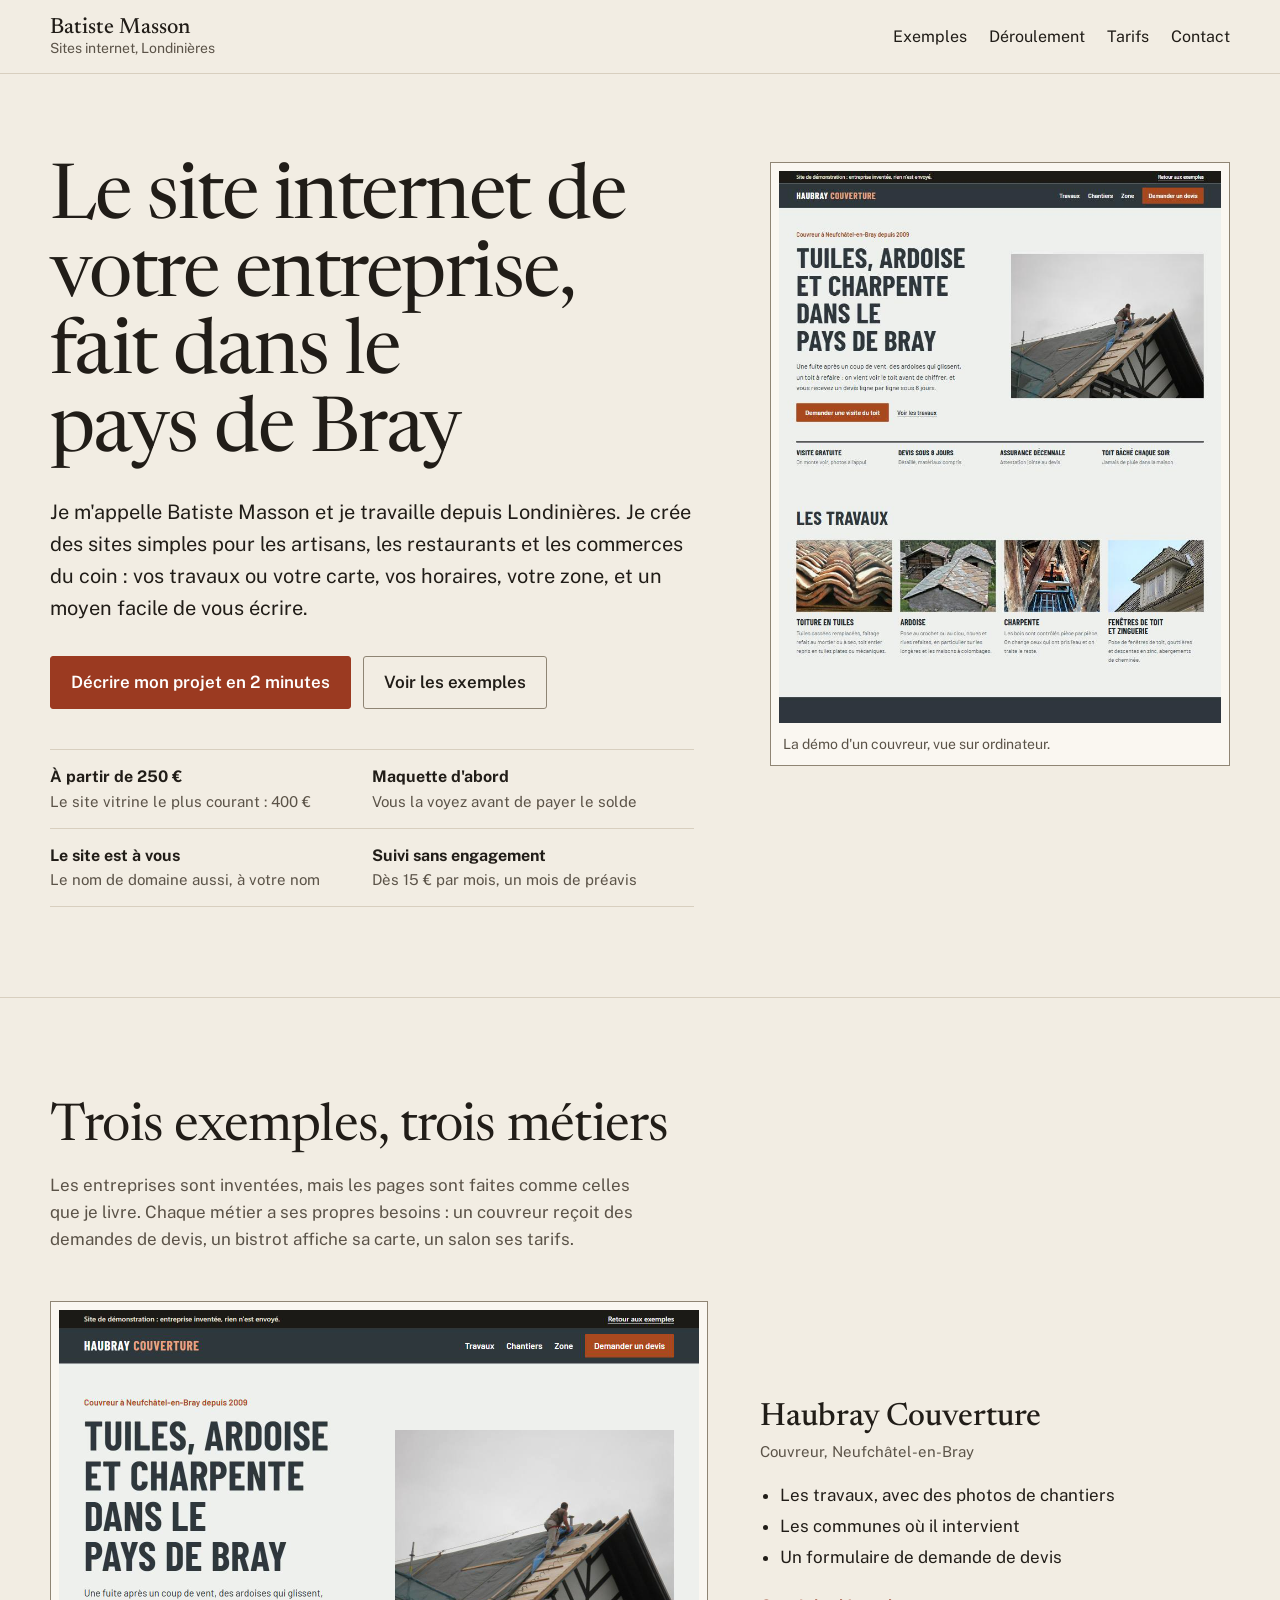
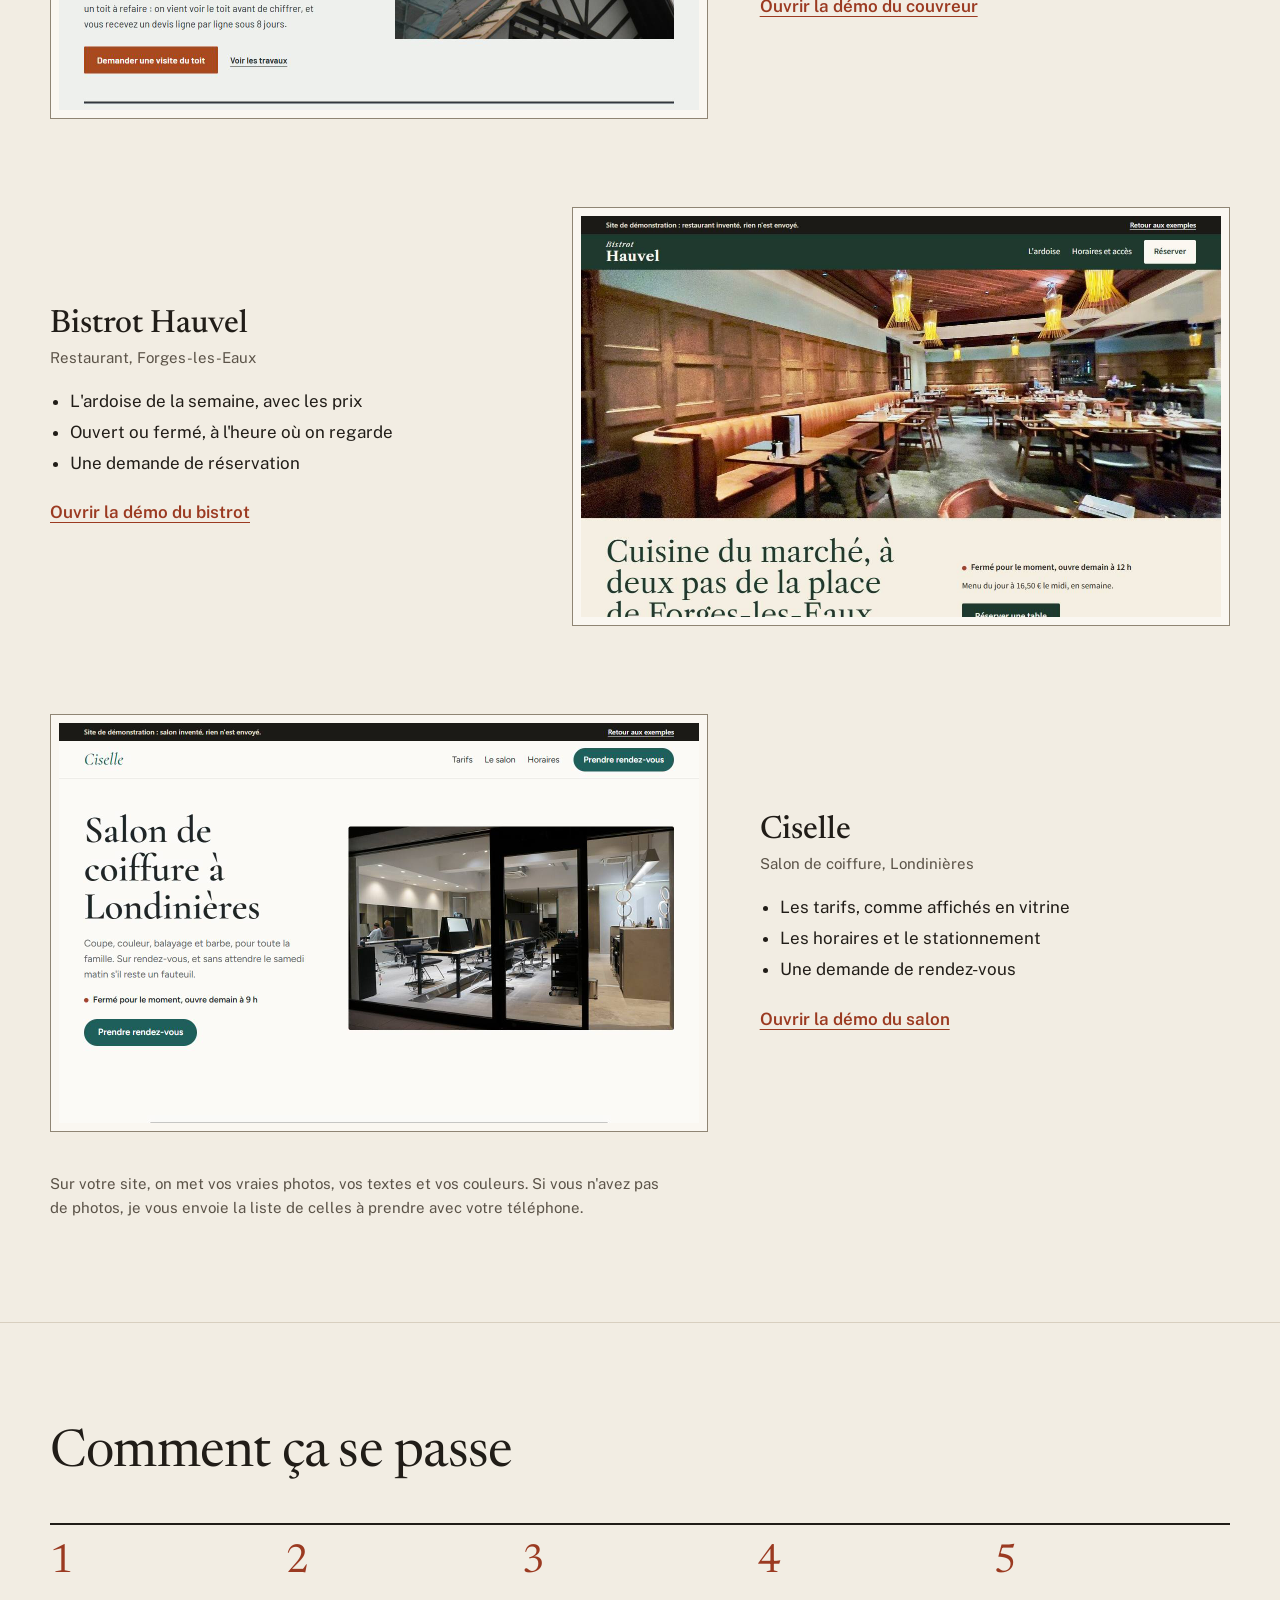
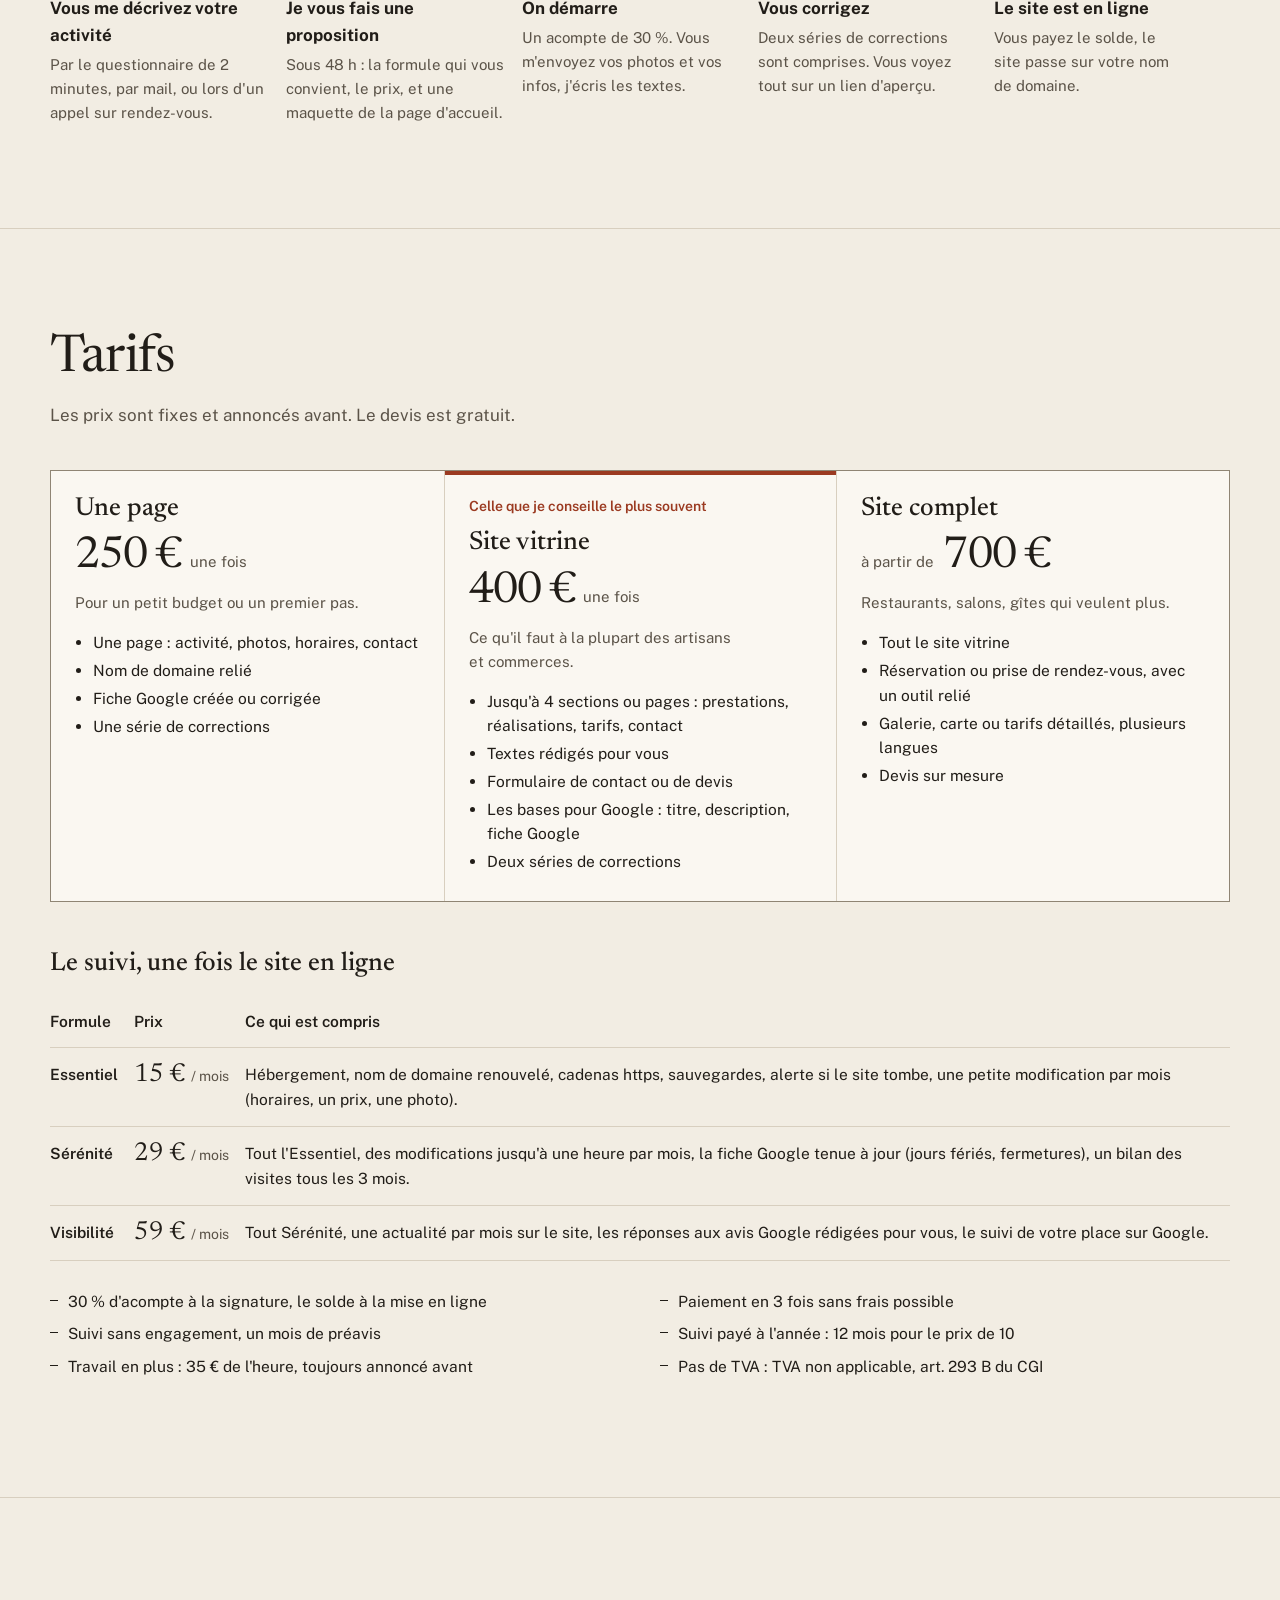
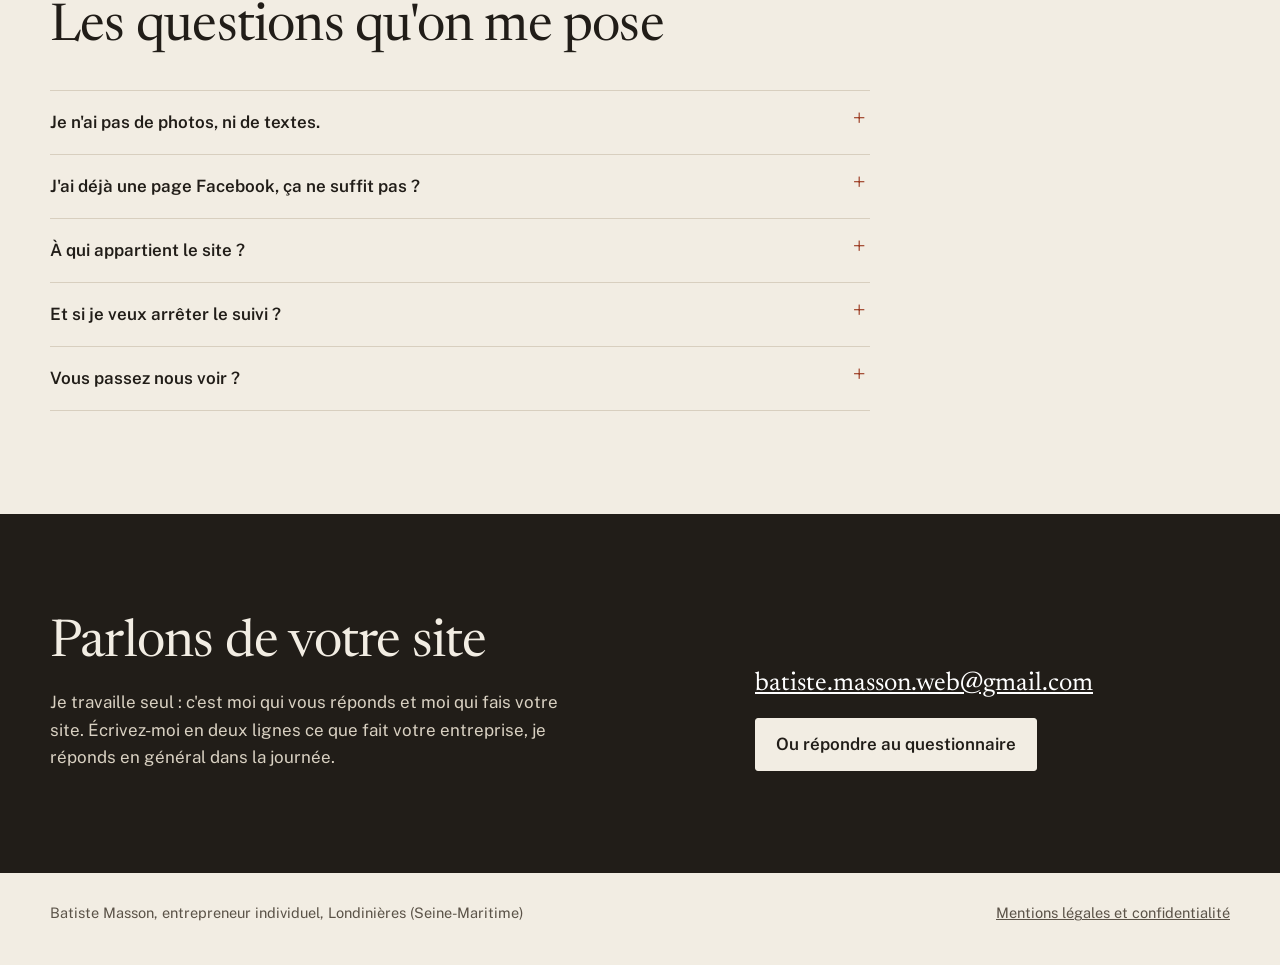
==== commit 91d33fd5: "Refonte : design par métier, mentions légales, préparation Cloudflare Pages - Portfolio refait (offr" ====
--- a/index.html
+++ b/index.html
@@ -1,208 +1,342 @@
 <!doctype html>
-<html lang="fr" data-type="service" data-radius="soft" data-buttons="block" data-motion>
+<html lang="fr">
 <head>
 <meta charset="utf-8">
+<script src="commun/vers-cloudflare.js"></script>
 <meta name="viewport" content="width=device-width, initial-scale=1, viewport-fit=cover">
-<title>Batiste Masson : sites internet pour artisans du pays de Bray</title>
-<meta name="description" content="Création de sites vitrines pour artisans, restaurants et commerces autour de Londinières : en ligne en une semaine, à partir de 400 €.">
+<title>Batiste Masson, sites internet pour les artisans et commerces du pays de Bray</title>
+<meta name="description" content="Création de sites vitrines pour artisans, restaurants et commerces autour de Londinières (76). Maquette avant le solde, site et nom de domaine à votre nom, suivi sans engagement.">
 <meta property="og:type" content="website">
-<meta property="og:title" content="Batiste Masson : sites internet pour artisans du pays de Bray">
-<meta property="og:description" content="Sites vitrines pour artisans et commerces, en ligne en une semaine, à partir de 400 €.">
-<meta property="og:image" content="share.jpg">
-<meta name="twitter:card" content="summary_large_image">
+<meta property="og:title" content="Batiste Masson, sites internet pour le pays de Bray">
+<meta property="og:description" content="Sites vitrines pour artisans et commerces autour de Londinières. À partir de 250 €.">
+<meta property="og:image" content="portfolio-img/couvreur-1280.jpg">
 <link rel="icon" href="favicon.svg" type="image/svg+xml">
-<meta name="theme-color" content="#e8e8e3">
-<!-- <link rel="canonical" href="https://[domaine]/"> -->
-<meta name="site-kind" content="other">
-<meta name="page-type" content="service">
+<meta name="theme-color" content="#f2ede3">
 <link rel="preconnect" href="https://fonts.googleapis.com">
 <link rel="preconnect" href="https://fonts.gstatic.com" crossorigin>
-<link href="https://fonts.googleapis.com/css2?family=Instrument+Serif&family=Instrument+Sans:wdth,wght@75..100,400..600&display=swap" rel="stylesheet">
-<link rel="stylesheet" href="assets/system.css">
-<link rel="stylesheet" href="assets/ui/cards.css">
-<link rel="stylesheet" href="assets/motion/motion.css">
-<link rel="stylesheet" href="assets/backgrounds/backgrounds.css">
-<link rel="stylesheet" href="assets/layout/layout.css">
-<link rel="stylesheet" href="assets/icons/icon.css">
+<link href="https://fonts.googleapis.com/css2?family=Newsreader:opsz,wght@6..72,400;6..72,500&family=Public+Sans:wght@400;600&display=swap" rel="stylesheet">
+<link rel="stylesheet" href="commun/base.css">
 <style>
 :root {
-  --p-bg: #e8e8e3; --p-surface: #dcdcd6; --p-ink: #181715; --p-muted: #5c5b56;
-  --p-accent: #bfb21a; --p-accent-ink: #181715; --p-action: #181715; --p-action-ink: #e8e8e3;
-  --p-inv-bg: #181715; --p-inv-surface: #242321; --p-inv-ink: #e8e8e3; --p-inv-muted: #91908d;
-  --p-inv-accent: #bfb21a; --p-inv-accent-ink: #181715; --p-inv-action: #bfb21a; --p-inv-action-ink: #181715;
-  --font-display: "Instrument Serif", Georgia, serif;
-  --font-text: "Instrument Sans", system-ui, sans-serif;
-  --display-weight: 400;
-  --display-tracking: -0.012em;
-  --display-tracking-xl: -0.016em;
-  --ly-scale: 1.12;
+  --fond: #f2ede3; --papier: #faf7f1; --encre: #211d18; --discret: #5b5348; --ligne: #d8cfbf; --ligne-forte: #8f8574;
+  --accent: #9b3a21; --accent-encre: #fff; --focus: #9b3a21;
+  --titre: "Newsreader", Georgia, serif; --texte: "Public Sans", system-ui, sans-serif;
 }
-</style>
-<script>document.documentElement.classList.add('m-enter');setTimeout(()=>document.documentElement.classList.add('m-enter-done'),700)</script>
-<script>document.documentElement.classList.add('mo-js');setTimeout(()=>document.documentElement.classList.add('mo-safe'),2500)</script>
-<link rel="modulepreload" href="assets/moments/moments.js">
-<link rel="modulepreload" href="assets/moments/lib.js">
-<link rel="modulepreload" href="assets/moments/word-highlight/moment.js">
-<style>
-  .work-card { display: grid; gap: var(--s-4); color: inherit; text-decoration: none; }
-  .work-card .panel { --p-h: 260px; padding: 0; overflow: hidden; }
-  .work-card .panel img { width: 100%; height: 100%; object-fit: cover; object-position: 50% 0; display: block; }
-  .work-card h3, .card--plan h3 { font: var(--display-weight) var(--t-h3)/1.2 var(--font-display); letter-spacing: -0.01em; }
-  .tarifs__shot { height: 245px; }
-  .tarifs__shot img { object-position: 50% 0; }
-  .footer__brand { font: var(--display-weight) 28px/1.2 var(--font-display); color: inherit; text-decoration: none; }
-  .plan-list { margin: 0; padding: 0; list-style: none; display: grid; gap: var(--s-3); }
-  .plan-list li { padding-top: var(--s-3); border-top: 1px solid color-mix(in srgb, var(--ink) 14%, transparent); }
-  .plan-price { font: var(--display-weight) var(--t-h2)/1 var(--font-display); letter-spacing: -0.02em; margin: 0; }
-  .plan-price small { font: 400 16px/1.4 var(--font-text); color: var(--muted); letter-spacing: 0; }
-  @media (min-width: 640px) and (max-width: 1023px) {
-    #exemples .grid { grid-template-columns: repeat(3, minmax(0, 1fr)); }
-    #exemples .grid > * { grid-column: auto; }
-    #exemples .work-card .panel { --p-h: 340px; }
-    #exemples .work-card .panel img { object-position: 30% 0; }
-    #tarifs .grid { grid-template-columns: repeat(2, minmax(0, 1fr)); }
-    #tarifs .grid > * { grid-column: auto; }
-    #tarifs .grid > .span-4:first-child { grid-column: 1 / -1; }
-  }
-  @media (max-width: 639px) { .work-card .panel { --p-h: 200px; } }
+.entete { border-bottom: 1px solid var(--ligne); }
+.entete .page { display: flex; align-items: center; justify-content: space-between; gap: 16px; padding-block: 16px; }
+.signature { text-decoration: none; display: grid; line-height: 1.2; }
+.signature b { font: 500 22px/1.1 var(--titre); }
+.signature span { font-size: 14px; color: var(--discret); }
+.menu { display: flex; gap: 22px; font-size: 16px; }
+.menu a { text-decoration: none; }
+.menu a:hover { text-decoration: underline; text-underline-offset: 4px; }
+
+.bouton { display: inline-flex; align-items: center; justify-content: center; gap: 8px; min-height: 48px; padding: 12px 20px; border-radius: 3px; background: var(--accent); color: var(--accent-encre); font-weight: 600; text-decoration: none; border: 1px solid var(--accent); }
+.bouton:hover { background: #7f2f1a; }
+.bouton--clair { background: transparent; color: var(--encre); border-color: var(--ligne-forte); }
+.bouton--clair:hover { background: var(--papier); }
+.actions { display: flex; flex-wrap: wrap; gap: 12px; }
+
+/* Ouverture */
+.ouverture { padding-block: clamp(40px, 7vw, 88px) clamp(48px, 7vw, 96px); }
+.ouverture .page { display: grid; grid-template-columns: minmax(0, 7fr) minmax(0, 5fr); gap: clamp(32px, 6vw, 80px); align-items: start; }
+.ouverture h1 { font-weight: 400; font-size: clamp(40px, 6.2vw, 76px); letter-spacing: -0.02em; line-height: 1.02; max-width: 13ch; }
+.ouverture .chapeau { font-size: clamp(18px, 1.6vw, 20px); margin: 24px 0 32px; max-width: 54ch; }
+.essentiel { margin: 40px 0 0; padding: 0; list-style: none; display: grid; grid-template-columns: repeat(2, minmax(0, 1fr)); border-top: 1px solid var(--ligne); }
+.essentiel li { padding: 14px 16px 14px 0; border-bottom: 1px solid var(--ligne); font-size: 15px; color: var(--discret); }
+.essentiel b { display: block; color: var(--encre); font-size: 16px; }
+.ecran { border: 1px solid var(--ligne-forte); background: var(--papier); padding: 8px; }
+.ecran img { width: 100%; }
+.ecran figcaption { font-size: 14px; color: var(--discret); padding: 10px 4px 2px; }
+
+/* Sections */
+.section { padding-block: clamp(56px, 8vw, 104px); border-top: 1px solid var(--ligne); }
+.section > .page > h2 { font-weight: 400; font-size: clamp(32px, 4.4vw, 52px); letter-spacing: -0.015em; }
+.intro { margin-top: 14px; max-width: 60ch; color: var(--discret); }
+
+/* Exemples */
+.exemples { margin-top: 48px; display: grid; gap: clamp(48px, 7vw, 88px); }
+.exemple { display: grid; grid-template-columns: minmax(0, 7fr) minmax(0, 5fr); gap: clamp(24px, 4vw, 56px); align-items: center; }
+.exemple:nth-child(even) { grid-template-columns: minmax(0, 5fr) minmax(0, 7fr); }
+.exemple:nth-child(even) .ecran { order: 2; }
+.exemple h3 { font-weight: 500; font-size: clamp(26px, 2.6vw, 32px); }
+.exemple .metier { font-size: 15px; color: var(--discret); margin-top: 4px; }
+.exemple ul { margin: 18px 0 22px; padding-left: 20px; }
+.exemple li { margin: 4px 0; }
+.lien-fort { font-weight: 600; color: var(--accent); text-underline-offset: 4px; }
+.note { margin-top: 40px; font-size: 15px; color: var(--discret); max-width: 70ch; }
+
+/* Déroulement */
+.etapes { margin: 40px 0 0; padding: 0; list-style: none; counter-reset: e; display: grid; grid-template-columns: repeat(5, minmax(0, 1fr)); gap: 0; border-top: 2px solid var(--encre); }
+.etapes li { counter-increment: e; padding: 18px 18px 0 0; }
+.etapes li::before { content: counter(e); display: block; font: 400 40px/1 var(--titre); color: var(--accent); margin-bottom: 12px; }
+.etapes b { display: block; margin-bottom: 4px; }
+.etapes p { font-size: 15px; color: var(--discret); }
+
+/* Tarifs */
+.formules { margin-top: 40px; display: grid; grid-template-columns: repeat(3, minmax(0, 1fr)); border: 1px solid var(--ligne-forte); background: var(--papier); }
+.formule { padding: 24px; display: grid; gap: 12px; align-content: start; }
+.formule + .formule { border-left: 1px solid var(--ligne); }
+.formule--conseil { box-shadow: inset 0 4px 0 var(--accent); }
+.formule h3 { font-weight: 500; font-size: 26px; }
+.formule .conseil { font-size: 14px; font-weight: 600; color: var(--accent); }
+.prix { font: 400 44px/1 var(--titre); letter-spacing: -0.02em; font-variant-numeric: tabular-nums; }
+.prix small { font: 400 15px var(--texte); color: var(--discret); letter-spacing: 0; }
+.formule .pour { font-size: 15px; color: var(--discret); }
+.formule ul { margin: 0; padding-left: 18px; font-size: 15.5px; }
+.formule li { margin: 3px 0; }
+.suivi { margin-top: 48px; }
+.suivi h3 { font-weight: 500; font-size: 26px; }
+.suivi table { width: 100%; border-collapse: collapse; margin-top: 16px; font-size: 15.5px; }
+.suivi th, .suivi td { text-align: left; vertical-align: top; padding: 14px 16px 14px 0; border-bottom: 1px solid var(--ligne); }
+.suivi th { font-weight: 600; white-space: nowrap; }
+.suivi td.montant { font: 400 26px/1 var(--titre); white-space: nowrap; font-variant-numeric: tabular-nums; }
+.suivi td.montant small { font: 400 14px var(--texte); color: var(--discret); }
+.conditions { margin-top: 28px; display: grid; grid-template-columns: repeat(2, minmax(0, 1fr)); gap: 8px 40px; padding: 0; list-style: none; font-size: 15.5px; }
+.conditions li { padding-left: 18px; position: relative; }
+.conditions li::before { content: ""; position: absolute; left: 0; top: .7em; width: 8px; height: 1px; background: var(--encre); }
+
+/* Questions */
+.questions { margin-top: 32px; max-width: 820px; border-top: 1px solid var(--ligne); }
+.questions details { border-bottom: 1px solid var(--ligne); }
+.questions summary { cursor: pointer; padding: 18px 40px 18px 0; font-weight: 600; list-style: none; position: relative; }
+.questions summary::-webkit-details-marker { display: none; }
+.questions summary::after { content: "+"; position: absolute; right: 4px; top: 12px; font: 400 28px/1 var(--titre); color: var(--accent); }
+.questions details[open] summary::after { content: "–"; }
+.questions details p { padding: 0 0 20px; max-width: 64ch; color: var(--discret); }
+
+/* Contact */
+.contact { background: var(--encre); color: var(--fond); border-top: 0; }
+.contact .page { display: grid; grid-template-columns: minmax(0, 7fr) minmax(0, 5fr); gap: 40px; align-items: end; }
+.contact h2 { color: var(--fond); font-weight: 400; font-size: clamp(32px, 4.4vw, 52px); letter-spacing: -0.015em; }
+.contact p { color: #d9d1c2; max-width: 52ch; margin-top: 16px; }
+.contact .mail { font: 400 clamp(20px, 2.2vw, 26px)/1.3 var(--titre); color: #fff; word-break: break-word; }
+.contact .bouton { background: var(--fond); color: var(--encre); border-color: var(--fond); }
+.contact .bouton:hover { background: #fff; }
+.contact :focus-visible { outline-color: #fff; }
+
+.pied { padding-block: 28px 40px; font-size: 14.5px; color: var(--discret); }
+.pied .page { display: flex; flex-wrap: wrap; gap: 8px 24px; justify-content: space-between; }
+
+@media (max-width: 900px) {
+  .ouverture .page, .exemple, .exemple:nth-child(even), .contact .page { grid-template-columns: minmax(0, 1fr); }
+  .exemple:nth-child(even) .ecran { order: 0; }
+  .etapes { grid-template-columns: minmax(0, 1fr); border-top: 0; }
+  .etapes li { display: grid; grid-template-columns: 44px minmax(0, 1fr); padding: 16px 0; border-top: 1px solid var(--ligne); }
+  .etapes li::before { font-size: 30px; margin: 0; grid-row: span 2; }
+  .formules { grid-template-columns: minmax(0, 1fr); }
+  .formule + .formule { border-left: 0; border-top: 1px solid var(--ligne); }
+  .conditions { grid-template-columns: minmax(0, 1fr); }
+}
+@media (max-width: 640px) {
+  .menu { display: none; }
+  .essentiel { grid-template-columns: minmax(0, 1fr); }
+  .suivi table, .suivi tbody, .suivi tr, .suivi th, .suivi td { display: block; }
+  .suivi thead { display: none; }
+  .suivi tr { padding: 14px 0; border-bottom: 1px solid var(--ligne); }
+  .suivi th, .suivi td { padding: 2px 0; border: 0; }
+  .actions .bouton { flex: 1 1 100%; }
+}
 </style>
 </head>
 <body>
-<!-- type: service (création de sites internet)
-     deal: hero split, nav nav-split, close close-photo, footer footer-dark, rhythm surface-pairs, buttons block, mark initial, grounds none
-     palette paper-grey-brass : un fond de papier journal et le laiton d'une enseigne d'artisan
-     type instrument-serif (Instrument Serif / Instrument Sans)
-     moments: word-highlight dans #pourquoi -->
-
-<header class="nav nav--split">
-  <div class="wrap nav__bar">
-    <a class="skip-link" href="#top">Aller au contenu</a>
-    <a class="nav__logo" href="#top"><span class="mark mark--initial" aria-hidden="true">B</span>Batiste Masson</a>
-    <nav class="nav__links" aria-label="Principal">
-      <div class="nav__item"><a class="nav__link" href="#exemples">Exemples</a></div>
-      <div class="nav__item"><a class="nav__link" href="#tarifs">Tarifs</a></div>
+<a class="saut" href="#contenu">Aller au contenu</a>
+
+<header class="entete">
+  <div class="page">
+    <a class="signature" href="./"><b>Batiste Masson</b><span>Sites internet, Londinières</span></a>
+    <nav class="menu" aria-label="Principal">
+      <a href="#exemples">Exemples</a>
+      <a href="#deroulement">Déroulement</a>
+      <a href="#tarifs">Tarifs</a>
+      <a href="#contact">Contact</a>
     </nav>
-    <div class="nav__actions">
-      <a class="btn btn--primary" href="mailto:batiste.masson.web@gmail.com?subject=Demande%20de%20devis%20pour%20un%20site">Demander un devis</a>
-    </div>
-    <button class="nav__toggle" type="button" aria-expanded="false" aria-label="Menu">
-      <svg width="18" height="18" viewBox="0 0 18 18" aria-hidden="true"><path d="M2 5h14M2 13h14" stroke="currentColor" stroke-width="1.6" stroke-linecap="round"/></svg>
-    </button>
   </div>
 </header>
 
-<main id="top">
-  <section class="hero hero--split" data-enter aria-labelledby="hero-h">
-    <div class="wrap"><div class="hero-text grid hero__grid">
-      <div class="hero__text span-5">
-        <h1 id="hero-h">Sites internet pour artisans du pays de Bray</h1>
-        <p class="hero__lead">Un site vitrine clair et lisible sur téléphone, en ligne en une semaine. À partir de 400 €, puis 15 € par mois pour l'hébergement et les mises à jour.</p>
-        <div class="btn-row"><a class="btn btn--primary" href="mailto:batiste.masson.web@gmail.com?subject=Demande%20de%20devis%20pour%20un%20site">Demander un devis</a><a class="btn btn--secondary" href="#exemples">Voir les exemples</a></div>
-      </div>
-      <div class="hero__media span-6 start-7">
-        <img src="portfolio-img/couvreur-tall-1280.jpg" srcset="portfolio-img/couvreur-tall-800.jpg 800w, portfolio-img/couvreur-tall-1280.jpg 1280w" sizes="(max-width: 1023px) 100vw, 50vw" width="1280" height="1600" alt="Page d'accueil du site de démonstration d'un couvreur, avec une photo de toit et un bouton de devis" style="--ly-pos: 0% 0%" fetchpriority="high" data-source="client" data-subject="capture du site couvreur">
-      </div>
-    </div></div>
-  </section>
-
-  <section class="section ground-surface" id="exemples" style="--h: 1; --hm: 2" aria-labelledby="exemples-h">
-    <div class="wrap">
-      <div class="section-head"><h2 id="exemples-h">Trois exemples de sites</h2><p>Trois démos pour des entreprises inventées. Le vôtre reprend vos photos, vos textes et vos couleurs.</p></div>
-      <div class="grid">
-        <a class="work-card card--open span-4" href="couvreur/">
-          <div class="panel"><img src="portfolio-img/couvreur-2-640.jpg" srcset="portfolio-img/couvreur-2-640.jpg 640w, portfolio-img/couvreur-2-1280.jpg 1280w" sizes="(max-width: 1023px) 100vw, 33vw" width="640" height="400" alt="Section des travaux de toiture du site couvreur, avec une liste et une photo de tuiles" loading="lazy" data-source="client" data-subject="capture du site couvreur"></div>
-          <h3>Couvreur</h3>
-          <p>Travaux, étapes d'un chantier et demande de devis pour un artisan du bâtiment.</p>
-        </a>
-        <a class="work-card card--open span-4" href="restaurant/">
-          <div class="panel"><img src="portfolio-img/restaurant-640.jpg" srcset="portfolio-img/restaurant-640.jpg 640w, portfolio-img/restaurant-1280.jpg 1280w" sizes="(max-width: 1023px) 100vw, 33vw" width="640" height="400" alt="Page d'accueil du site de démonstration d'un restaurant, avec la photo d'une salle en bois" loading="lazy" data-source="client" data-subject="capture du site restaurant"></div>
-          <h3>Restaurant</h3>
-          <p>Carte avec les prix, horaires, histoire de la cuisine et réservation d'une table.</p>
-        </a>
-        <a class="work-card card--open span-4" href="coiffeur/">
-          <div class="panel"><img src="portfolio-img/coiffeur-640.jpg" srcset="portfolio-img/coiffeur-640.jpg 640w, portfolio-img/coiffeur-1280.jpg 1280w" sizes="(max-width: 1023px) 100vw, 33vw" width="640" height="400" alt="Page d'accueil du site de démonstration d'un salon de coiffure lumineux" loading="lazy" data-source="client" data-subject="capture du site coiffeur"></div>
-          <h3>Salon de coiffure</h3>
-          <p>Tarifs par prestation, horaires du salon et prise de rendez-vous par email.</p>
-        </a>
-      </div>
-    </div>
-  </section>
-
-  <section class="section statement" id="pourquoi" data-moment="word-highlight" aria-label="Pourquoi un site">
-    <div class="wrap">
-      <p class="t-label">Pourquoi un site</p>
-      <p class="mo-wh__text">Avant d'appeler un artisan, la plupart des gens le cherchent sur Google. Un site avec vos travaux, vos horaires et un bouton pour vous joindre les aide à choisir <strong>votre entreprise</strong>.</p>
-    </div>
-  </section>
-
-  <section class="section" id="tarifs" style="--h: 1; --hm: 2" aria-labelledby="tarifs-h">
-    <div class="wrap">
-      <div class="grid grid--top">
-        <div class="span-4 stack-5">
-          <div class="section-head"><h2 id="tarifs-h">Tarifs</h2><p>Deux prix, sans surprise. Le devis est gratuit.</p></div>
-          <p>Les deux offres comprennent un site adapté au téléphone et une adresse en ligne à votre nom.</p>
-          <div class="frame frame--photo tarifs__shot"><img class="frame__img" src="portfolio-img/couvreur-devis-640.jpg" srcset="portfolio-img/couvreur-devis-640.jpg 640w, portfolio-img/couvreur-devis-1280.jpg 1280w" sizes="(max-width: 1023px) 100vw, 33vw" width="640" height="400" alt="Formulaire de demande de devis du site couvreur" loading="lazy" data-source="client" data-subject="capture du formulaire de devis"></div>
+<main id="contenu">
+  <section class="ouverture" aria-labelledby="titre">
+    <div class="page">
+      <div>
+        <h1 id="titre">Le site internet de votre entreprise, fait dans le pays de Bray</h1>
+        <p class="chapeau">Je m'appelle Batiste Masson et je travaille depuis Londinières. Je crée des sites simples pour les artisans, les restaurants et les commerces du coin : vos travaux ou votre carte, vos horaires, votre zone, et un moyen facile de vous écrire.</p>
+        <div class="actions">
+          <a class="bouton" href="questionnaire/" data-suivi="questionnaire">Décrire mon projet en 2 minutes</a>
+          <a class="bouton bouton--clair" href="#exemples">Voir les exemples</a>
         </div>
-        <article class="card card--plan is-featured span-4 start-5">
+        <ul class="essentiel">
+          <li><b>À partir de 250 €</b>Le site vitrine le plus courant : 400 €</li>
+          <li><b>Maquette d'abord</b>Vous la voyez avant de payer le solde</li>
+          <li><b>Le site est à vous</b>Le nom de domaine aussi, à votre nom</li>
+          <li><b>Suivi sans engagement</b>Dès 15 € par mois, un mois de préavis</li>
+        </ul>
+      </div>
+      <figure class="ecran">
+        <img src="portfolio-img/couvreur-tall-800.jpg" srcset="portfolio-img/couvreur-tall-800.jpg 800w, portfolio-img/couvreur-tall-1280.jpg 1280w" sizes="(max-width: 900px) 100vw, 40vw" width="800" height="1000" alt="Haut de la page d'accueil de la démo Haubray Couverture : titre, photo d'un toit et bouton de demande de devis" fetchpriority="high">
+        <figcaption>La démo d'un couvreur, vue sur ordinateur.</figcaption>
+      </figure>
+    </div>
+  </section>
+
+  <section class="section" id="exemples" aria-labelledby="exemples-titre">
+    <div class="page">
+      <h2 id="exemples-titre">Trois exemples, trois métiers</h2>
+      <p class="intro">Les entreprises sont inventées, mais les pages sont faites comme celles que je livre. Chaque métier a ses propres besoins : un couvreur reçoit des demandes de devis, un bistrot affiche sa carte, un salon ses tarifs.</p>
+      <div class="exemples">
+        <article class="exemple">
+          <a class="ecran" href="couvreur/" tabindex="-1" aria-hidden="true"><img src="portfolio-img/couvreur-640.jpg" srcset="portfolio-img/couvreur-640.jpg 640w, portfolio-img/couvreur-1280.jpg 1280w" sizes="(max-width: 900px) 100vw, 55vw" width="640" height="400" alt="" loading="lazy"></a>
+          <div>
+            <h3>Haubray Couverture</h3>
+            <p class="metier">Couvreur, Neufchâtel-en-Bray</p>
+            <ul>
+              <li>Les travaux, avec des photos de chantiers</li>
+              <li>Les communes où il intervient</li>
+              <li>Un formulaire de demande de devis</li>
+            </ul>
+            <a class="lien-fort" href="couvreur/" data-suivi="demo-couvreur">Ouvrir la démo du couvreur</a>
+          </div>
+        </article>
+        <article class="exemple">
+          <a class="ecran" href="restaurant/" tabindex="-1" aria-hidden="true"><img src="portfolio-img/restaurant-640.jpg" srcset="portfolio-img/restaurant-640.jpg 640w, portfolio-img/restaurant-1280.jpg 1280w" sizes="(max-width: 900px) 100vw, 55vw" width="640" height="400" alt="" loading="lazy"></a>
+          <div>
+            <h3>Bistrot Hauvel</h3>
+            <p class="metier">Restaurant, Forges-les-Eaux</p>
+            <ul>
+              <li>L'ardoise de la semaine, avec les prix</li>
+              <li>Ouvert ou fermé, à l'heure où on regarde</li>
+              <li>Une demande de réservation</li>
+            </ul>
+            <a class="lien-fort" href="restaurant/" data-suivi="demo-restaurant">Ouvrir la démo du bistrot</a>
+          </div>
+        </article>
+        <article class="exemple">
+          <a class="ecran" href="coiffeur/" tabindex="-1" aria-hidden="true"><img src="portfolio-img/coiffeur-640.jpg" srcset="portfolio-img/coiffeur-640.jpg 640w, portfolio-img/coiffeur-1280.jpg 1280w" sizes="(max-width: 900px) 100vw, 55vw" width="640" height="400" alt="" loading="lazy"></a>
+          <div>
+            <h3>Ciselle</h3>
+            <p class="metier">Salon de coiffure, Londinières</p>
+            <ul>
+              <li>Les tarifs, comme affichés en vitrine</li>
+              <li>Les horaires et le stationnement</li>
+              <li>Une demande de rendez-vous</li>
+            </ul>
+            <a class="lien-fort" href="coiffeur/" data-suivi="demo-coiffeur">Ouvrir la démo du salon</a>
+          </div>
+        </article>
+      </div>
+      <p class="note">Sur votre site, on met vos vraies photos, vos textes et vos couleurs. Si vous n'avez pas de photos, je vous envoie la liste de celles à prendre avec votre téléphone.</p>
+    </div>
+  </section>
+
+  <section class="section" id="deroulement" aria-labelledby="deroulement-titre">
+    <div class="page">
+      <h2 id="deroulement-titre">Comment ça se passe</h2>
+      <ol class="etapes">
+        <li><b>Vous me décrivez votre activité</b><p>Par le questionnaire de 2 minutes, par mail, ou lors d'un appel sur rendez-vous.</p></li>
+        <li><b>Je vous fais une proposition</b><p>Sous 48 h : la formule qui vous convient, le prix, et une maquette de la page d'accueil.</p></li>
+        <li><b>On démarre</b><p>Un acompte de 30 %. Vous m'envoyez vos photos et vos infos, j'écris les textes.</p></li>
+        <li><b>Vous corrigez</b><p>Deux séries de corrections sont comprises. Vous voyez tout sur un lien d'aperçu.</p></li>
+        <li><b>Le site est en ligne</b><p>Vous payez le solde, le site passe sur votre nom de domaine.</p></li>
+      </ol>
+    </div>
+  </section>
+
+  <section class="section" id="tarifs" aria-labelledby="tarifs-titre">
+    <div class="page">
+      <h2 id="tarifs-titre">Tarifs</h2>
+      <p class="intro">Les prix sont fixes et annoncés avant. Le devis est gratuit.</p>
+      <div class="formules">
+        <article class="formule">
+          <h3>Une page</h3>
+          <p class="prix">250 € <small>une fois</small></p>
+          <p class="pour">Pour un petit budget ou un premier pas.</p>
+          <ul>
+            <li>Une page : activité, photos, horaires, contact</li>
+            <li>Nom de domaine relié</li>
+            <li>Fiche Google créée ou corrigée</li>
+            <li>Une série de corrections</li>
+          </ul>
+        </article>
+        <article class="formule formule--conseil">
+          <p class="conseil">Celle que je conseille le plus souvent</p>
           <h3>Site vitrine</h3>
-          <p class="plan-price">400 € <small>une fois</small></p>
-          <ul class="plan-list">
-            <li>Jusqu'à cinq sections</li>
-            <li>Vos photos et vos textes, relus avec vous</li>
-            <li>Formulaire de devis ou de réservation</li>
-            <li>Bien présenté sur Google</li>
-            <li>En ligne en une semaine</li>
+          <p class="prix">400 € <small>une fois</small></p>
+          <p class="pour">Ce qu'il faut à la plupart des artisans et commerces.</p>
+          <ul>
+            <li>Jusqu'à 4 sections ou pages : prestations, réalisations, tarifs, contact</li>
+            <li>Textes rédigés pour vous</li>
+            <li>Formulaire de contact ou de devis</li>
+            <li>Les bases pour Google : titre, description, fiche Google</li>
+            <li>Deux séries de corrections</li>
           </ul>
-          <a class="btn btn--primary" href="mailto:batiste.masson.web@gmail.com?subject=Demande%20de%20devis%20pour%20un%20site">Demander un devis</a>
-        </article>
-        <article class="card card--plan span-4 start-9">
-          <h3>Suivi du site</h3>
-          <p class="plan-price">15 € <small>par mois</small></p>
-          <ul class="plan-list">
-            <li>Hébergement et adresse du site</li>
-            <li>Modifications de textes et de photos</li>
-            <li>Horaires et prix mis à jour</li>
-            <li>Sauvegardes et sécurité</li>
-            <li>Sans engagement de durée</li>
+        </article>
+        <article class="formule">
+          <h3>Site complet</h3>
+          <p class="prix"><small>à partir de</small> 700 €</p>
+          <p class="pour">Restaurants, salons, gîtes qui veulent plus.</p>
+          <ul>
+            <li>Tout le site vitrine</li>
+            <li>Réservation ou prise de rendez-vous, avec un outil relié</li>
+            <li>Galerie, carte ou tarifs détaillés, plusieurs langues</li>
+            <li>Devis sur mesure</li>
           </ul>
-          <a class="btn btn--secondary" href="mailto:batiste.masson.web@gmail.com?subject=Question%20sur%20le%20suivi%20du%20site">Poser une question</a>
-        </article>
+        </article>
+      </div>
+
+      <div class="suivi">
+        <h3>Le suivi, une fois le site en ligne</h3>
+        <table>
+          <thead><tr><th scope="col">Formule</th><th scope="col">Prix</th><th scope="col">Ce qui est compris</th></tr></thead>
+          <tbody>
+            <tr><th scope="row">Essentiel</th><td class="montant">15 € <small>/ mois</small></td><td>Hébergement, nom de domaine renouvelé, cadenas https, sauvegardes, alerte si le site tombe, une petite modification par mois (horaires, un prix, une photo).</td></tr>
+            <tr><th scope="row">Sérénité</th><td class="montant">29 € <small>/ mois</small></td><td>Tout l'Essentiel, des modifications jusqu'à une heure par mois, la fiche Google tenue à jour (jours fériés, fermetures), un bilan des visites tous les 3 mois.</td></tr>
+            <tr><th scope="row">Visibilité</th><td class="montant">59 € <small>/ mois</small></td><td>Tout Sérénité, une actualité par mois sur le site, les réponses aux avis Google rédigées pour vous, le suivi de votre place sur Google.</td></tr>
+          </tbody>
+        </table>
+      </div>
+
+      <ul class="conditions">
+        <li>30 % d'acompte à la signature, le solde à la mise en ligne</li>
+        <li>Paiement en 3 fois sans frais possible</li>
+        <li>Suivi sans engagement, un mois de préavis</li>
+        <li>Suivi payé à l'année : 12 mois pour le prix de 10</li>
+        <li>Travail en plus : 35 € de l'heure, toujours annoncé avant</li>
+        <li>Pas de TVA : TVA non applicable, art. 293 B du CGI</li>
+      </ul>
+    </div>
+  </section>
+
+  <section class="section" id="questions" aria-labelledby="questions-titre">
+    <div class="page">
+      <h2 id="questions-titre">Les questions qu'on me pose</h2>
+      <div class="questions">
+        <details><summary>Je n'ai pas de photos, ni de textes.</summary><p>C'est le cas le plus courant. J'écris les textes à partir de ce que vous me racontez, vous corrigez les faits. Pour les photos, je vous envoie une liste de huit photos à prendre avec votre téléphone ; en attendant, je mets des photos libres de droits du même genre.</p></details>
+        <details><summary>J'ai déjà une page Facebook, ça ne suffit pas ?</summary><p>Facebook est très bien pour vos habitués, et on met le lien sur le site. Le site sert aux gens qui ne vous connaissent pas encore et qui cherchent votre métier et votre commune sur Google.</p></details>
+        <details><summary>À qui appartient le site ?</summary><p>À vous. Le nom de domaine est enregistré à votre nom. Si un jour vous voulez changer de prestataire, je vous remets les fichiers et le code de transfert du domaine, sans frais.</p></details>
+        <details><summary>Et si je veux arrêter le suivi ?</summary><p>Vous prévenez un mois avant, c'est tout. Il n'y a pas de durée minimum.</p></details>
+        <details><summary>Vous passez nous voir ?</summary><p>Je travaille à distance, c'est ce qui me permet de garder ces prix. On peut s'appeler, sur rendez-vous, et pour une entreprise proche de Londinières un passage reste possible.</p></details>
+      </div>
+    </div>
+  </section>
+
+  <section class="section contact" id="contact" aria-labelledby="contact-titre">
+    <div class="page">
+      <div>
+        <h2 id="contact-titre">Parlons de votre site</h2>
+        <p>Je travaille seul : c'est moi qui vous réponds et moi qui fais votre site. Écrivez-moi en deux lignes ce que fait votre entreprise, je réponds en général dans la journée.</p>
+      </div>
+      <div>
+        <p><a class="mail" href="mailto:batiste.masson.web@gmail.com?subject=Mon%20projet%20de%20site" data-suivi="mail">batiste.masson.web@gmail.com</a></p>
+        <p><a class="bouton" href="questionnaire/" data-suivi="questionnaire">Ou répondre au questionnaire</a></p>
       </div>
     </div>
   </section>
 </main>
 
-<footer class="footer closing footer--dark ground-inverse" id="contact" aria-labelledby="close-h">
-  <div class="wrap">
-    <div class="closing__cta close--photo">
-      <div class="section-head--split">
-        <div><h2 id="close-h">Parlons de votre site</h2><p class="t-lead">Écrivez-moi en deux lignes ce que fait votre entreprise. Je réponds dans la journée.</p></div>
-        <a class="btn btn--primary" href="mailto:batiste.masson.web@gmail.com?subject=Demande%20de%20devis%20pour%20un%20site">Demander un devis</a>
-      </div>
-      <div class="close__media"><img src="portfolio-img/restaurant-2-1280.jpg" srcset="portfolio-img/restaurant-2-640.jpg 640w, portfolio-img/restaurant-2-1280.jpg 1280w" sizes="(max-width: 639px) 220vw, 100vw" width="1280" height="800" alt="Section « Nous trouver » du site restaurant, avec les horaires et une table dressée" loading="lazy" data-source="client" data-subject="capture du site restaurant"></div>
-    </div>
-    <div class="closing__links">
-      <div class="grid">
-        <div class="span-6 stack-4">
-          <a class="footer__brand" href="#top">Batiste Masson</a>
-          <p class="footer__lede">Sites internet pour artisans, restaurants et commerces autour de Londinières.</p>
-        </div>
-        <div class="span-3 start-7 footer__col"><h3>Exemples</h3><ul><li><a href="couvreur/">Couvreur</a></li><li><a href="restaurant/">Restaurant</a></li><li><a href="coiffeur/">Coiffeur</a></li></ul></div>
-        <div class="span-3 footer__col"><h3>Offres</h3><ul><li><a href="#tarifs">Site vitrine</a></li><li><a href="#tarifs">Suivi du site</a></li></ul></div>
-      </div>
-      <div class="footer__legal">
-        <span>&copy; 2026 Batiste Masson</span>
-      </div>
-    </div>
+<footer class="pied">
+  <div class="page">
+    <span>Batiste Masson, entrepreneur individuel, Londinières (Seine-Maritime)</span>
+    <a href="mentions-legales/">Mentions légales et confidentialité</a>
   </div>
 </footer>
-
-<nav class="actionbar" aria-label="Actions rapides">
-  <a class="btn btn--primary" href="mailto:batiste.masson.web@gmail.com?subject=Demande%20de%20devis%20pour%20un%20site">Demander un devis</a>
-</nav>
-
-<script type="module" src="assets/system.js"></script>
-<script type="module" src="assets/motion/motion.js"></script>
-<script type="module" src="assets/layout/layout.js"></script>
 </body>
 </html>
--- a/commun/base.css
+++ b/commun/base.css
@@ -0,0 +1,37 @@
+/* Socle commun à toutes les pages : remise à zéro, accessibilité, bandeau de démo.
+   Chaque page définit ses propres couleurs et polices (--fond, --encre, --discret, --ligne, --accent,
+   --accent-encre, --titre, --texte). */
+*, *::before, *::after { box-sizing: border-box; }
+html { -webkit-text-size-adjust: 100%; scroll-behavior: smooth; scroll-padding-top: 16px; }
+body { margin: 0; background: var(--fond); color: var(--encre); font: 400 17px/1.6 var(--texte); text-rendering: optimizeLegibility; }
+img { max-width: 100%; height: auto; display: block; }
+h1, h2, h3 { font-family: var(--titre); line-height: 1.1; margin: 0; text-wrap: balance; }
+p { margin: 0; text-wrap: pretty; }
+a { color: inherit; }
+button, input, select, textarea { font: inherit; color: inherit; }
+figure { margin: 0; }
+address { font-style: normal; }
+:focus-visible { outline: 3px solid var(--focus, var(--accent)); outline-offset: 3px; }
+.saut { position: absolute; left: 16px; top: -60px; z-index: 50; background: var(--encre); color: var(--fond); padding: 10px 14px; border-radius: 4px; }
+.saut:focus { top: 12px; }
+.sr { position: absolute; width: 1px; height: 1px; overflow: hidden; clip: rect(0 0 0 0); white-space: nowrap; }
+.page { width: min(100% - 32px, 1180px); margin-inline: auto; }
+
+/* Bandeau des démos */
+.bandeau-demo { background: #1b1a17; color: #ece7dc; font: 500 14px/1.4 system-ui, -apple-system, "Segoe UI", sans-serif; }
+.bandeau-demo .page { display: flex; gap: 8px 20px; justify-content: space-between; align-items: center; flex-wrap: wrap; padding-block: 8px; }
+.bandeau-demo a { color: #fff; text-underline-offset: 3px; }
+
+/* Formulaires de démonstration : rien n'est envoyé */
+.retour-demo { margin-top: 14px; padding: 12px 14px; border-left: 3px solid var(--accent); background: color-mix(in srgb, var(--accent) 9%, transparent); }
+.retour-demo[hidden] { display: none; }
+.champ { display: grid; gap: 6px; }
+.champ label { font-weight: 600; }
+.champ input, .champ textarea, .champ select { width: 100%; padding: 12px 14px; font-size: 16px; background: var(--champ, #fff); border: 1px solid var(--ligne-forte, #8d867b); border-radius: var(--r-champ, 4px); }
+.champ textarea { min-height: 120px; resize: vertical; }
+.champ input:focus, .champ textarea:focus, .champ select:focus { outline: 3px solid var(--focus, var(--accent)); outline-offset: 1px; }
+.champ .aide { font-size: 15px; color: var(--discret); }
+.champ [aria-invalid="true"] { border-color: #a32019; }
+.champ .erreur { color: #a32019; font-size: 15px; font-weight: 600; }
+
+@media (prefers-reduced-motion: reduce) { html { scroll-behavior: auto; } *, *::before, *::after { transition: none !important; animation: none !important; } }
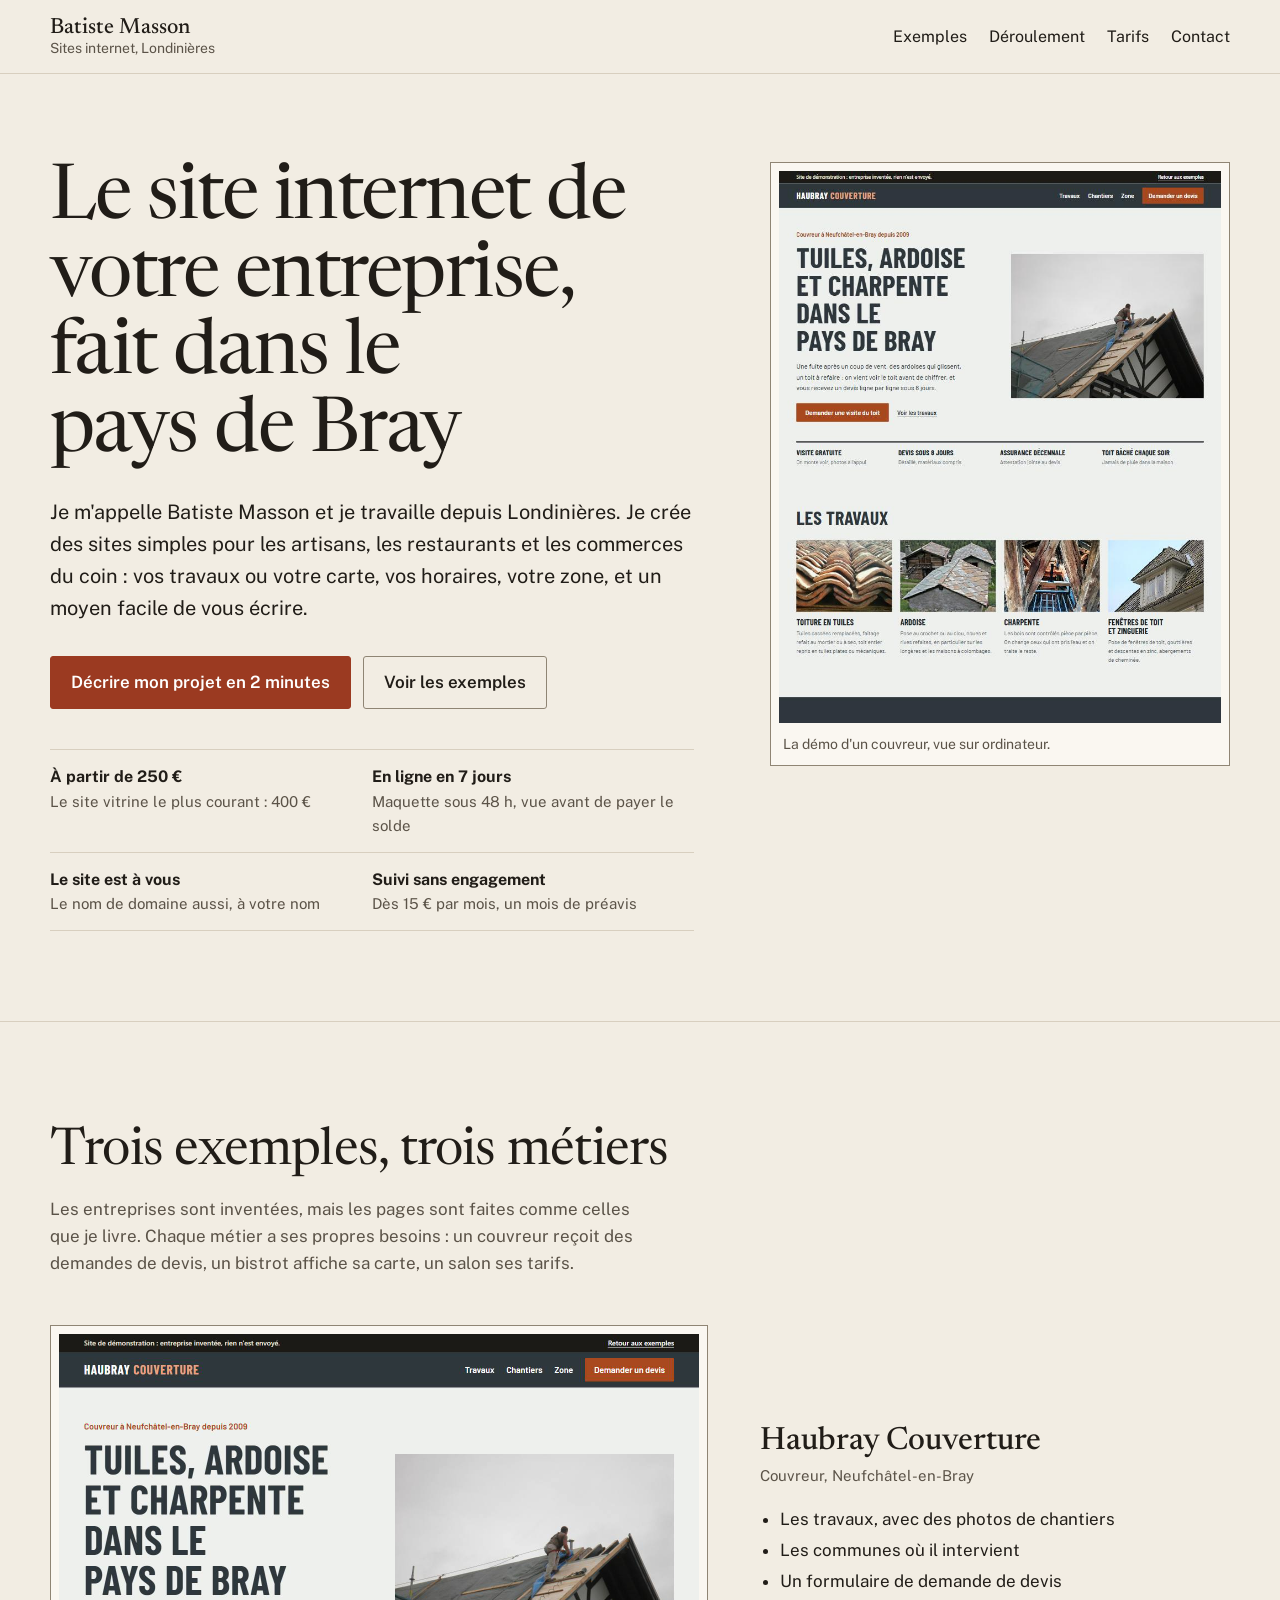
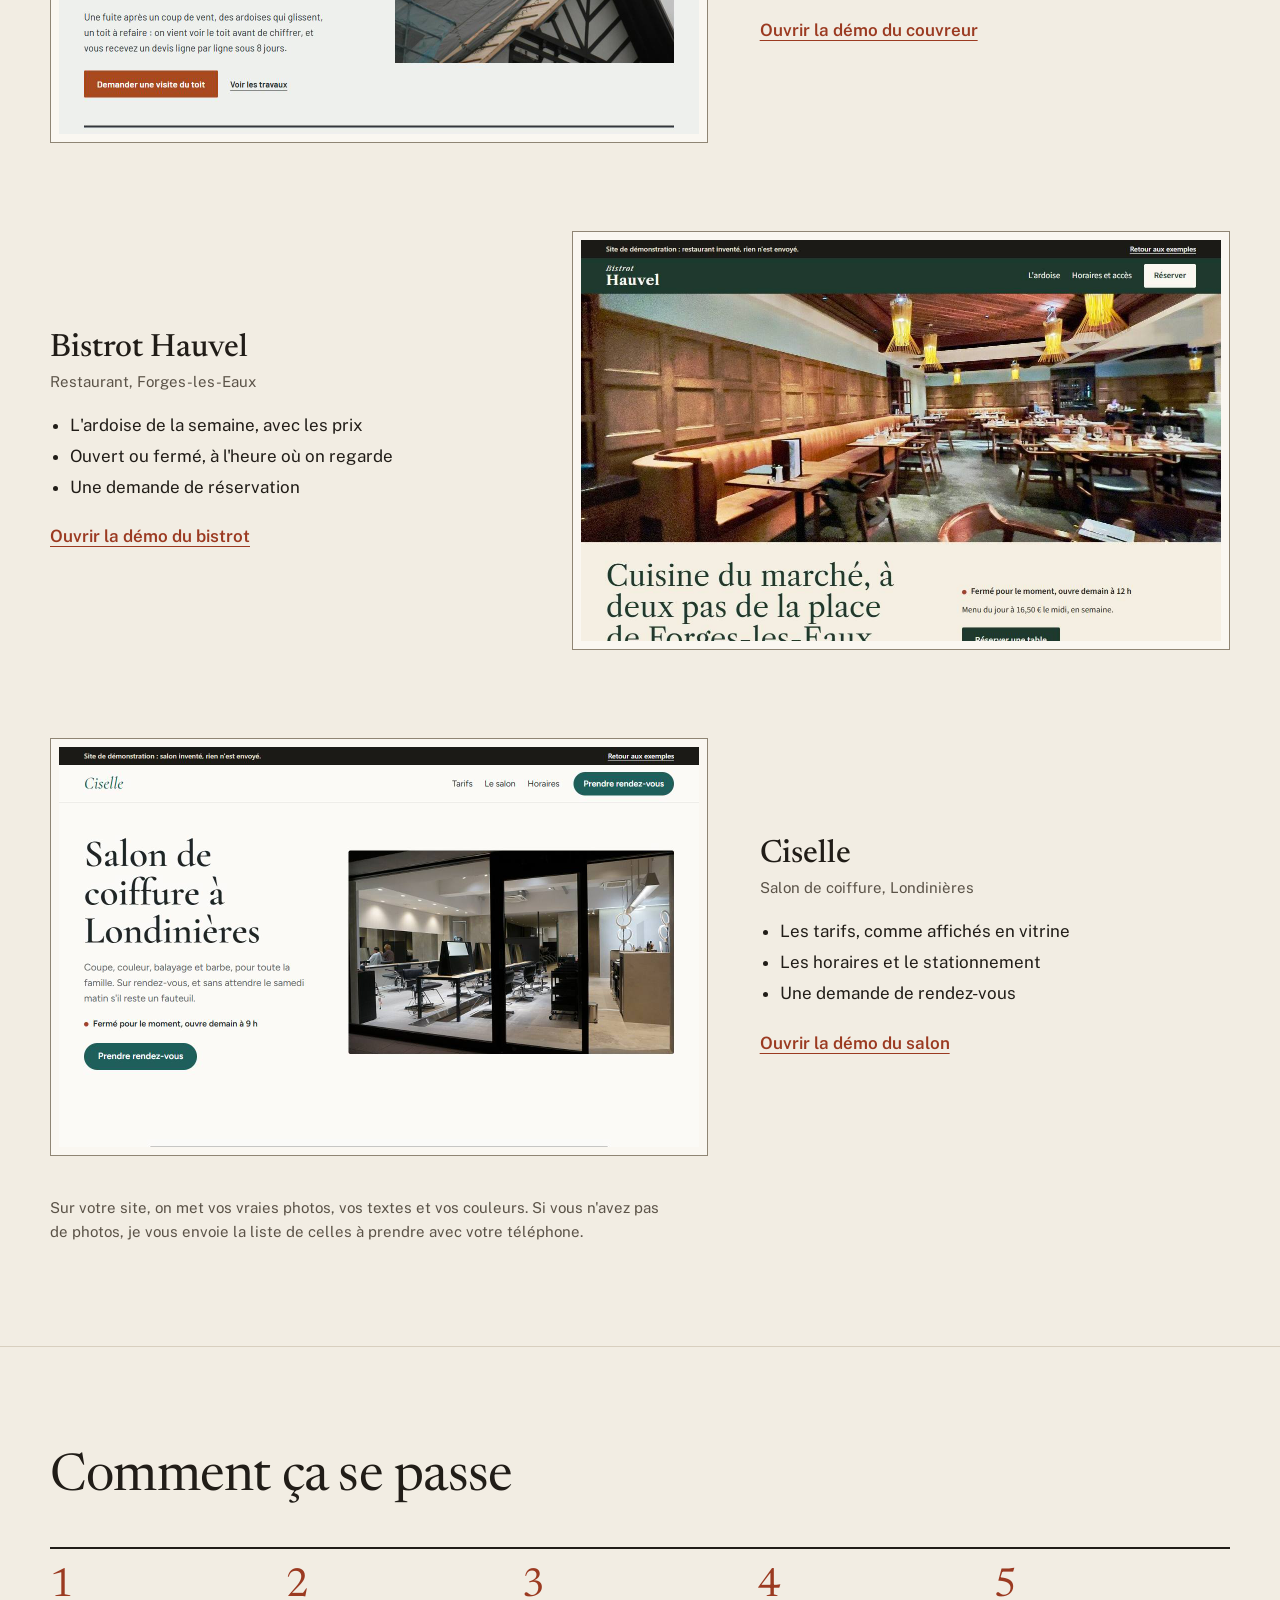
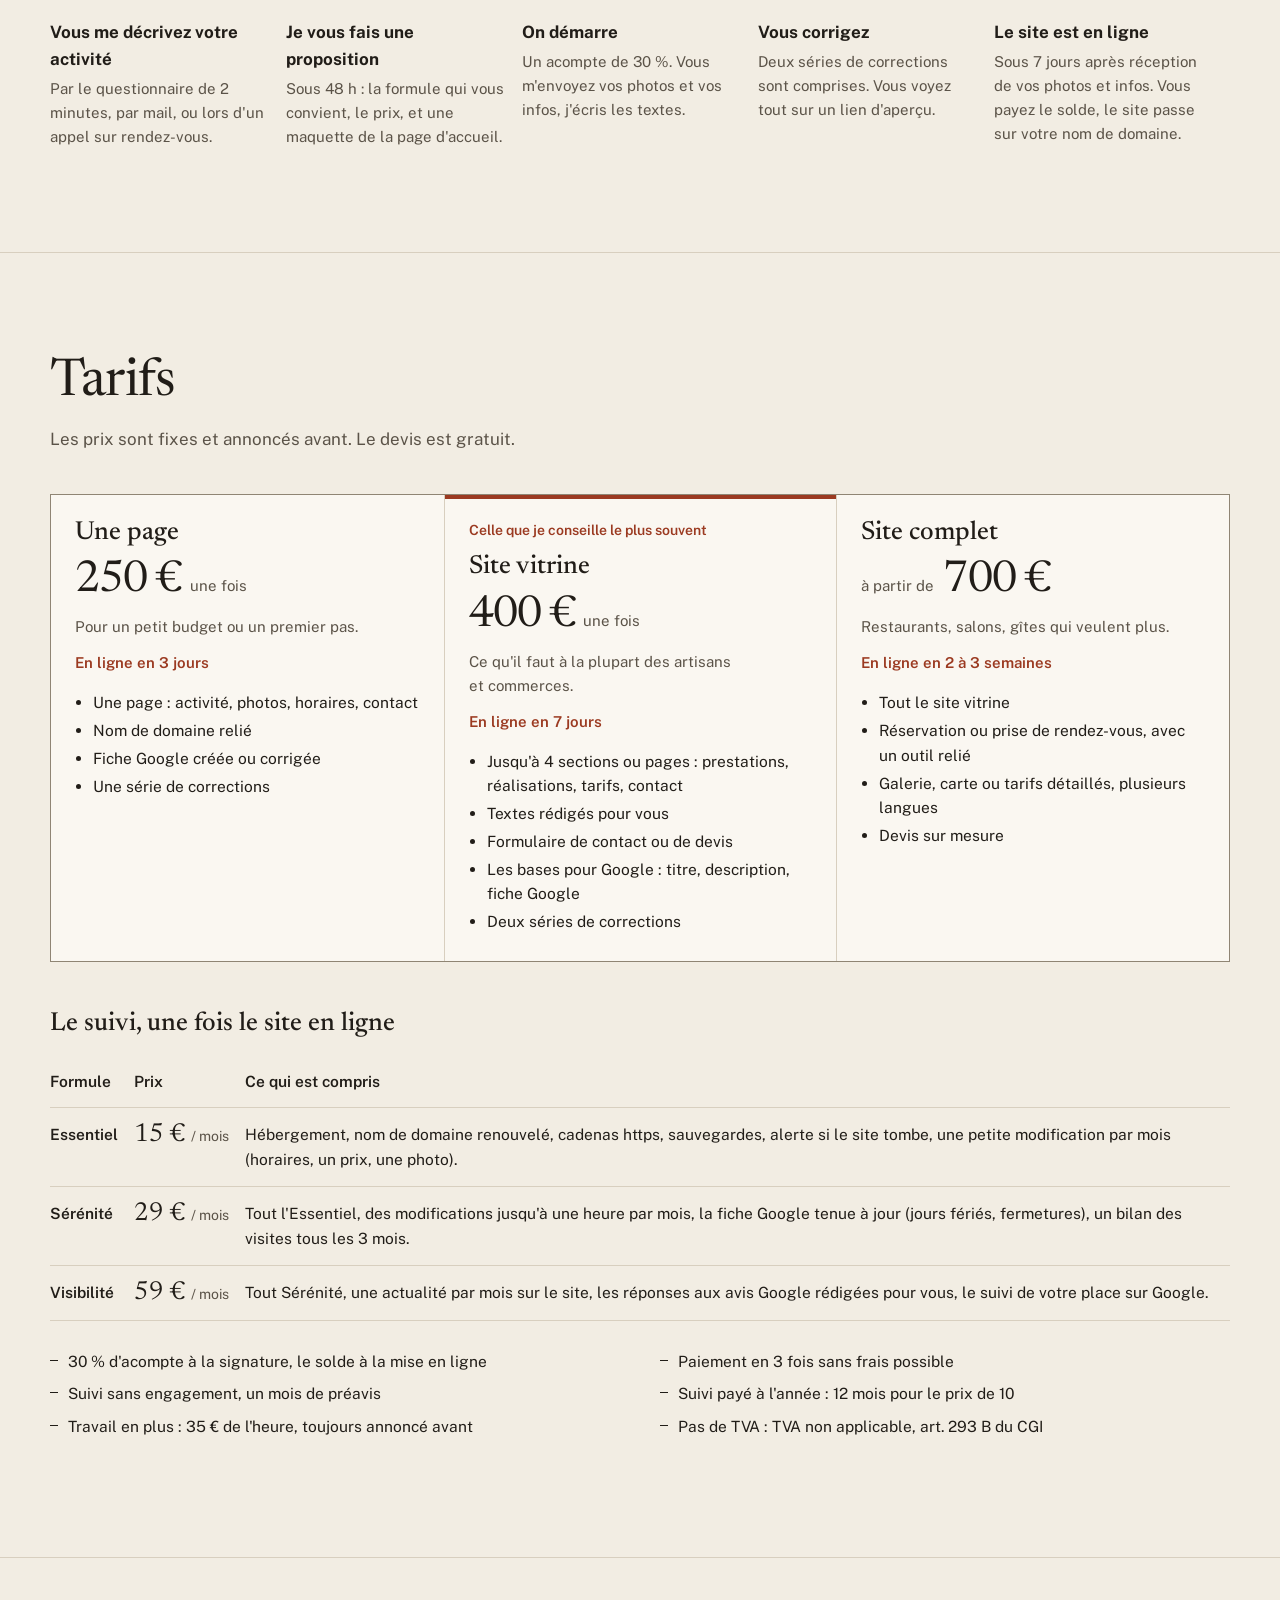
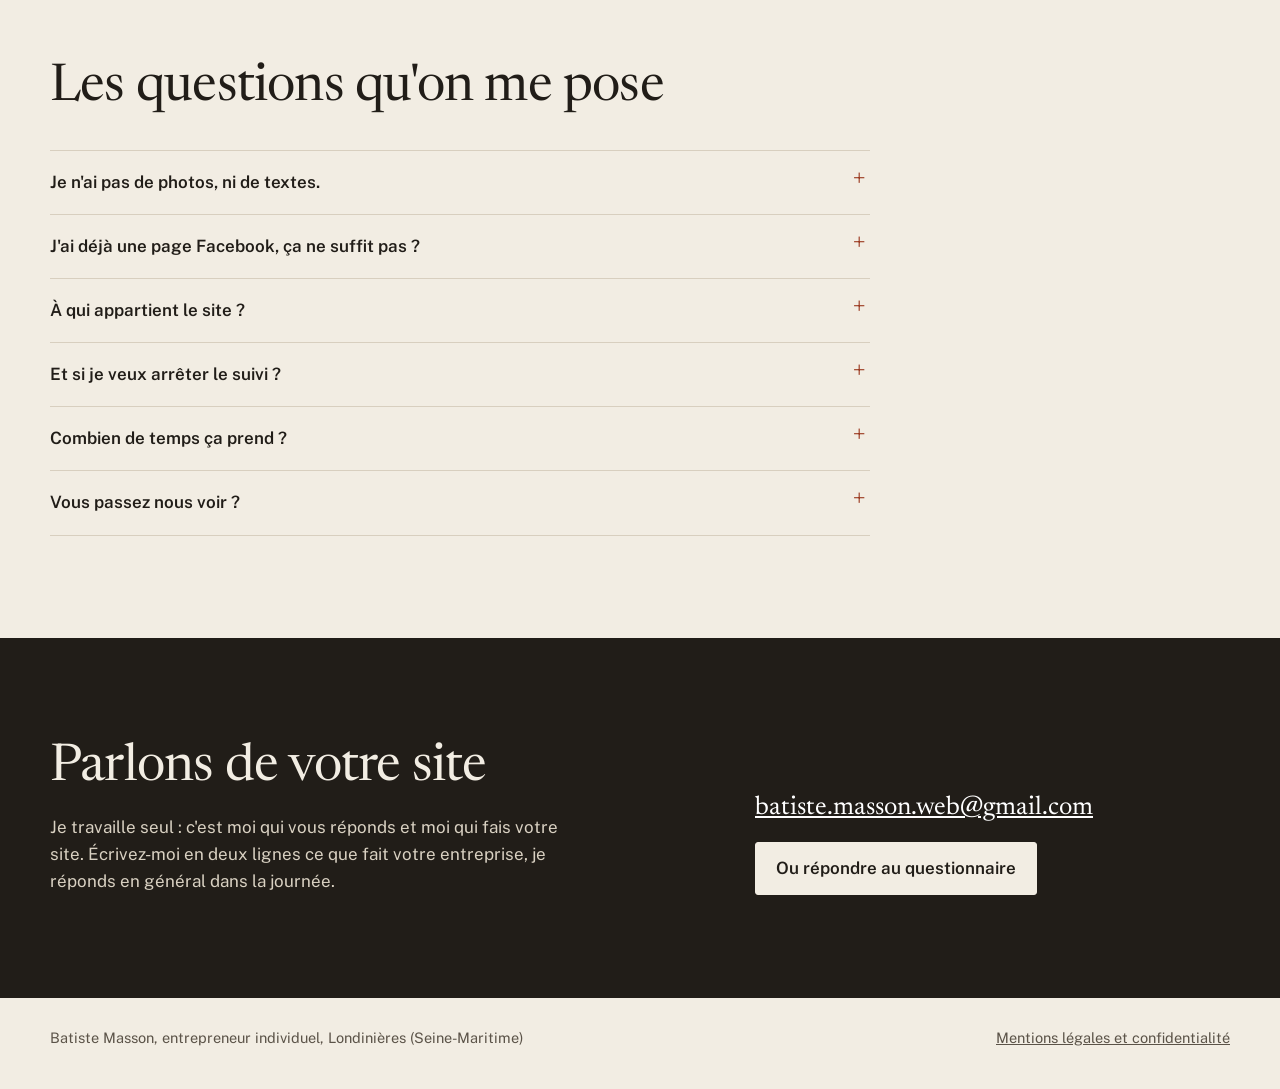
==== commit fd27b7df: "Portfolio : délais annoncés (maquette 48 h, Une page 3 jours, site vitrine 7 jours, site complet 2 à" ====
--- a/index.html
+++ b/index.html
@@ -8,7 +8,7 @@
 <meta name="description" content="Création de sites vitrines pour artisans, restaurants et commerces autour de Londinières (76). Maquette avant le solde, site et nom de domaine à votre nom, suivi sans engagement.">
 <meta property="og:type" content="website">
 <meta property="og:title" content="Batiste Masson, sites internet pour le pays de Bray">
-<meta property="og:description" content="Sites vitrines pour artisans et commerces autour de Londinières. À partir de 250 €.">
+<meta property="og:description" content="Sites vitrines pour artisans et commerces autour de Londinières. En ligne en 7 jours, à partir de 250 €.">
 <meta property="og:image" content="portfolio-img/couvreur-1280.jpg">
 <link rel="icon" href="favicon.svg" type="image/svg+xml">
 <meta name="theme-color" content="#f2ede3">
@@ -83,6 +83,7 @@
 .prix { font: 400 44px/1 var(--titre); letter-spacing: -0.02em; font-variant-numeric: tabular-nums; }
 .prix small { font: 400 15px var(--texte); color: var(--discret); letter-spacing: 0; }
 .formule .pour { font-size: 15px; color: var(--discret); }
+.formule .delai { font-size: 15px; font-weight: 600; color: var(--accent); }
 .formule ul { margin: 0; padding-left: 18px; font-size: 15.5px; }
 .formule li { margin: 3px 0; }
 .suivi { margin-top: 48px; }
@@ -138,6 +139,7 @@
   .actions .bouton { flex: 1 1 100%; }
 }
 </style>
+<script src="commun/mesure.js" defer></script>
 </head>
 <body>
 <a class="saut" href="#contenu">Aller au contenu</a>
@@ -166,7 +168,7 @@
         </div>
         <ul class="essentiel">
           <li><b>À partir de 250 €</b>Le site vitrine le plus courant : 400 €</li>
-          <li><b>Maquette d'abord</b>Vous la voyez avant de payer le solde</li>
+          <li><b>En ligne en 7 jours</b>Maquette sous 48 h, vue avant de payer le solde</li>
           <li><b>Le site est à vous</b>Le nom de domaine aussi, à votre nom</li>
           <li><b>Suivi sans engagement</b>Dès 15 € par mois, un mois de préavis</li>
         </ul>
@@ -235,7 +237,7 @@
         <li><b>Je vous fais une proposition</b><p>Sous 48 h : la formule qui vous convient, le prix, et une maquette de la page d'accueil.</p></li>
         <li><b>On démarre</b><p>Un acompte de 30 %. Vous m'envoyez vos photos et vos infos, j'écris les textes.</p></li>
         <li><b>Vous corrigez</b><p>Deux séries de corrections sont comprises. Vous voyez tout sur un lien d'aperçu.</p></li>
-        <li><b>Le site est en ligne</b><p>Vous payez le solde, le site passe sur votre nom de domaine.</p></li>
+        <li><b>Le site est en ligne</b><p>Sous 7 jours après réception de vos photos et infos. Vous payez le solde, le site passe sur votre nom de domaine.</p></li>
       </ol>
     </div>
   </section>
@@ -249,6 +251,7 @@
           <h3>Une page</h3>
           <p class="prix">250 € <small>une fois</small></p>
           <p class="pour">Pour un petit budget ou un premier pas.</p>
+          <p class="delai">En ligne en 3 jours</p>
           <ul>
             <li>Une page : activité, photos, horaires, contact</li>
             <li>Nom de domaine relié</li>
@@ -261,6 +264,7 @@
           <h3>Site vitrine</h3>
           <p class="prix">400 € <small>une fois</small></p>
           <p class="pour">Ce qu'il faut à la plupart des artisans et commerces.</p>
+          <p class="delai">En ligne en 7 jours</p>
           <ul>
             <li>Jusqu'à 4 sections ou pages : prestations, réalisations, tarifs, contact</li>
             <li>Textes rédigés pour vous</li>
@@ -273,6 +277,7 @@
           <h3>Site complet</h3>
           <p class="prix"><small>à partir de</small> 700 €</p>
           <p class="pour">Restaurants, salons, gîtes qui veulent plus.</p>
+          <p class="delai">En ligne en 2 à 3 semaines</p>
           <ul>
             <li>Tout le site vitrine</li>
             <li>Réservation ou prise de rendez-vous, avec un outil relié</li>
@@ -313,6 +318,7 @@
         <details><summary>J'ai déjà une page Facebook, ça ne suffit pas ?</summary><p>Facebook est très bien pour vos habitués, et on met le lien sur le site. Le site sert aux gens qui ne vous connaissent pas encore et qui cherchent votre métier et votre commune sur Google.</p></details>
         <details><summary>À qui appartient le site ?</summary><p>À vous. Le nom de domaine est enregistré à votre nom. Si un jour vous voulez changer de prestataire, je vous remets les fichiers et le code de transfert du domaine, sans frais.</p></details>
         <details><summary>Et si je veux arrêter le suivi ?</summary><p>Vous prévenez un mois avant, c'est tout. Il n'y a pas de durée minimum.</p></details>
+        <details><summary>Combien de temps ça prend ?</summary><p>La maquette de votre page d'accueil arrive sous 48 h. Ensuite, comptez 3 jours pour la formule Une page, 7 jours pour un site vitrine, 2 à 3 semaines pour un site complet. Ces délais partent du jour où j'ai vos photos et vos infos : si elles manquent, je vous dis tout de suite lesquelles.</p></details>
         <details><summary>Vous passez nous voir ?</summary><p>Je travaille à distance, c'est ce qui me permet de garder ces prix. On peut s'appeler, sur rendez-vous, et pour une entreprise proche de Londinières un passage reste possible.</p></details>
       </div>
     </div>
--- a/commun/base.css
+++ b/commun/base.css
@@ -10,6 +10,7 @@
 a { color: inherit; }
 button, input, select, textarea { font: inherit; color: inherit; }
 figure { margin: 0; }
+[hidden] { display: none !important; }
 address { font-style: normal; }
 :focus-visible { outline: 3px solid var(--focus, var(--accent)); outline-offset: 3px; }
 .saut { position: absolute; left: 16px; top: -60px; z-index: 50; background: var(--encre); color: var(--fond); padding: 10px 14px; border-radius: 4px; }
